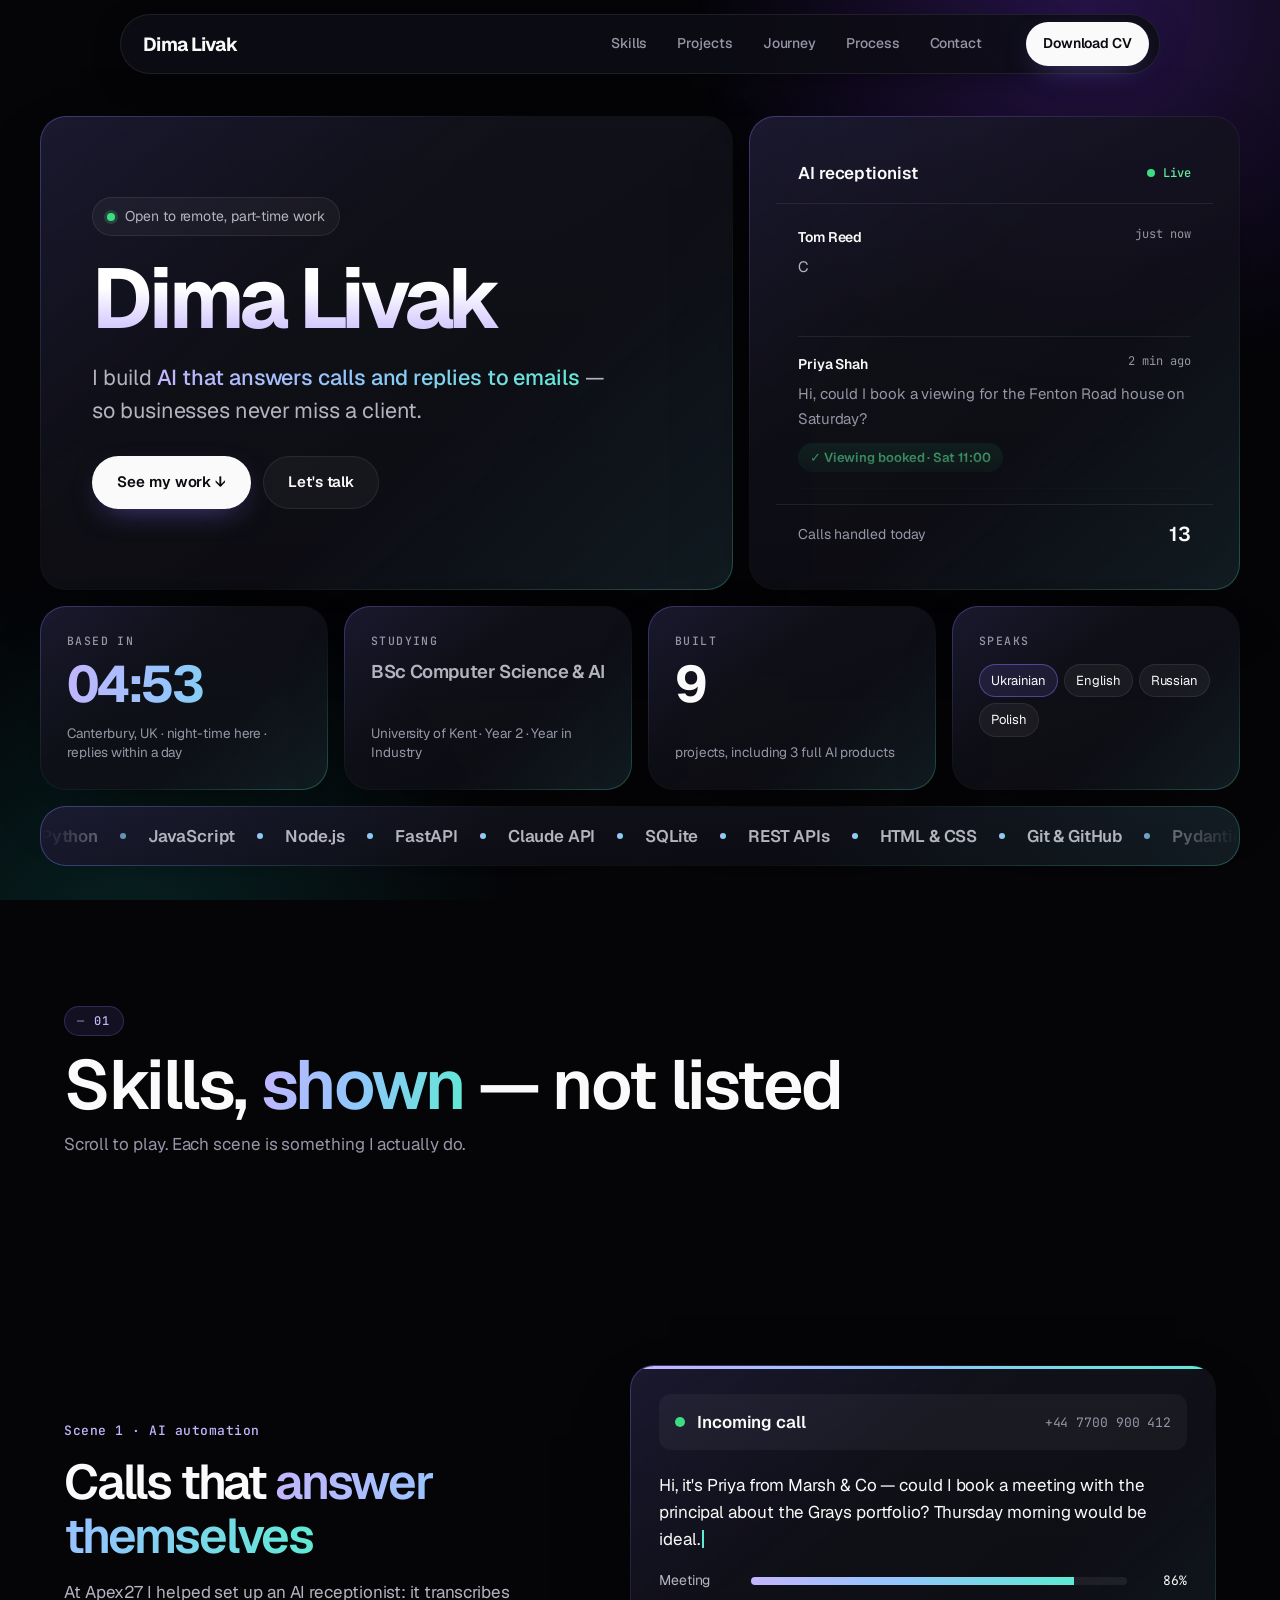
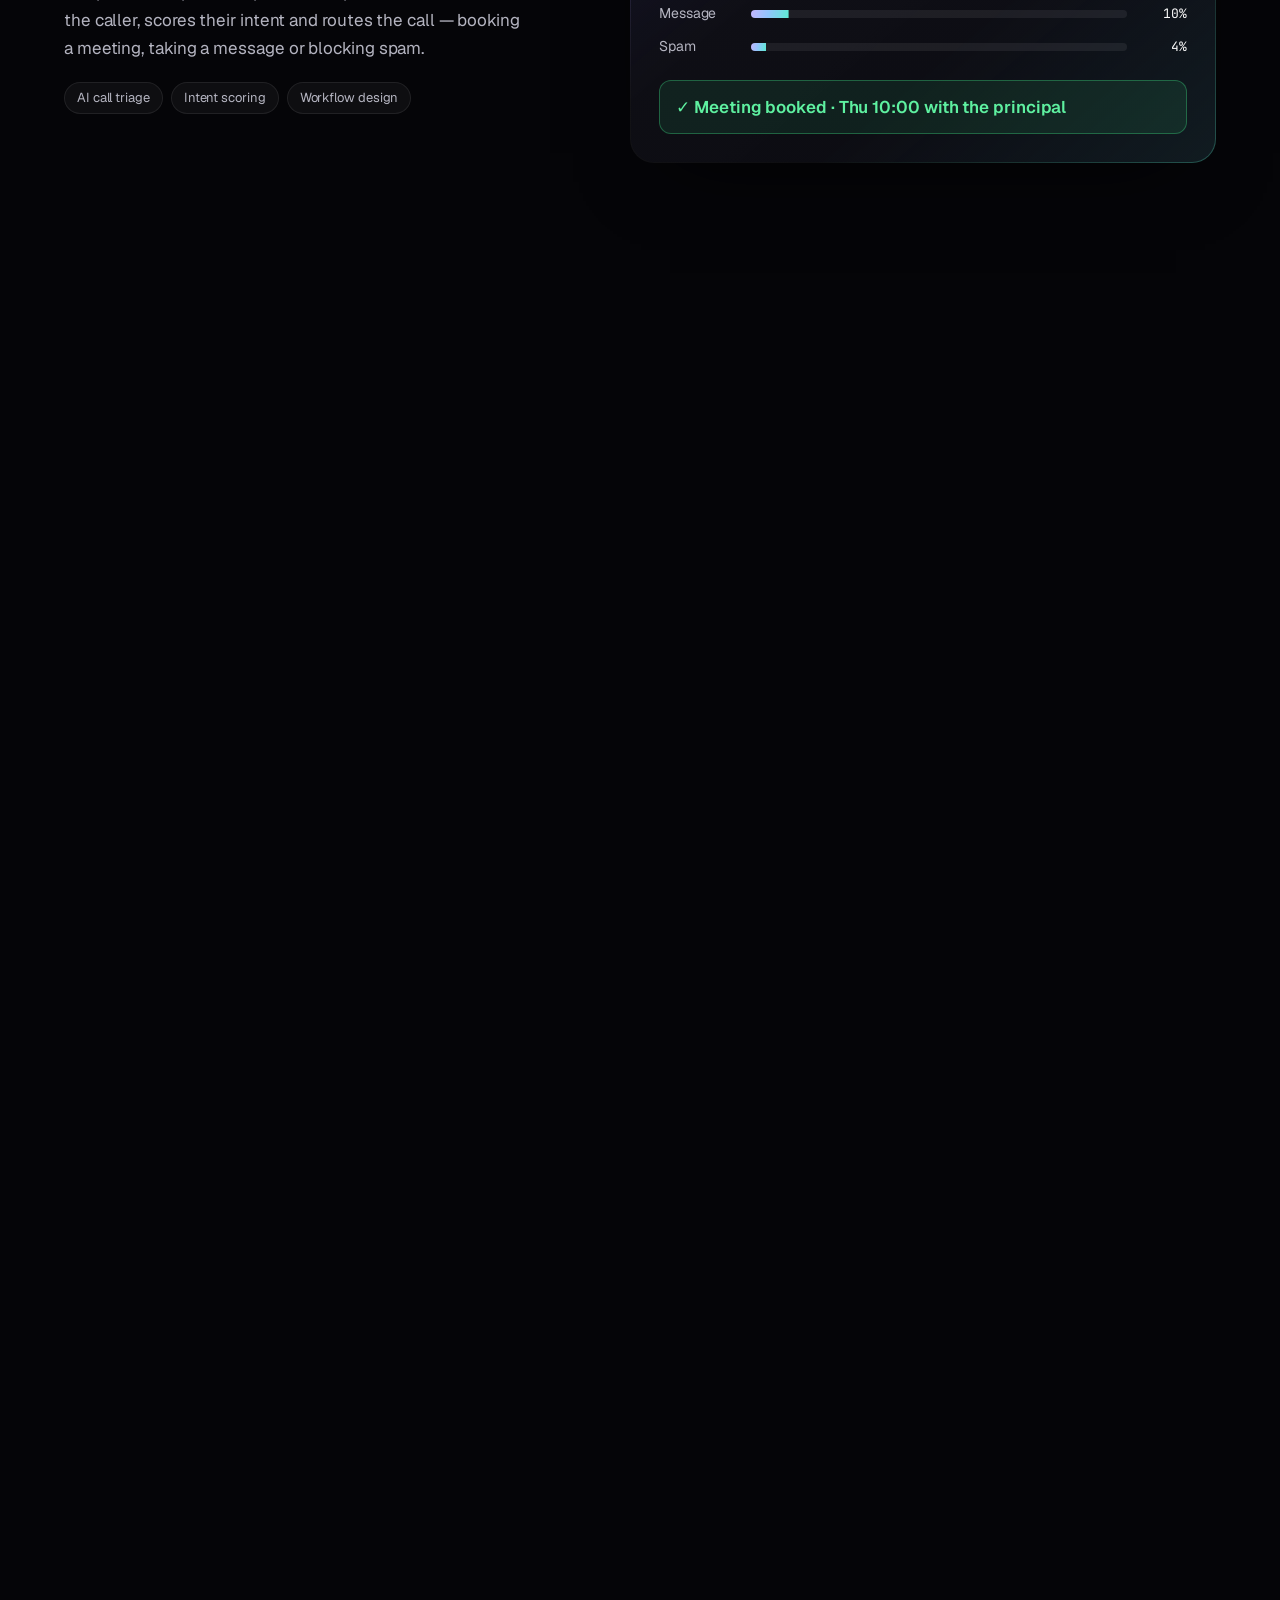
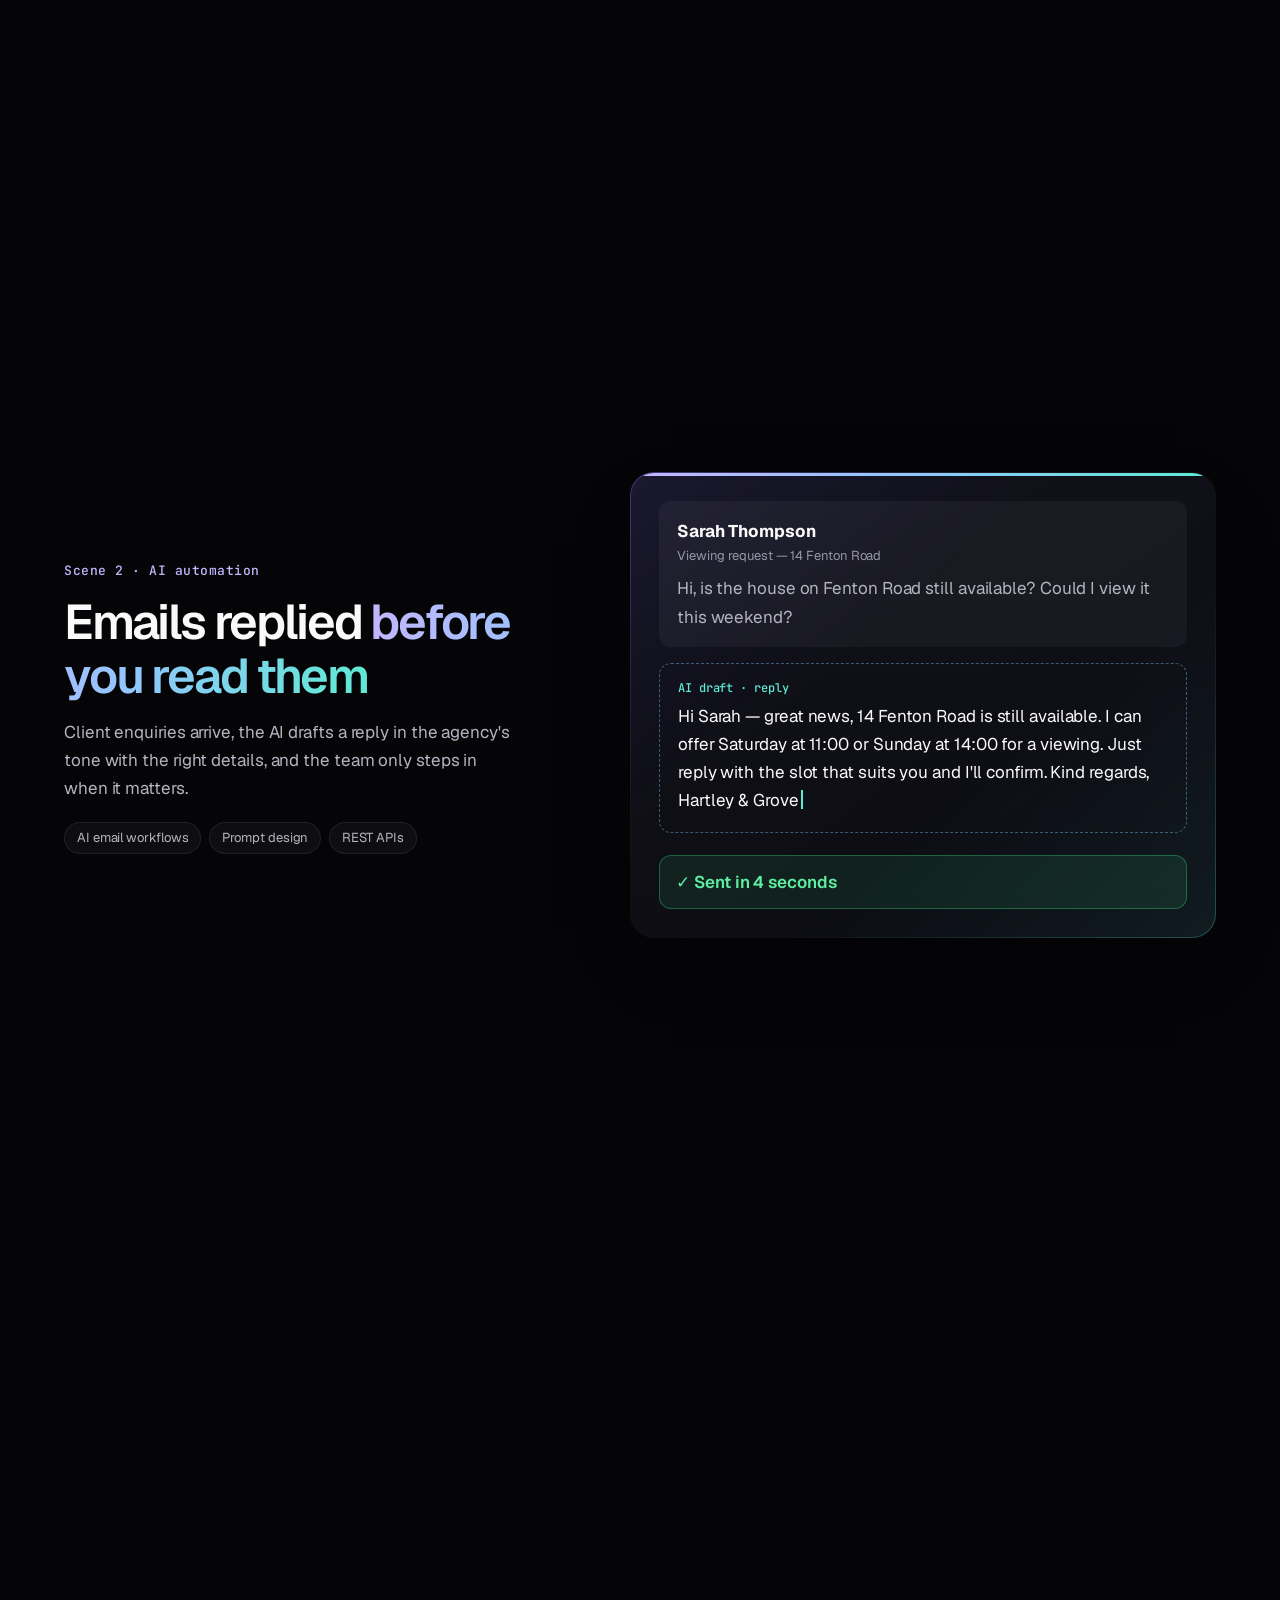
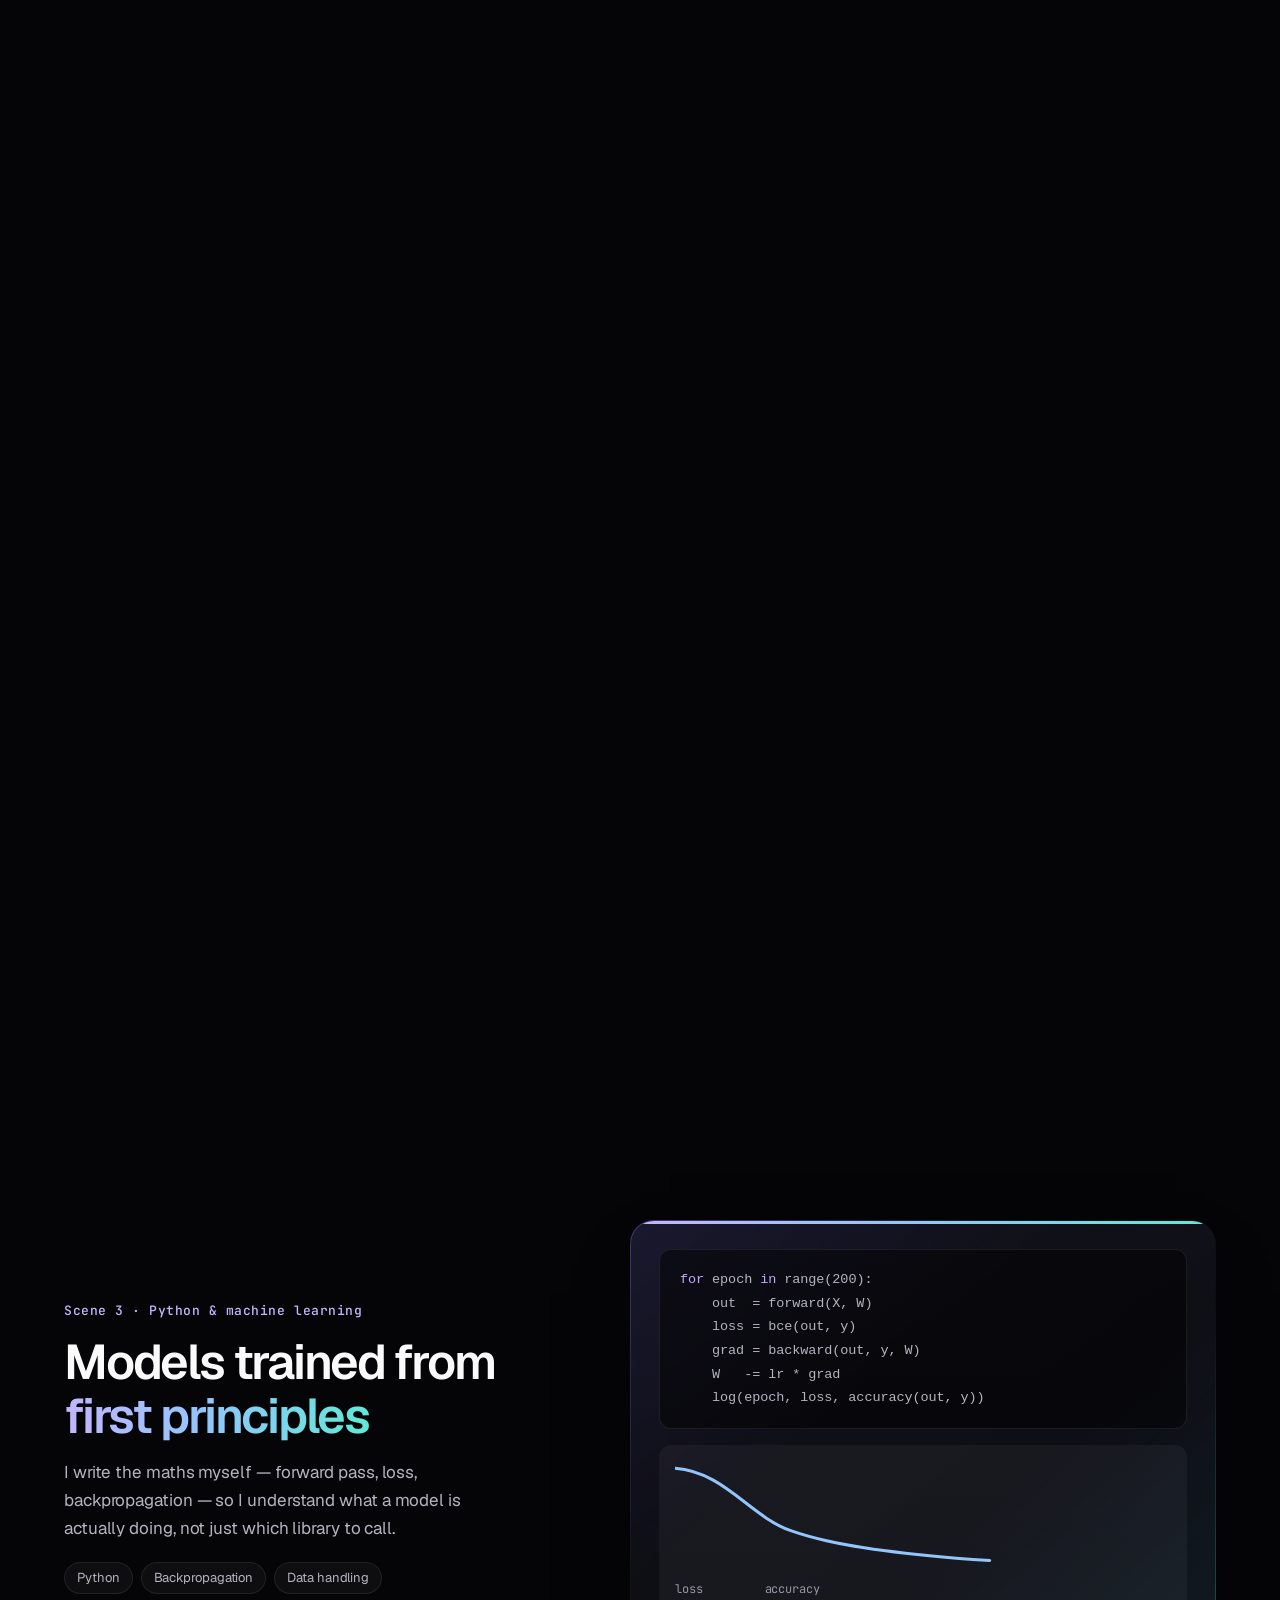
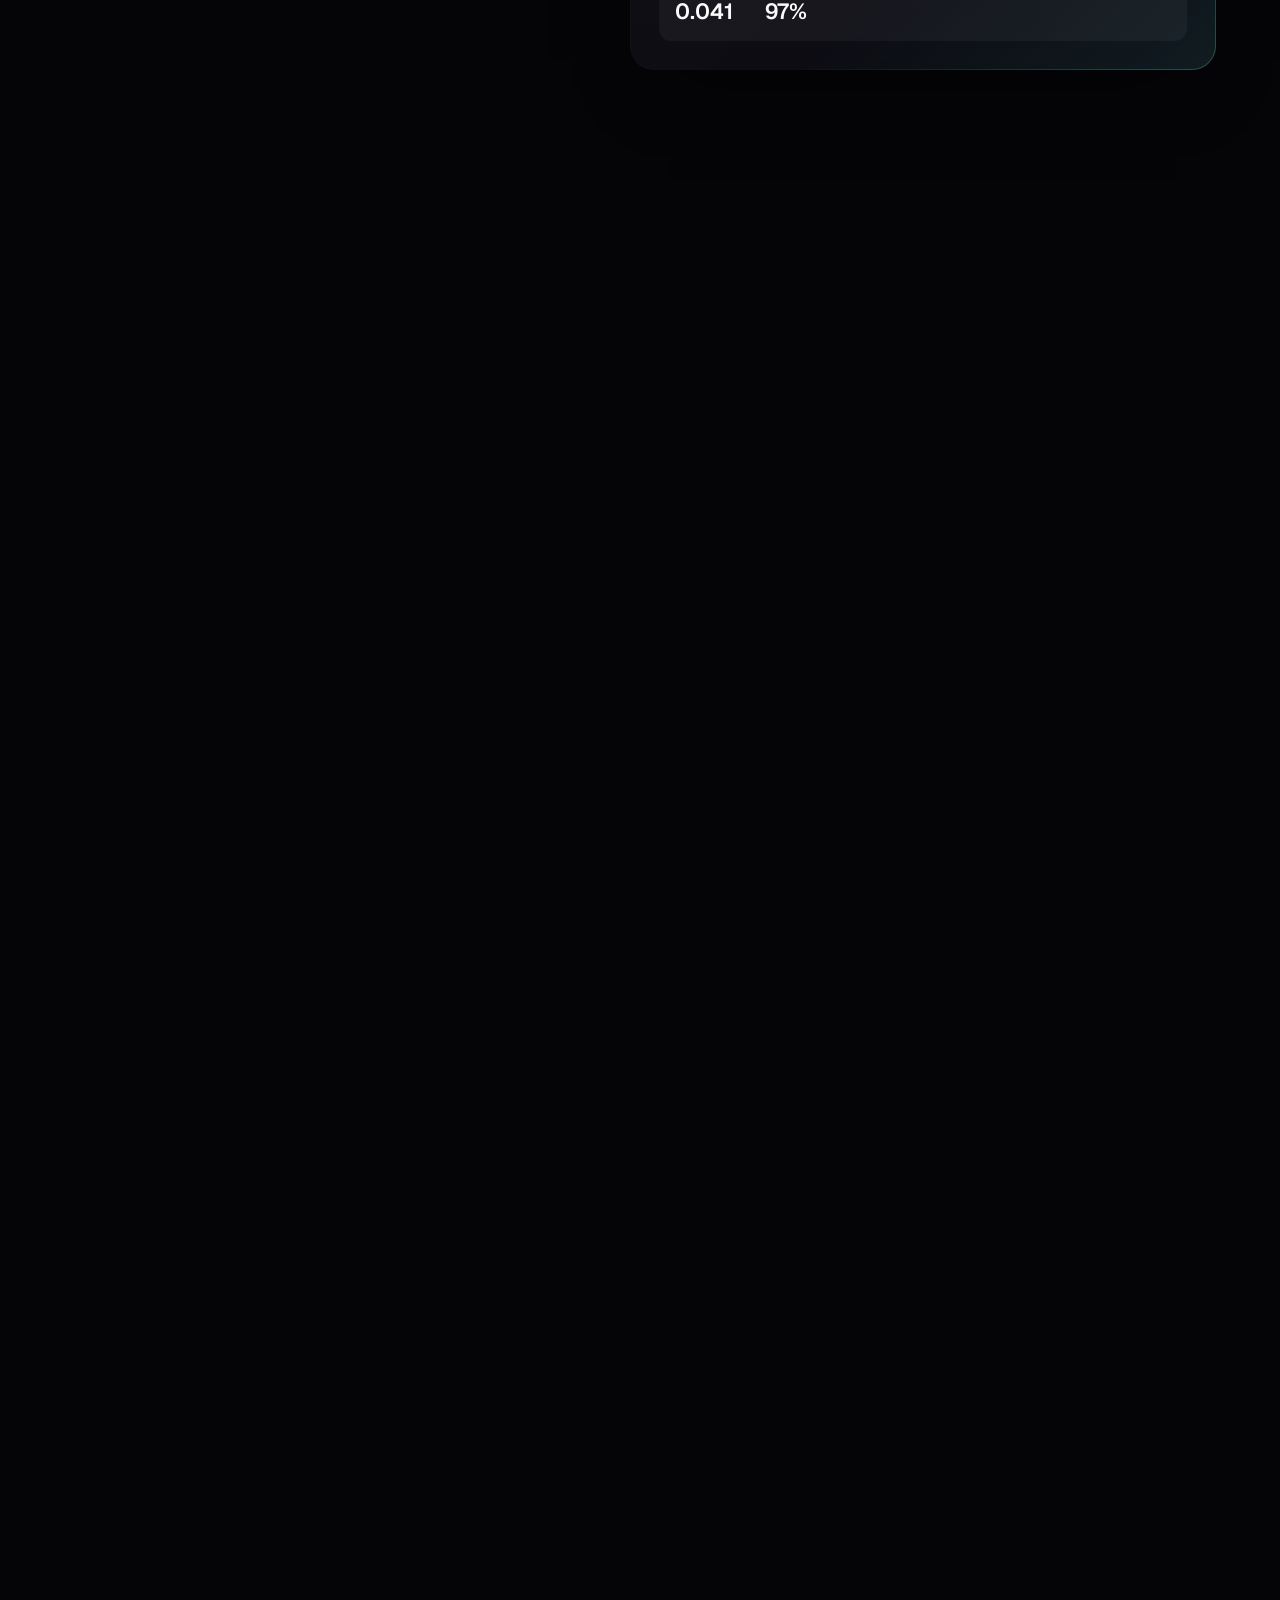
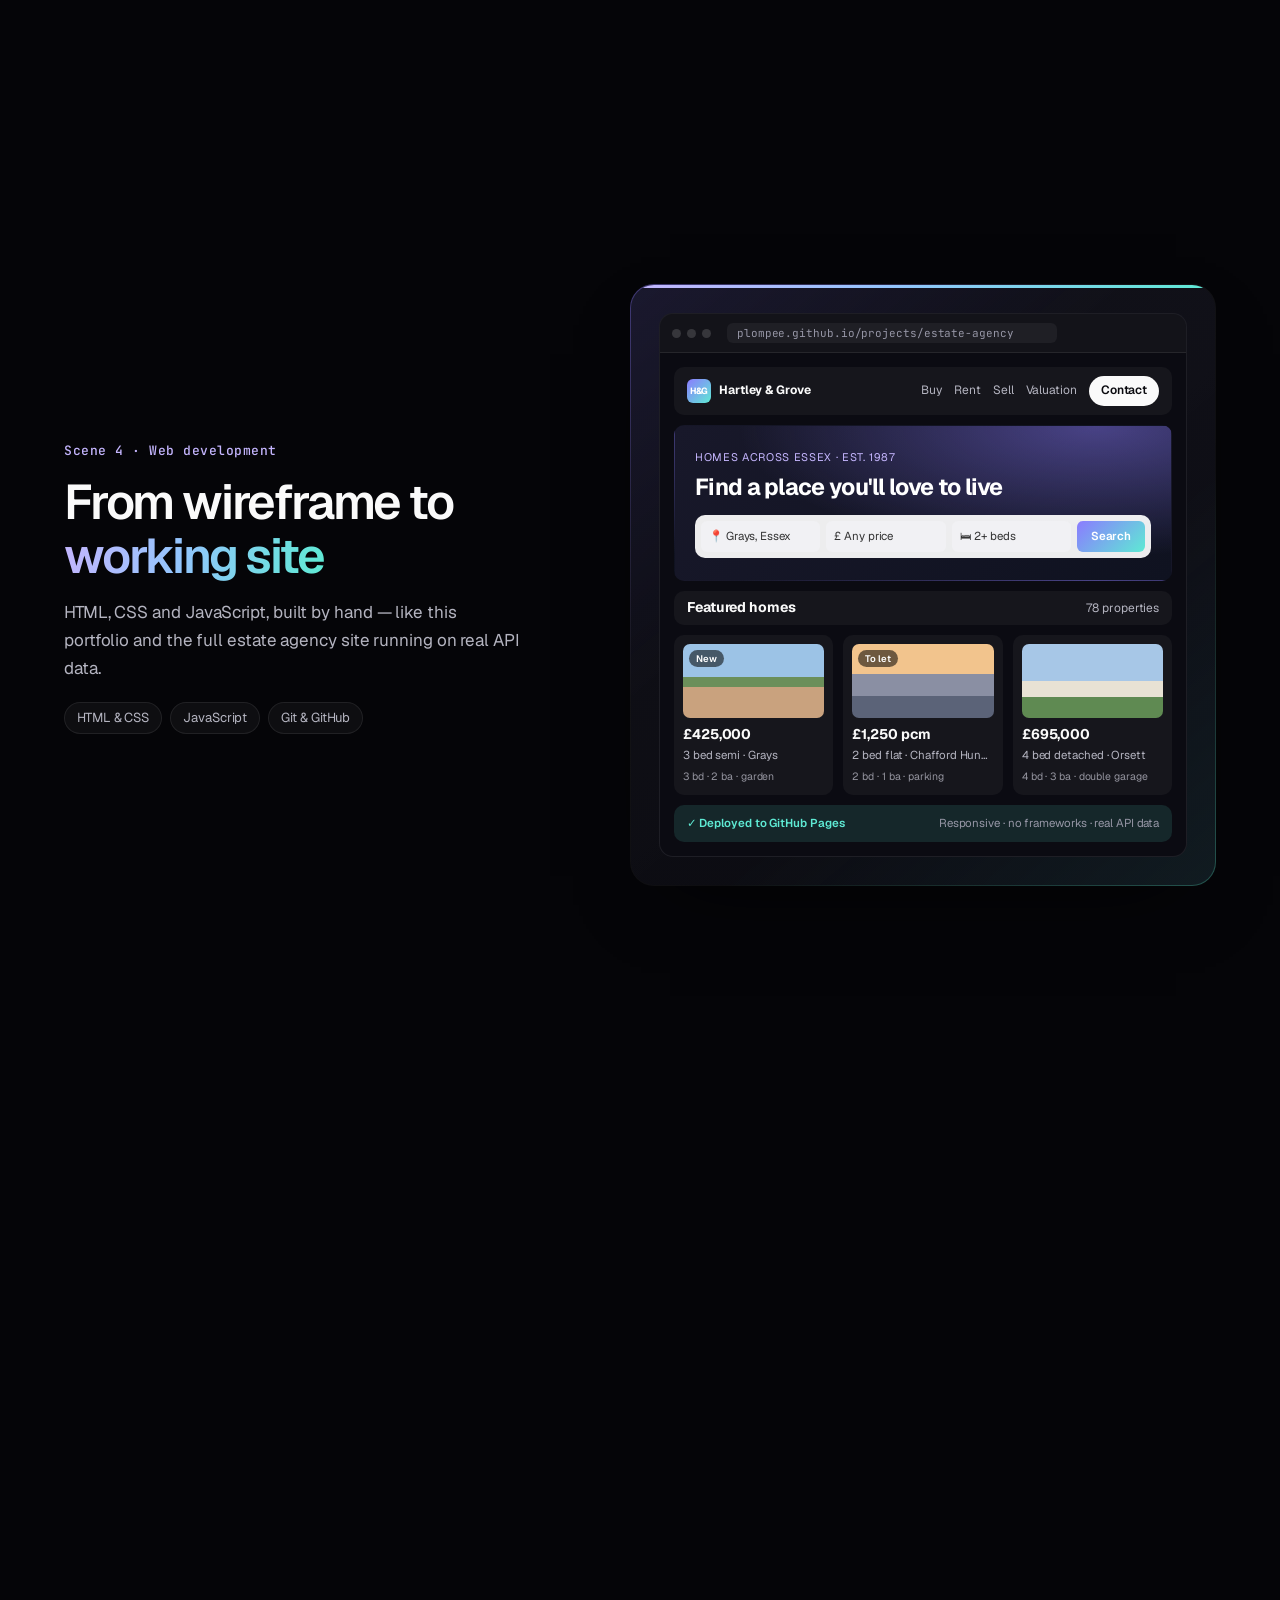
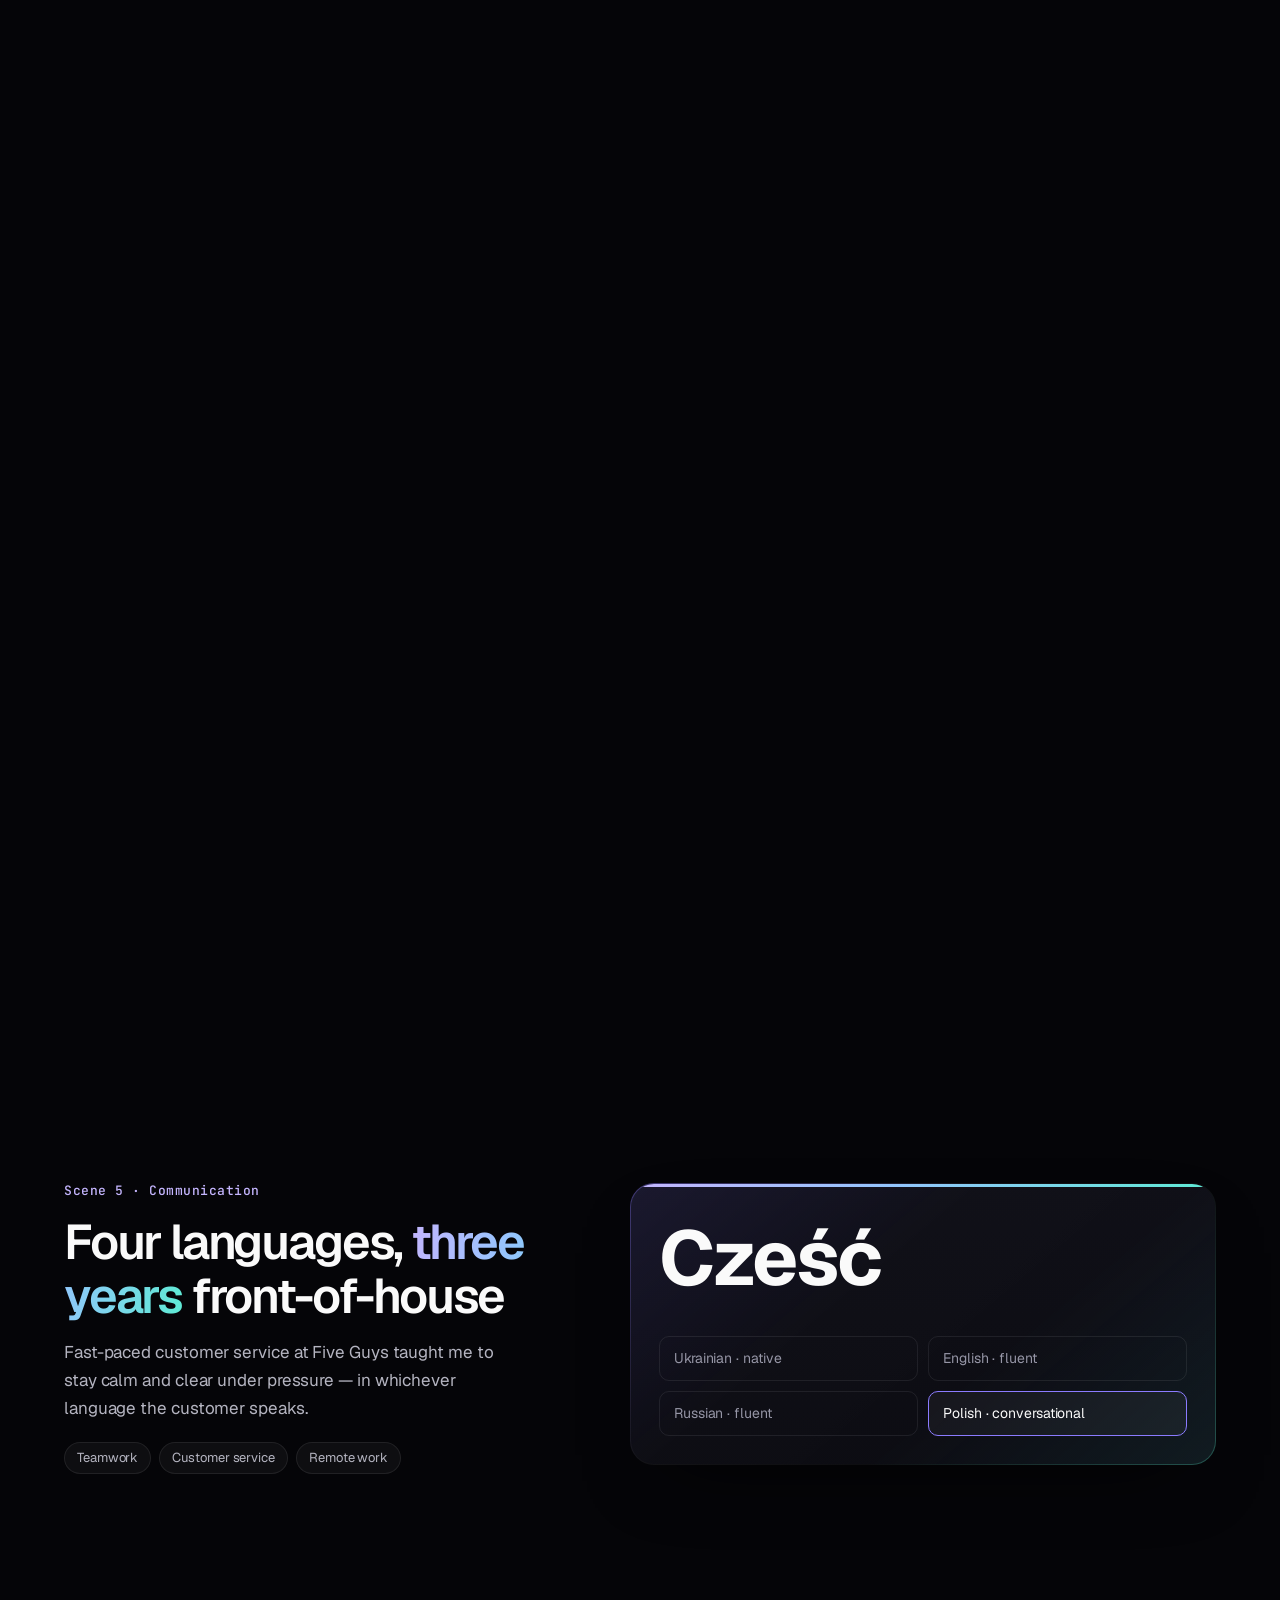
==== index.html @ 646d2dd5 "Performance and accessibility: Lighthouse fixes - Self-host Geist and JetBrains Mono (woff2, unicode" ====
<!DOCTYPE html>
<html lang="en">
<head>
<meta charset="UTF-8">
<meta name="viewport" content="width=device-width, initial-scale=1.0">
<title>Dima Livak — CS & AI Student | Portfolio</title>
<meta name="description" content="Dima Livak — Computer Science & AI student at the University of Kent. Hands-on AI automation experience, open to remote part-time work.">
<meta name="theme-color" content="#060a14">
<link rel="icon" type="image/svg+xml" href="favicon.svg">
<script>
  // Reveal animations only run once script.js loads; otherwise the page stays fully visible.
  document.documentElement.classList.add("js");
  setTimeout(function () { if (!window.__ready) document.documentElement.classList.remove("js"); }, 3000);
</script>
<link rel="preload" href="assets/fonts/geist-latin.woff2" as="font" type="font/woff2" crossorigin>
<link rel="stylesheet" href="style.css">
</head>
<body>

<div class="aurora" aria-hidden="true"></div>
<div class="grain" aria-hidden="true"></div>
<header class="nav" id="nav">
  <div class="nav-inner">
    <a href="#top" class="logo">Dima Livak</a>
    <nav class="nav-links" id="nav-links" aria-label="Primary">
      <a href="#skills">Skills</a>
      <a href="#projects">Projects</a>
      <a href="#journey">Journey</a>
      <a href="#process">Process</a>
      <a href="#contact">Contact</a>
    </nav>
    <a href="Dima_Livak_CV.pdf" class="btn btn-sm nav-cv" target="_blank" rel="noopener">Download CV</a>
    <button class="menu-btn" id="menu-btn" type="button" aria-label="Open menu" aria-expanded="false" aria-controls="nav-links"><span></span><span></span></button>
  </div>
</header>

<main>
  <!-- HERO: bento grid -->
  <section class="hero" id="top">
    <div class="bento">
      <div class="tile t-intro">
        <p class="status"><i class="dot"></i>Open to remote, part-time work</p>
        <h1>Dima Livak</h1>
        <p class="role">I build <span>AI that answers calls and replies to emails</span> — so businesses never miss a client.</p>
        <div class="cta">
          <a class="btn" href="#projects">See my work ↓</a>
          <a class="btn ghost" href="#contact">Let's talk</a>
        </div>
      </div>

      <div class="tile t-feed feed" aria-label="Example: an AI receptionist handling calls">
        <div class="feed-head"><b>AI receptionist</b><span class="live"><i></i>Live</span></div>
        <ol class="calls" id="calls"></ol>
        <div class="feed-foot"><span>Calls handled today</span><b id="handled">12</b></div>
      </div>

      <div class="tile t-mini t-clock">
        <span class="t-label">Based in</span>
        <span class="t-big" id="clock">--:--</span>
        <small>Canterbury, UK · <span id="clock-note">usually replies within a day</span></small>
      </div>
      <div class="tile t-mini">
        <span class="t-label">Studying</span>
        <b class="t-mid">BSc Computer Science &amp; AI</b>
        <small>University of Kent · Year 2 · Year in Industry</small>
      </div>
      <div class="tile t-mini">
        <span class="t-label">Built</span>
        <span class="t-big">9</span>
        <small>projects, including 3 full AI products</small>
      </div>
      <div class="tile t-mini">
        <span class="t-label">Speaks</span>
        <ul class="langs"><li>Ukrainian</li><li>English</li><li>Russian</li><li>Polish</li></ul>
      </div>

      <div class="tile t-stack" aria-label="Tools I use">
        <div class="marquee">
          <div class="marquee-track">
            <span>Python</span><span>JavaScript</span><span>Node.js</span><span>FastAPI</span><span>Claude API</span><span>SQLite</span><span>REST APIs</span><span>HTML &amp; CSS</span><span>Git &amp; GitHub</span><span>Pydantic</span><span>Canvas &amp; WebGL</span>
            <span aria-hidden="true">Python</span><span aria-hidden="true">JavaScript</span><span aria-hidden="true">Node.js</span><span aria-hidden="true">FastAPI</span><span aria-hidden="true">Claude API</span><span aria-hidden="true">SQLite</span><span aria-hidden="true">REST APIs</span><span aria-hidden="true">HTML &amp; CSS</span><span aria-hidden="true">Git &amp; GitHub</span><span aria-hidden="true">Pydantic</span><span aria-hidden="true">Canvas &amp; WebGL</span>
          </div>
        </div>
      </div>
    </div>
  </section>

  <!-- SKILLS: a scroll-driven film. Each scene pins while you scroll through it and plays forward/backward with the scrollbar. -->
  <section class="film" id="skills" aria-label="Skills">
    <div class="film-intro">
      <div class="sec-head"><span>01</span><h2>Skills, <em>shown</em> — not listed</h2></div>
      <p>Scroll to play. Each scene is something I actually do.</p>
    </div>

    <div class="scene" data-scene="call">
      <div class="pin">
        <div class="scene-text">
          <span class="chapter">Scene 1 · AI automation</span>
          <h3>Calls that <em>answer themselves</em></h3>
          <p>At Apex27 I helped set up an AI receptionist: it transcribes the caller, scores their intent and routes the call — booking a meeting, taking a message or blocking spam.</p>
          <ul class="tags"><li>AI call triage</li><li>Intent scoring</li><li>Workflow design</li></ul>
        </div>
        <div class="stage call">
          <div class="ring"><i class="ring-dot"></i><b>Incoming call</b><span>+44 7700 900 412</span></div>
          <p class="transcript"><span class="typed" data-text="Hi, it's Priya from Marsh &amp; Co — could I book a meeting with the principal about the Grays portfolio? Thursday morning would be ideal."></span><i class="caret"></i></p>
          <div class="scores">
            <div><span>Meeting</span><i style="--to:.86"></i><em data-to="86">0%</em></div>
            <div><span>Message</span><i style="--to:.10"></i><em data-to="10">0%</em></div>
            <div><span>Spam</span><i style="--to:.04"></i><em data-to="4">0%</em></div>
          </div>
          <div class="result">✓ Meeting booked · Thu 10:00 with the principal</div>
        </div>
      </div>
    </div>

    <div class="scene" data-scene="email">
      <div class="pin">
        <div class="scene-text">
          <span class="chapter">Scene 2 · AI automation</span>
          <h3>Emails replied <em>before you read them</em></h3>
          <p>Client enquiries arrive, the AI drafts a reply in the agency's tone with the right details, and the team only steps in when it matters.</p>
          <ul class="tags"><li>AI email workflows</li><li>Prompt design</li><li>REST APIs</li></ul>
        </div>
        <div class="stage mail">
          <div class="mail-in"><b>Sarah Thompson</b><span>Viewing request — 14 Fenton Road</span><p>Hi, is the house on Fenton Road still available? Could I view it this weekend?</p></div>
          <div class="mail-out"><span class="mail-label">AI draft · reply</span><p><span class="typed" data-text="Hi Sarah — great news, 14 Fenton Road is still available. I can offer Saturday at 11:00 or Sunday at 14:00 for a viewing. Just reply with the slot that suits you and I'll confirm. Kind regards, Hartley &amp; Grove"></span><i class="caret"></i></p></div>
          <div class="result">✓ Sent in 4 seconds</div>
        </div>
      </div>
    </div>

    <div class="scene" data-scene="ml">
      <div class="pin">
        <div class="scene-text">
          <span class="chapter">Scene 3 · Python &amp; machine learning</span>
          <h3>Models trained from <em>first principles</em></h3>
          <p>I write the maths myself — forward pass, loss, backpropagation — so I understand what a model is actually doing, not just which library to call.</p>
          <ul class="tags"><li>Python</li><li>Backpropagation</li><li>Data handling</li></ul>
        </div>
        <div class="stage ml">
          <pre class="code"><code><span class="ln"><b>for</b> epoch <b>in</b> range(200):</span><span class="ln">    out  = forward(X, W)</span><span class="ln">    loss = bce(out, y)</span><span class="ln">    grad = backward(out, y, W)</span><span class="ln">    W   -= lr * grad</span><span class="ln">    log(epoch, loss, accuracy(out, y))</span></code></pre>
          <div class="chart">
            <svg viewBox="0 0 300 120" preserveAspectRatio="none" aria-hidden="true"><path class="loss" pathLength="1" d="M0 8 C 30 12, 45 60, 70 76 S 130 100, 170 106 S 250 112, 300 113"/></svg>
            <div class="metrics"><span>loss <b data-from="0.693" data-to="0.041">0.693</b></span><span>accuracy <b data-from="52" data-to="97" data-pct>52%</b></span></div>
          </div>
        </div>
      </div>
    </div>

    <div class="scene" data-scene="web">
      <div class="pin">
        <div class="scene-text">
          <span class="chapter">Scene 4 · Web development</span>
          <h3>From wireframe to <em>working site</em></h3>
          <p>HTML, CSS and JavaScript, built by hand — like this portfolio and the full estate agency site running on real API data.</p>
          <ul class="tags"><li>HTML &amp; CSS</li><li>JavaScript</li><li>Git &amp; GitHub</li></ul>
        </div>
        <div class="stage web">
          <div class="win">
            <div class="win-bar"><i></i><i></i><i></i><span class="url">plompee.github.io/projects/estate-agency</span></div>
            <div class="site">
              <div class="b b-nav"><span class="b-logo"><em>H&amp;G</em>Hartley &amp; Grove</span><span class="b-links"><i>Buy</i><i>Rent</i><i>Sell</i><i>Valuation</i></span><span class="b-btn">Contact</span></div>
              <div class="b b-hero">
                <small>Homes across Essex · est. 1987</small>
                <b>Find a place you'll love to live</b>
                <div class="b-search"><span>📍 Grays, Essex</span><span>£ Any price</span><span>🛏 2+ beds</span><em>Search</em></div>
              </div>
              <div class="b b-title"><b>Featured homes</b><span>78 properties</span></div>
              <div class="b-grid">
                <div class="b b-card"><div class="b-photo p1"><em>New</em></div><b>£425,000</b><span>3 bed semi · Grays</span><small>3 bd · 2 ba · garden</small></div>
                <div class="b b-card"><div class="b-photo p2"><em>To let</em></div><b>£1,250 pcm</b><span>2 bed flat · Chafford Hundred</span><small>2 bd · 1 ba · parking</small></div>
                <div class="b b-card"><div class="b-photo p3"></div><b>£695,000</b><span>4 bed detached · Orsett</span><small>4 bd · 3 ba · double garage</small></div>
              </div>
              <div class="b b-foot"><span>✓ Deployed to GitHub Pages</span><span>Responsive · no frameworks · real API data</span></div>
            </div>
          </div>
        </div>
      </div>
    </div>

    <div class="scene" data-scene="lang">
      <div class="pin">
        <div class="scene-text">
          <span class="chapter">Scene 5 · Communication</span>
          <h3>Four languages, <em>three years</em> front-of-house</h3>
          <p>Fast-paced customer service at Five Guys taught me to stay calm and clear under pressure — in whichever language the customer speaks.</p>
          <ul class="tags"><li>Teamwork</li><li>Customer service</li><li>Remote work</li></ul>
        </div>
        <div class="stage lang">
          <div class="words"><span>Привіт</span><span>Hello</span><span>Привет</span><span>Cześć</span></div>
          <div class="lang-list"><span>Ukrainian · native</span><span>English · fluent</span><span>Russian · fluent</span><span>Polish · conversational</span></div>
        </div>
      </div>
    </div>
  </section>

  <!-- PROJECTS: three featured products, then a filterable grid -->
  <section class="sec" id="projects">
    <div class="sec-head" data-r><span>02</span><h2>Selected <em>work</em></h2></div>

    <div class="features">
      <article class="feature" data-r>
        <a class="feature-media pvid" href="https://github.com/plompee/ai-receptionist" target="_blank" rel="noopener" aria-label="AI Receptionist Studio on GitHub"><video muted loop playsinline preload="none" data-poster="assets/video/receptionist.webp" data-src="assets/video/receptionist.mp4"></video><span class="demo-label">Demo recording · AI answers scripted for this video</span><span class="play">View on GitHub ↗</span></a>
        <div class="feature-body">
          <span class="feature-n">01</span>
          <p class="meta">Full-stack AI · Node.js · Claude API</p>
          <h3>AI Receptionist Studio</h3>
          <p>A universal AI phone receptionist. Set up any business — services, prices, hours, FAQs, languages, tone — and it answers calls by voice or text: books, moves and cancels appointments, takes messages, transfers callers and blocks spam. Booking rules are enforced in code, so callers can't talk it out of them.</p>
          <ul class="tags"><li>Node.js</li><li>Tool use</li><li>Speech recognition</li><li>13 languages</li></ul>
          <div class="links"><a class="btn btn-sm" href="https://github.com/plompee/ai-receptionist" target="_blank" rel="noopener">View on GitHub</a><a class="btn btn-sm ghost" href="https://github.com/plompee/ai-receptionist#run-it" target="_blank" rel="noopener">Run it yourself</a></div>
        </div>
      </article>
      <article class="feature" data-r>
        <a class="feature-media pvid" href="https://github.com/plompee/ai-inbox" target="_blank" rel="noopener" aria-label="AI Inbox Assistant on GitHub"><video muted loop playsinline preload="none" data-poster="assets/video/inbox.webp" data-src="assets/video/inbox.mp4"></video><span class="demo-label">Demo recording · AI answers scripted for this video</span><span class="play">View on GitHub ↗</span></a>
        <div class="feature-body">
          <span class="feature-n">02</span>
          <p class="meta">Python · FastAPI · Structured outputs</p>
          <h3>AI Inbox Assistant</h3>
          <p>The email half of an AI front desk. It sorts every email — bookings, complaints, invoices, spam — pulls out names, dates and amounts, flags what needs a person (including phishing that tries to give it orders) and drafts a reply in the sender's language for a human to approve.</p>
          <ul class="tags"><li>Python</li><li>FastAPI</li><li>SQLite</li><li>Pydantic</li></ul>
          <div class="links"><a class="btn btn-sm" href="https://github.com/plompee/ai-inbox" target="_blank" rel="noopener">View on GitHub</a><a class="btn btn-sm ghost" href="https://github.com/plompee/ai-inbox#run-it" target="_blank" rel="noopener">Run it yourself</a></div>
        </div>
      </article>
      <article class="feature" data-r>
        <a class="feature-media pvid" href="https://github.com/plompee/ask-the-handbook" target="_blank" rel="noopener" aria-label="Ask the Handbook on GitHub"><video muted loop playsinline preload="none" data-poster="assets/video/handbook.webp" data-src="assets/video/handbook.mp4"></video><span class="demo-label">Demo recording · search is real, AI answer wording scripted</span><span class="play">View on GitHub ↗</span></a>
        <div class="feature-body">
          <span class="feature-n">03</span>
          <p class="meta">RAG · Python · Citations</p>
          <h3>Ask the Handbook</h3>
          <p>Chat with your own documents. Upload handbooks, policies or manuals and ask in plain language: every claim in the answer links to the exact quoted passage, with document and page. If it isn't in your files, it says so. Retrieval is a hand-written BM25 search.</p>
          <ul class="tags"><li>Retrieval-augmented generation</li><li>BM25</li><li>PDF parsing</li></ul>
          <div class="links"><a class="btn btn-sm" href="https://github.com/plompee/ask-the-handbook" target="_blank" rel="noopener">View on GitHub</a><a class="btn btn-sm ghost" href="https://github.com/plompee/ask-the-handbook#run-it" target="_blank" rel="noopener">Run it yourself</a></div>
        </div>
      </article>
    </div>

    <div class="more-head" data-r>
      <h3>More projects <small>— try them live in your browser</small></h3>
      <div class="filters" id="filters" role="group" aria-label="Filter projects">
        <button type="button" class="on" data-f="all">All</button><button type="button" data-f="ai">AI</button><button type="button" data-f="web">Web</button><button type="button" data-f="algo">Algorithms</button><button type="button" data-f="creative">Creative</button>
      </div>
    </div>
    <div class="mini-grid" id="mini-grid">
      <article class="card mini" data-cat="algo creative">
        <a class="pvis pvid" href="projects/pathfinding.html" aria-label="Open Pathfinding race"><video muted loop playsinline preload="none" data-poster="assets/video/pathfinding.webp" data-src="assets/video/pathfinding.mp4"></video><span class="play">Live demo ↗</span></a>
        <div class="card-body"><h3>Pathfinding race</h3><p>BFS, Dijkstra, A* and greedy race on one map — the fastest search isn't always the cheapest route.</p>
          <div class="links"><a class="btn btn-sm" href="projects/pathfinding.html">Live demo</a><a class="btn btn-sm ghost" href="https://github.com/plompee/plompee.github.io/blob/main/projects/pathfinding.html" target="_blank" rel="noopener">Source</a></div></div>
      </article>
      <article class="card mini" data-cat="ai web">
        <a class="pvis pvid" href="projects/call-triage.html" aria-label="Open AI call triage"><video muted loop playsinline preload="none" data-poster="assets/video/triage.webp" data-src="assets/video/triage.mp4"></video><span class="play">Live demo ↗</span></a>
        <div class="card-body"><h3>AI call triage</h3><p>The call-routing system from Apex27, recreated: transcribe, score intent, route — in real time.</p>
          <div class="links"><a class="btn btn-sm" href="projects/call-triage.html">Live demo</a><a class="btn btn-sm ghost" href="https://github.com/plompee/plompee.github.io/blob/main/projects/call-triage.html" target="_blank" rel="noopener">Source</a></div></div>
      </article>
      <article class="card mini" data-cat="ai algo">
        <a class="pvis pvid" href="projects/neural-net.html" aria-label="Open Neural net playground"><video muted loop playsinline preload="none" data-poster="assets/video/neuralnet.webp" data-src="assets/video/neuralnet.mp4"></video><span class="play">Live demo ↗</span></a>
        <div class="card-body"><h3>Neural net playground</h3><p>Place points and watch a backprop network learn the boundary live — no ML libraries.</p>
          <div class="links"><a class="btn btn-sm" href="projects/neural-net.html">Live demo</a><a class="btn btn-sm ghost" href="https://github.com/plompee/plompee.github.io/blob/main/projects/neural-net.html" target="_blank" rel="noopener">Source</a></div></div>
      </article>
      <article class="card mini" data-cat="web">
        <a class="pvis pvid" href="projects/estate-agency/index.html" aria-label="Open Estate agency website"><video muted loop playsinline preload="none" data-poster="assets/video/estate.webp" data-src="assets/video/estate.mp4"></video><span class="play">Live demo ↗</span></a>
        <div class="card-body"><h3>Estate agency website</h3><p>Search, filters, property pages and valuations on a real Apex27 Portal API data snapshot.</p>
          <div class="links"><a class="btn btn-sm" href="projects/estate-agency/index.html">Live demo</a><a class="btn btn-sm ghost" href="https://github.com/plompee/plompee.github.io/tree/main/projects/estate-agency" target="_blank" rel="noopener">Source</a></div></div>
      </article>
      <article class="card mini" data-cat="creative algo">
        <a class="pvis pvid" href="projects/murmuration.html" aria-label="Open Murmuration"><video muted loop playsinline preload="none" data-poster="assets/video/murmuration.webp" data-src="assets/video/murmuration.mp4"></video><span class="play">Live demo ↗</span></a>
        <div class="card-body"><h3>Murmuration</h3><p>Thousands of starlings following three simple rules — swarm intelligence you can chase with your cursor.</p>
          <div class="links"><a class="btn btn-sm" href="projects/murmuration.html">Live demo</a><a class="btn btn-sm ghost" href="https://github.com/plompee/plompee.github.io/blob/main/projects/murmuration.html" target="_blank" rel="noopener">Source</a></div></div>
      </article>
      <article class="card mini" data-cat="web" style="--c1:#8b7bff;--c2:#5eead4">
        <div class="pvis">
          <svg class="route" viewBox="0 0 300 200" aria-hidden="true">
            <path id="rt" d="M20 160 C 80 160, 70 50, 140 60 S 220 160, 280 40"/>
            <circle r="7"><animateMotion dur="4s" repeatCount="indefinite"><mpath href="#rt"/></animateMotion></circle>
          </svg>
        </div>
        <div class="card-body"><h3>Bus timetable app</h3><p>University of Kent team project: I built the backend / data side, connecting live bus timetable data to the app.</p>
          <ul class="tags"><li>Team project</li><li>Backend</li></ul></div>
      </article>
    </div>
  </section>

  <!-- JOURNEY: work and education on one timeline -->
  <section class="sec" id="journey">
    <div class="sec-head" data-r><span>03</span><h2>My <em>journey</em></h2></div>
    <div class="timeline" id="timeline">
      <div class="tl-line" aria-hidden="true"><i id="tl-fill"></i></div>
      <article class="tl-item" data-r>
        <span class="tl-dot" aria-hidden="true"></span>
        <div class="tl-card"><div class="tl-top"><span class="tl-date">06/2026 – 08/2026</span><span class="tl-kind work">Work</span></div>
          <h3>AI Automation Assistant</h3><p class="tl-org">Apex27 · Real estate agency · Remote</p>
          <p>Helped implement AI that drafts and sends replies to client enquiries, and an AI call-answering system that triages calls — booking meetings or forwarding notifications. Tuned the workflows to real business needs.</p></div>
      </article>
      <article class="tl-item" data-r>
        <span class="tl-dot" aria-hidden="true"></span>
        <div class="tl-card"><div class="tl-top"><span class="tl-date">09/2025 – now</span><span class="tl-kind study">Education</span></div>
          <h3>BSc Computer Science &amp; AI</h3><p class="tl-org">University of Kent · Canterbury</p>
          <p>Year 1 complete, progressing to Year 2 in September 2026, with an integrated Year in Industry placement.</p></div>
      </article>
      <article class="tl-item" data-r>
        <span class="tl-dot" aria-hidden="true"></span>
        <div class="tl-card"><div class="tl-top"><span class="tl-date">09/2023 – 06/2026</span><span class="tl-kind work">Work</span></div>
          <h3>Crew Member</h3><p class="tl-org">Five Guys · Part-time</p>
          <p>Fast, courteous service in a high-volume restaurant: accurate orders, cash and card handling, and switching between grill, till and prep at peak times.</p></div>
      </article>
      <article class="tl-item" data-r>
        <span class="tl-dot" aria-hidden="true"></span>
        <div class="tl-card"><div class="tl-top"><span class="tl-date">2022 – 2023</span><span class="tl-kind study">Education</span></div>
          <h3>T Level — Digital Production, Design &amp; Development</h3><p class="tl-org">South Essex College</p>
          <p>Achieved a Merit.</p></div>
      </article>
      <article class="tl-item" data-r>
        <span class="tl-dot" aria-hidden="true"></span>
        <div class="tl-card"><div class="tl-top"><span class="tl-date">02/2022 – 06/2022</span><span class="tl-kind work">Volunteer</span></div>
          <h3>Medical Supply Logistics</h3><p class="tl-org">Ukrainian Armed Forces</p>
          <p>Organised and dispensed essential medications for frontline supply, keeping accurate stock records.</p></div>
      </article>
      <article class="tl-item" data-r>
        <span class="tl-dot" aria-hidden="true"></span>
        <div class="tl-card"><div class="tl-top"><span class="tl-date">2016 – 2023</span><span class="tl-kind study">Education</span></div>
          <h3>General Secondary Education</h3><p class="tl-org">Kytskiy Lyceum, Ukraine</p>
          <p>Grades 10–11 out of 12 across subjects (Mathematics: 11) — the top band on Ukraine's national scale.</p></div>
      </article>
    </div>
  </section>

  <!-- PROCESS -->
  <section class="sec" id="process">
    <div class="sec-head" data-r><span>04</span><h2>How I <em>work</em></h2></div>
    <div class="steps">
      <div class="card step" data-r><span class="step-n">01</span><span class="step-icon" aria-hidden="true">🎧</span><h3>Listen</h3><p>Start from the real problem — the calls that go unanswered, the emails that pile up — and agree what "done" looks like.</p></div>
      <div class="card step" data-r><span class="step-n">02</span><span class="step-icon" aria-hidden="true">⚡</span><h3>Prototype fast</h3><p>A working version with real data in days, so the team can try it instead of imagining it.</p></div>
      <div class="card step" data-r><span class="step-n">03</span><span class="step-icon" aria-hidden="true">🛡️</span><h3>Make it safe</h3><p>Business rules in code, tests, and a person in the loop wherever a mistake would cost money or trust.</p></div>
      <div class="card step" data-r><span class="step-n">04</span><span class="step-icon" aria-hidden="true">📈</span><h3>Ship &amp; improve</h3><p>Put it in front of real users, watch what actually happens, and tune it until it earns its place.</p></div>
    </div>
  </section>

  <!-- CONTACT -->
  <section class="sec contact" id="contact">
    <div class="contact-card contact-big" data-r>
      <span class="sec-label">05 · Contact</span>
      <h2>Have a role, a project or an idea?<br><em>Let's build it.</em></h2>
      <p>Open to remote, part-time roles — ideally IT or AI — alongside my studies. I usually reply within a day.</p>
      <div class="contact-actions">
        <button class="btn copy" id="copy-email" type="button" data-email="dimalivakd@gmail.com"><span>dimalivakd@gmail.com</span><span class="copy-tag" id="copy-tag">Copy</span></button>
        <a class="btn ghost" href="https://mail.google.com/mail/?view=cm&amp;fs=1&amp;to=dimalivakd@gmail.com" target="_blank" rel="noopener">Write an email ↗</a>
        <a class="btn ghost" href="tel:07493798613">07493 798613</a>
      </div>
      <div class="contact-links">
        <a href="https://www.linkedin.com/in/dmytro-livak-307b40287" target="_blank" rel="noopener">LinkedIn ↗</a>
        <a href="https://github.com/plompee" target="_blank" rel="noopener">GitHub ↗</a>
        <a href="Dima_Livak_CV.pdf" target="_blank" rel="noopener">CV (PDF) ↗</a>
      </div>
    </div>
  </section>
</main>

<footer class="footer">
  <p class="wordmark" aria-hidden="true">Dima Livak</p>
  <div class="footer-row"><span>© 2026 Dima Livak · Canterbury, UK</span><a href="#top">Back to top ↑</a></div>
</footer>

<script type="module" src="script.js"></script>
</body>
</html>
---- style.css ----
/* Dima Livak — portfolio */
/* Self-hosted fonts (no third-party request blocking the first paint) */
@font-face { font-family: "Geist"; font-style: normal; font-weight: 400 800; font-display: swap; src: url(assets/fonts/geist-cyrillic.woff2) format("woff2"); unicode-range: U+0301, U+0400-045F, U+0490-0491, U+04B0-04B1, U+2116; }
@font-face { font-family: "Geist"; font-style: normal; font-weight: 400 800; font-display: swap; src: url(assets/fonts/geist-latin-ext.woff2) format("woff2"); unicode-range: U+0100-02BA, U+02BD-02C5, U+02C7-02CC, U+02CE-02D7, U+02DD-02FF, U+0304, U+0308, U+0329, U+1D00-1DBF, U+1E00-1E9F, U+1EF2-1EFF, U+2020, U+20A0-20AB, U+20AD-20C4, U+2113, U+2C60-2C7F, U+A720-A7FF; }
@font-face { font-family: "Geist"; font-style: normal; font-weight: 400 800; font-display: swap; src: url(assets/fonts/geist-latin.woff2) format("woff2"); unicode-range: U+0000-00FF, U+0131, U+0152-0153, U+02BB-02BC, U+02C6, U+02DA, U+02DC, U+0304, U+0308, U+0329, U+2000-206F, U+20AC, U+2122, U+2191, U+2193, U+2212, U+2215, U+FEFF, U+FFFD; }
@font-face { font-family: "JetBrains Mono"; font-style: normal; font-weight: 400 500; font-display: swap; src: url(assets/fonts/jetbrains-mono-latin.woff2) format("woff2"); unicode-range: U+0000-00FF, U+0131, U+0152-0153, U+02BB-02BC, U+02C6, U+02DA, U+02DC, U+0304, U+0308, U+0329, U+2000-206F, U+20AC, U+2122, U+2191, U+2193, U+2212, U+2215, U+FEFF, U+FFFD; }
:root {
  --bg: #060a14;
  --bg2: #0c1322;
  --bg3: #111a2e;
  --fg: #eef3ff;
  --text: #c3cde3;
  --mute: #8391ad;
  --line: rgba(120, 160, 255, .14);
  --a1: #4f8cff;
  --a2: #7dd3fc;
  --display: "Inter Tight", "Inter", system-ui, sans-serif;
  --mono: "JetBrains Mono", ui-monospace, monospace;
  --ease: cubic-bezier(.16, 1, .3, 1);
  --nav-h: 68px;
  color-scheme: dark;
}
* { box-sizing: border-box; margin: 0; padding: 0; }
html { scroll-behavior: smooth; scroll-padding-top: var(--nav-h); }
body { background: var(--bg); color: var(--text); font: 400 17px/1.65 "Inter", system-ui, sans-serif; -webkit-font-smoothing: antialiased; }
a { color: inherit; text-decoration: none; }
ul, ol { list-style: none; }
strong { color: var(--fg); font-weight: 600; }
::selection { background: var(--a1); color: #fff; }
:focus-visible { outline: 2px solid var(--a2); outline-offset: 3px; border-radius: 6px; }
h1, h2, h3 { color: var(--fg); font-family: var(--display); letter-spacing: -.02em; }

/* buttons */
.btn {
  display: inline-flex; align-items: center; justify-content: center; gap: 8px; padding: 13px 24px; border-radius: 10px;
  font-weight: 600; font-size: 15px; background: var(--fg); color: var(--bg); border: 1px solid var(--fg);
  transition: background .2s, color .2s, border-color .2s, transform .2s;
}
.btn:hover { background: var(--a1); border-color: var(--a1); color: #fff; transform: translateY(-1px); }
.btn.ghost { background: transparent; color: var(--fg); border-color: var(--line); }
.btn.ghost:hover { border-color: var(--a2); color: var(--a2); background: transparent; }
.btn-sm { padding: 9px 16px; font-size: 14px; }

/* nav */
.nav { position: fixed; inset: 0 0 auto; z-index: 50; height: var(--nav-h); background: var(--bg); border-bottom: 1px solid transparent; box-shadow: 0 0 0 transparent; transition: border-color .3s; }
.nav.scrolled { border-bottom-color: var(--line); box-shadow: 0 8px 24px rgba(0, 0, 0, .35); }
.nav-inner { max-width: 1200px; height: 100%; margin: 0 auto; padding: 0 24px; display: flex; align-items: center; gap: 32px; }
.logo { font: 700 19px var(--display); color: var(--fg); letter-spacing: -.01em; margin-right: auto; }
.nav-links { display: flex; gap: 6px; }
.nav-links a { font-size: 14px; font-weight: 500; color: var(--mute); padding: 8px 12px; border-radius: 8px; transition: color .2s, background .2s; }
.nav-links a:hover { color: var(--fg); }
.nav-links a.active { color: var(--fg); background: var(--bg3); }
.menu-btn { display: none; width: 42px; height: 42px; border-radius: 10px; border: 1px solid var(--line); background: transparent; cursor: pointer; position: relative; }
.menu-btn span { position: absolute; left: 11px; right: 11px; height: 2px; background: var(--fg); border-radius: 2px; transition: transform .3s var(--ease); }
.menu-btn span:first-child { top: 15px; } .menu-btn span:last-child { top: 24px; }
.menu-btn[aria-expanded="true"] span:first-child { transform: translateY(4.5px) rotate(45deg); }
.menu-btn[aria-expanded="true"] span:last-child { transform: translateY(-4.5px) rotate(-45deg); }

/* hero */
.hero { position: relative; min-height: 100svh; display: flex; align-items: center; padding: calc(var(--nav-h) + 40px) 24px 60px; overflow: hidden;
  background: radial-gradient(ellipse 60% 55% at 78% 45%, rgba(79, 140, 255, .18), transparent 70%), radial-gradient(ellipse 50% 40% at 10% 90%, rgba(125, 211, 252, .07), transparent 70%); }
.hero::after { content: ""; position: absolute; inset: auto 0 0; height: 120px; background: linear-gradient(transparent, var(--bg)); pointer-events: none; }

.feed { animation: up .9s var(--ease) both; }

.feed { animation-delay: .3s; }
@keyframes up { from { opacity: 0; transform: translateY(20px); } }
.status { display: inline-flex; align-items: center; gap: 10px; font-size: 14px; color: var(--text); padding: 7px 14px; border: 1px solid var(--line); border-radius: 99px; background: rgba(12, 19, 34, .7); }
.dot { width: 8px; height: 8px; border-radius: 50%; background: #3ddc84; box-shadow: 0 0 0 3px rgba(61, 220, 132, .2); }
.hero h1 { font-size: clamp(3.2rem, 7vw, 5.8rem); font-weight: 700; line-height: 1; letter-spacing: -.035em; margin: 26px 0 22px; }
.role { max-width: 560px; font-size: clamp(1.15rem, 1.8vw, 1.4rem); line-height: 1.5; color: var(--fg); }
.role span { color: var(--a2); }

.cta { display: flex; gap: 12px; flex-wrap: wrap; margin-top: 34px; }

/* hero: live AI receptionist feed */
.feed { border-radius: 20px; border: 1px solid var(--line); background: radial-gradient(ellipse at 100% 0%, rgba(79, 140, 255, .2), transparent 60%), var(--bg2); box-shadow: 0 40px 100px -40px rgba(79, 140, 255, .5); overflow: hidden; }
.feed-head, .feed-foot { display: flex; justify-content: space-between; align-items: center; padding: 16px 22px; }
.feed-head { border-bottom: 1px solid var(--line); }
.feed-head b { color: var(--fg); font-weight: 600; }
.live { display: inline-flex; align-items: center; gap: 8px; font: 500 12px var(--mono); color: #5ef0a0; }
.live i { width: 8px; height: 8px; border-radius: 50%; background: #3ddc84; animation: ring 1.4s infinite; }
.calls { height: 330px; padding: 6px 22px; overflow: hidden; -webkit-mask-image: linear-gradient(#000 72%, transparent); mask-image: linear-gradient(#000 72%, transparent); }
.calls li { padding: 16px 0; border-bottom: 1px solid var(--line); animation: callIn .5s var(--ease) both; }
.calls li:nth-child(n+4) { display: none; }
@keyframes callIn { from { opacity: 0; transform: translateY(-14px); } }
.who { display: flex; justify-content: space-between; font-size: 14px; }
.who b { color: var(--fg); font-weight: 600; }
.who span { font: 12px var(--mono); color: var(--mute); }
.said { margin: 6px 0 10px; min-height: 1.6em; color: var(--text); font-size: 15px; }
.calls li:not(:first-child) .said { color: var(--mute); }
.tag { display: inline-block; font-size: 13px; font-weight: 600; padding: 4px 12px; border-radius: 99px; opacity: 0; transform: scale(.9); transition: opacity .3s, transform .3s var(--ease); }
.tag.on { opacity: 1; transform: none; }
.tag.ok { color: #5ef0a0; background: rgba(61, 220, 132, .12); }
.tag.info { color: var(--a2); background: rgba(125, 211, 252, .12); }
.tag.bad { color: #ff8a8a; background: rgba(255, 99, 99, .12); }
.feed-foot { border-top: 1px solid var(--line); font-size: 14px; color: var(--mute); }
.feed-foot b { font: 600 20px var(--display); color: var(--fg); }

/* sections */
.sec { max-width: 1200px; margin: 0 auto; padding: 110px 24px; }
.sec-head { display: flex; align-items: baseline; gap: 16px; margin-bottom: 48px; }
.sec-head span { font: 500 14px var(--mono); color: var(--a1); }
.sec-head h2 { font-size: clamp(2rem, 4vw, 2.8rem); font-weight: 600; }
.js [data-r] { opacity: 0; transform: translateY(24px); transition: opacity .8s var(--ease), transform .8s var(--ease); }
.js [data-r].on { opacity: 1; transform: none; }

/* project cards */
.grid { display: grid; grid-template-columns: repeat(2, 1fr); gap: 24px; }
.card { display: flex; flex-direction: column; border-radius: 18px; background: var(--bg2); border: 1px solid var(--line); overflow: hidden; transition: border-color .3s, transform .3s var(--ease), opacity .8s var(--ease); }
.card:hover { border-color: color-mix(in srgb, var(--c1) 55%, transparent); }
.js .card[data-r].on:hover { transform: translateY(-4px); }
.card-body { display: flex; flex-direction: column; gap: 14px; padding: 26px 28px 28px; flex: 1; }
.card h3 { font-size: 1.5rem; font-weight: 600; }
.card .meta { font-size: 14px; color: var(--a2); margin-top: -8px; }
.links { display: flex; gap: 10px; margin-top: auto; padding-top: 6px; }

.tags { display: flex; flex-wrap: wrap; gap: 8px; }
.tags li { font-size: 13px; padding: 4px 12px; border-radius: 99px; background: var(--bg3); border: 1px solid var(--line); color: var(--text); }
.pvis {
  position: relative; height: 230px; overflow: hidden; display: grid; place-items: center; border-bottom: 1px solid var(--line);
  background: radial-gradient(circle at 25% 20%, color-mix(in srgb, var(--c1) 30%, transparent), transparent 60%),
              radial-gradient(circle at 80% 90%, color-mix(in srgb, var(--c2) 26%, transparent), transparent 60%), #081020;
}
.route path { fill: none; stroke: var(--c1); stroke-width: 3; stroke-dasharray: 2 12; stroke-linecap: round; }
.route circle { fill: var(--c2); }

/* video previews */
.pvid { position: relative; display: block; }
.pvid video { position: absolute; inset: 0; width: 100%; height: 100%; object-fit: cover; object-position: top; background: #081020; }

.demo-label { position: absolute; left: 12px; top: 12px; z-index: 1; font-size: 12px; font-weight: 600; padding: 5px 11px; border-radius: 99px; background: rgba(6, 10, 20, .85); color: var(--fg); border: 1px solid var(--line); }
.play {
  position: absolute; right: 14px; bottom: 14px; font-size: 13px; font-weight: 600; padding: 7px 14px; border-radius: 99px;
  background: rgba(6, 10, 20, .8); color: var(--fg); border: 1px solid var(--line); opacity: 0; transform: translateY(6px); transition: opacity .25s, transform .25s;
}
.pvid:hover .play, .pvid:focus-visible .play { opacity: 1; transform: none; }

/* skills film: scenes pin while scrolled; --p (0→1) and per-scene vars are set from scroll position */
.film { max-width: 1200px; margin: 0 auto; padding: 40px 24px 0; }
.film-intro { padding-top: 60px; }
.film-intro .sec-head { margin-bottom: 10px; }
.film-intro p { color: var(--mute); }
.scene { height: 260vh; }
.pin { position: sticky; top: var(--nav-h); height: calc(100svh - var(--nav-h)); display: grid; grid-template-columns: 1fr 1.15fr; gap: 56px; align-items: center; }
.chapter { font: 500 13px var(--mono); color: var(--a2); }
.scene-text h3 { font-size: clamp(1.8rem, 3.4vw, 2.8rem); font-weight: 700; line-height: 1.1; letter-spacing: -.03em; margin: 12px 0 16px; }
.scene-text p { max-width: 460px; margin-bottom: 20px; }
.stage { position: relative; padding: 28px; border-radius: 18px; background: var(--bg2); border: 1px solid var(--line); overflow: hidden; box-shadow: 0 30px 80px -40px rgba(79, 140, 255, .45); }
.stage::before { content: ""; position: absolute; left: 0; top: 0; right: 0; height: 3px; transform-origin: left; transform: scaleX(var(--p, 0)); background: linear-gradient(90deg, var(--a1), var(--a2)); }
.caret { display: inline-block; width: 2px; height: 1.1em; margin-left: 2px; vertical-align: -3px; background: var(--a2); animation: blink 1s steps(1) infinite; }
@keyframes blink { 50% { opacity: 0; } }
.result {
  margin-top: 22px; padding: 12px 16px; border-radius: 12px; font-weight: 600; color: #5ef0a0; background: rgba(61, 220, 132, .1); border: 1px solid rgba(61, 220, 132, .35);
  opacity: var(--r, 0); transform: translateY(calc((1 - var(--r, 0)) * 14px));
}

/* scene 1: call */
.ring { display: flex; align-items: center; gap: 12px; padding: 14px 16px; border-radius: 12px; background: var(--bg3); }
.ring b { color: var(--fg); font-weight: 600; }
.ring span { margin-left: auto; font: 400 13px var(--mono); color: var(--mute); }
.ring-dot { width: 10px; height: 10px; border-radius: 50%; background: #3ddc84; animation: ring 1.4s infinite; }
@keyframes ring { 0% { box-shadow: 0 0 0 0 rgba(61, 220, 132, .6); } 100% { box-shadow: 0 0 0 12px transparent; } }
.transcript { min-height: 5em; margin: 22px 0 12px; font-size: 17px; line-height: 1.6; color: var(--fg); }
.scores div { display: grid; grid-template-columns: 80px 1fr 48px; align-items: center; gap: 12px; margin: 10px 0; font-size: 14px; }
.scores i { height: 8px; border-radius: 8px; background: linear-gradient(90deg, var(--a1), var(--a2)) 0 0 / calc(var(--to) * var(--s, 0) * 100%) 100% no-repeat, rgba(255, 255, 255, .07); }
.scores em { font: normal 13px var(--mono); text-align: right; color: var(--fg); }

/* scene 2: email */
.mail-in { padding: 16px 18px; border-radius: 12px; background: var(--bg3); opacity: var(--m, 0); transform: translateX(calc((1 - var(--m, 0)) * 40px)); }
.mail-in b { color: var(--fg); }
.mail-in span { display: block; font-size: 13px; color: var(--mute); }
.mail-in p { margin-top: 8px; }
.mail-out { min-height: 10em; margin-top: 16px; padding: 16px 18px; border-radius: 12px; border: 1px dashed rgba(125, 211, 252, .4); color: var(--fg); }
.mail-label { display: block; margin-bottom: 6px; font: 500 12px var(--mono); color: var(--a2); }

/* scene 3: ml */
.code { margin: 0; padding: 18px 20px; border-radius: 12px; background: #050811; font: 13.5px/1.75 var(--mono); color: var(--text); overflow-x: auto; }
.ln { display: block; opacity: .12; transition: opacity .25s; white-space: pre; }
.ln.on { opacity: 1; }
.code b { color: #c4a7ff; font-weight: 500; }
.chart { margin-top: 16px; padding: 16px; border-radius: 12px; background: var(--bg3); }
.chart svg { display: block; width: 100%; height: 110px; }
.loss { fill: none; stroke: var(--a2); stroke-width: 3; stroke-linecap: round; vector-effect: non-scaling-stroke; stroke-dasharray: 1; stroke-dashoffset: var(--l, 1); }
.metrics { display: flex; gap: 32px; margin-top: 10px; font: 12px var(--mono); color: var(--mute); }
.metrics b { display: block; font: 600 22px var(--display); color: var(--fg); }

/* scene 4: web */
/* web scene (mock site) styles are further down, under "Skills film, scene 4" */

/* scene 5: languages */
.words { position: relative; height: 1.25em; font: 700 clamp(3rem, 6vw, 5rem)/1.2 var(--display); color: var(--fg); letter-spacing: -.03em; }
.words span { position: absolute; inset: 0; opacity: 0; transform: translateY(24px); transition: opacity .4s, transform .5s var(--ease); }
.words span.on { opacity: 1; transform: none; }
.lang-list { display: grid; grid-template-columns: 1fr 1fr; gap: 10px; margin-top: 28px; }
.lang-list span { padding: 10px 14px; border-radius: 10px; border: 1px solid var(--line); color: var(--mute); font-size: 14px; transition: color .3s, border-color .3s, background .3s; }
.lang-list span.on { color: var(--fg); border-color: var(--a1); background: var(--bg3); }

/* contact */
.contact-card { padding: clamp(32px, 5vw, 64px); border-radius: 24px; border: 1px solid var(--line); background: radial-gradient(ellipse at 100% 0%, rgba(79, 140, 255, .22), transparent 60%), var(--bg2); }
.contact-card h3 { font-size: clamp(2rem, 4.5vw, 3.4rem); font-weight: 700; letter-spacing: -.03em; }
.contact-card > p { margin-top: 12px; max-width: 520px; }
.contact-links { display: flex; gap: 28px; flex-wrap: wrap; margin-top: 30px; font-size: 15px; color: var(--mute); }
.contact-links a:hover { color: var(--fg); }
.footer { max-width: 1200px; margin: 0 auto; display: flex; justify-content: space-between; gap: 20px; padding: 28px 24px 40px; border-top: 1px solid var(--line); font-size: 14px; color: var(--mute); }
.footer a:hover { color: var(--fg); }

/* responsive */
@media (max-width: 960px) {
  .nav-cv { display: none; }
  .menu-btn { display: block; }
  .nav-links {
    position: absolute; top: var(--nav-h); left: 0; right: 0; flex-direction: column; gap: 2px; padding: 12px 16px 20px;
    background: var(--bg); border-bottom: 1px solid var(--line); visibility: hidden; opacity: 0; transform: translateY(-8px);
    transition: opacity .25s, transform .25s, visibility .25s;
  }
  .nav-links.open { visibility: visible; opacity: 1; transform: none; }
  .nav-links a { padding: 12px 14px; font-size: 16px; }
  .grid { grid-template-columns: 1fr; }
  
  
  
  
  .scene { height: 230vh; }
  .pin { grid-template-columns: 1fr; gap: 16px; align-content: center; }
  .scene-text p, .scene-text .tags { display: none; }
  .scene-text h3 { margin: 6px 0 0; font-size: 1.6rem; }
  .stage { padding: 20px; }
  .transcript { font-size: 15px; min-height: 6.5em; }

  .sec { padding: 80px 20px; }
  
  
  .calls { height: 300px; }
}
@media (prefers-reduced-motion: reduce) {
  html { scroll-behavior: auto; }
}

/* Aurora colours: two accent colours (as RGB) plus their light tints and background glows */
:root { --acc: 139, 123, 255; --acc2: 94, 234, 212; --glow1: 124, 58, 237; --glow2: 20, 184, 166; --soft: #c4b5fd; --mid: #93c5fd; --soft2: #5eead4; }
/* =====================================================================
   2026 theme layer — glass, aurora, gradient accents. Overrides the base
   styles above without changing layout. Cheap effects only: gradients,
   opacity and transform (no blur filters or blend modes on scroll).
   ===================================================================== */
:root {
  --bg: #050508;
  --bg2: rgba(255, 255, 255, .035);
  --bg3: rgba(255, 255, 255, .06);
  --fg: #fafafa;
  --text: #b4b4c0;
  --mute: #9696a6;
  --line: rgba(255, 255, 255, .08);
  --a1: rgb(var(--acc));
  --a2: var(--soft2);
  --a3: var(--mid);
  --sheen: linear-gradient(100deg, var(--soft) 0%, var(--mid) 45%, var(--soft2) 100%);
  --edge: linear-gradient(140deg, rgba(var(--acc), .45), rgba(255, 255, 255, .06) 38%, rgba(255, 255, 255, .04) 62%, rgba(var(--acc2), .35));
  --display: "Geist", "Inter", system-ui, sans-serif;
  --nav-h: 88px;
}
html { background: var(--bg); }
body { background: transparent; font-family: "Geist", "Inter", system-ui, sans-serif; letter-spacing: -.005em; }
h1, h2, h3 { font-family: var(--display); letter-spacing: -.035em; }
h1 em, h2 em, h3 em {
  font: inherit; font-style: normal; letter-spacing: inherit;
  background: var(--sheen); -webkit-background-clip: text; background-clip: text; color: transparent;
}
::selection { background: rgba(var(--acc), .6); }

/* background: slow aurora + fine grain (fixed, behind everything) */
.aurora { position: fixed; inset: 0; z-index: -2; overflow: hidden; pointer-events: none; }
.aurora::before, .aurora::after { content: ""; position: absolute; width: 70vmax; height: 70vmax; border-radius: 50%; will-change: transform; }
.aurora::before { top: -35vmax; right: -20vmax; background: radial-gradient(circle, rgba(var(--glow1), .28), transparent 62%); animation: drift-a 26s ease-in-out infinite alternate; }
.aurora::after { bottom: -40vmax; left: -25vmax; background: radial-gradient(circle, rgba(var(--glow2), .16), transparent 62%); animation: drift-b 32s ease-in-out infinite alternate; }
@keyframes drift-a { to { transform: translate(-14vmax, 18vmax) scale(1.15); } }
@keyframes drift-b { to { transform: translate(16vmax, -12vmax) scale(1.1); } }

/* floating glass pill nav */
.nav { height: auto; background: transparent; border: 0 !important; box-shadow: none !important; padding: 14px 16px 0; }
.nav-inner {
  position: relative; max-width: 1040px; height: 60px; padding: 0 10px 0 22px; border-radius: 99px;
  background: rgba(13, 13, 21, .88); border: 1px solid var(--line); box-shadow: 0 10px 40px -18px rgba(0, 0, 0, .8);
  transition: background .3s, box-shadow .3s;
}
.nav.scrolled .nav-inner { background: rgba(10, 10, 16, .82); box-shadow: 0 16px 50px -20px rgba(0, 0, 0, .9), inset 0 0 0 1px rgba(var(--acc), .12); }
.logo { font-family: var(--display); font-weight: 700; letter-spacing: -.03em; }
.nav-links a { border-radius: 99px; }
.nav-links a.active { background: rgba(255, 255, 255, .08); box-shadow: inset 0 0 0 1px var(--line); }

/* buttons: pills with a light sweep */
.btn { position: relative; overflow: hidden; border-radius: 99px; border-color: transparent; background: var(--fg); color: #0a0a0f; box-shadow: 0 10px 30px -12px rgba(var(--acc), .55); }
.btn::after { content: ""; position: absolute; inset: 0; background: linear-gradient(110deg, transparent 30%, rgba(255, 255, 255, .55) 50%, transparent 70%); transform: translateX(-120%); transition: transform .7s cubic-bezier(.16, 1, .3, 1); }
.btn:hover { background: var(--fg); color: #0a0a0f; border-color: transparent; transform: translateY(-2px); box-shadow: 0 16px 40px -14px rgba(var(--acc), .8); }
.btn:hover::after { transform: translateX(120%); }
.btn.ghost { background: rgba(255, 255, 255, .04); color: var(--fg); border: 1px solid var(--line); box-shadow: none; }
.btn.ghost::after { background: linear-gradient(110deg, transparent 30%, rgba(255, 255, 255, .12) 50%, transparent 70%); }
.btn.ghost:hover { background: rgba(255, 255, 255, .08); color: var(--fg); border-color: rgba(255, 255, 255, .18); }

/* glass panels with a gradient edge and a mouse-following spotlight */
.card, .feed, .stage, .contact-card, .tile {
  position: relative; border: 1px solid transparent !important;
  background: linear-gradient(rgba(16, 16, 26, .78), rgba(12, 12, 20, .78)) padding-box, var(--edge) border-box !important;
  box-shadow: 0 30px 80px -40px rgba(0, 0, 0, .9);
}
.spot::before {
  content: ""; position: absolute; inset: 0; border-radius: inherit; pointer-events: none; opacity: 0; transition: opacity .4s; z-index: 0;
  background: radial-gradient(420px circle at var(--mx, 50%) var(--my, 50%), rgba(var(--acc), .13), transparent 60%);
}
.spot:hover::before { opacity: 1; }
.card > *, .contact-card > * { position: relative; z-index: 1; }
.card:hover { border-color: transparent !important; }

/* hero */
.hero { background: none; }
.hero::after { display: none; }
.hero h1 {
  font-size: clamp(3.6rem, 9vw, 7.4rem); font-weight: 700; letter-spacing: -.055em; line-height: .95; padding-bottom: .06em;
  background: linear-gradient(180deg, #ffffff 35%, var(--soft) 100%); -webkit-background-clip: text; background-clip: text; color: transparent;
}
.role { color: var(--text); }
.role span { font-weight: 500; background: var(--sheen); -webkit-background-clip: text; background-clip: text; color: transparent; }
.status { background: rgba(255, 255, 255, .04); border-color: var(--line); }
.feed { border-radius: 24px; }
.feed-head, .feed-foot { border-color: var(--line); }

/* section headings */
.sec-head { flex-direction: column; align-items: flex-start; gap: 14px; margin-bottom: 52px; }
.sec-head span {
  font: 500 12px var(--mono); letter-spacing: .12em; color: var(--soft); padding: 6px 12px; border-radius: 99px;
  background: rgba(var(--acc), .1); border: 1px solid rgba(var(--acc), .25);
}
.sec-head span::before { content: "— "; opacity: .6; }
.sec-head h2 { font-size: clamp(2.4rem, 5.4vw, 4.4rem); font-weight: 600; line-height: 1.02; }
.film-intro p { font-size: 17px; }

/* skills film */
.chapter { color: var(--soft); letter-spacing: .04em; }
.scene-text h3 { font-size: clamp(2rem, 3.8vw, 3.2rem); font-weight: 600; letter-spacing: -.045em; }
.stage { border-radius: 24px; }
.stage::before { background: var(--sheen); }
.ring, .mail-in, .chart, .lang-list span.on { background: rgba(255, 255, 255, .045) !important; }
.code { background: rgba(0, 0, 0, .45); border: 1px solid var(--line); }
.scores i { background: var(--sheen) 0 0 / calc(var(--to) * var(--s, 0) * 100%) 100% no-repeat, rgba(255, 255, 255, .07); }
.loss { stroke: var(--mid); }

/* projects */
.card { border-radius: 22px; }
.card h3 { font-size: 1.6rem; font-weight: 600; letter-spacing: -.035em; }
.card .meta { color: var(--soft); }
.pvis { border-color: var(--line); }
.tags li { background: rgba(255, 255, 255, .04); border-color: var(--line); border-radius: 99px; }
.demo-label { background: rgba(8, 8, 14, .82); }

/* contact */
.contact-card { border-radius: 28px; padding: clamp(36px, 6vw, 80px); overflow: hidden; }
.contact-card::after { content: ""; position: absolute; width: 520px; height: 520px; right: -160px; top: -220px; border-radius: 50%; background: radial-gradient(circle, rgba(var(--acc), .35), transparent 65%); pointer-events: none; }
.contact-card h3 { font-size: clamp(2.6rem, 6vw, 5rem); font-weight: 600; letter-spacing: -.05em; line-height: 1; }

/* footer wordmark */
.footer { display: block; border-top: 1px solid var(--line); padding-top: 40px; overflow: hidden; }
.wordmark {
  font: 600 clamp(4rem, 15vw, 13rem)/.85 var(--display); letter-spacing: -.06em; text-align: center; white-space: nowrap;
  background: linear-gradient(180deg, rgba(255, 255, 255, .14), rgba(255, 255, 255, 0) 85%); -webkit-background-clip: text; background-clip: text; color: transparent;
  margin-bottom: 18px; user-select: none;
}
.footer-row { display: flex; justify-content: space-between; gap: 20px; flex-wrap: wrap; }

@media (max-width: 960px) {
  .nav { padding: 10px 10px 0; }
  .nav-inner { height: 56px; padding: 0 8px 0 18px; }
  .nav-links { top: calc(100% + 8px); left: 0; right: 0; border-radius: 22px; border: 1px solid var(--line); background: #0c0c14 !important; box-shadow: 0 24px 60px -20px #000; }
}

/* Sections added in the 2026 redesign: bento hero, featured projects, filterable grid,
   journey timeline, process steps and the big contact panel. Loaded after style.css. */

/* ---------- Bento hero ---------- */
.hero { min-height: auto; display: block; padding: calc(var(--nav-h) + 28px) 24px 40px; }
.bento { max-width: 1200px; margin: 0 auto; display: grid; grid-template-columns: repeat(12, minmax(0, 1fr)); gap: 16px; }
.tile { border-radius: 26px; padding: 26px; min-width: 0; overflow: hidden; animation: up .9s cubic-bezier(.16, 1, .3, 1) both; }
.t-intro { grid-column: span 7; grid-row: span 3; padding: clamp(28px, 4vw, 52px); display: flex; flex-direction: column; justify-content: center; }
.t-feed { grid-column: span 5; grid-row: span 3; animation-delay: .1s; }
.t-mini { grid-column: span 3; display: flex; flex-direction: column; gap: 4px; animation-delay: .2s; }
.t-stack { grid-column: span 12; padding: 18px 0; animation-delay: .3s; }
.t-intro .status { align-self: flex-start; }
.t-intro h1 { font-size: clamp(3.2rem, 6.6vw, 6.2rem); margin: 22px 0 18px; }
.t-intro .role { font-size: clamp(1.1rem, 1.7vw, 1.35rem); max-width: 540px; }
.t-intro .cta { margin-top: 30px; }
.t-label { font: 500 11.5px var(--mono); letter-spacing: .12em; text-transform: uppercase; color: var(--mute); }
.t-big { font: 700 clamp(2.4rem, 4vw, 3.2rem)/1.05 var(--display); letter-spacing: -.05em; color: var(--fg); margin-top: 6px; font-variant-numeric: tabular-nums; }
.t-mid { font: 600 1.15rem/1.3 var(--display); letter-spacing: -.02em; margin-top: 8px; }
.t-mini small { color: var(--mute); font-size: 13.5px; line-height: 1.45; margin-top: auto; padding-top: 8px; }
.t-clock .t-big { background: var(--sheen); -webkit-background-clip: text; background-clip: text; color: transparent; }
.langs { display: flex; flex-wrap: wrap; gap: 6px; margin-top: 12px; }
.langs li { font-size: 13px; padding: 5px 11px; border-radius: 99px; background: rgba(255, 255, 255, .05); border: 1px solid var(--line); color: var(--fg); }
.langs li:first-child { border-color: rgba(var(--acc), .45); background: rgba(var(--acc), .12); }
.t-feed .calls { height: 300px; }

.marquee { overflow: hidden; -webkit-mask-image: linear-gradient(90deg, transparent, #000 10%, #000 90%, transparent); mask-image: linear-gradient(90deg, transparent, #000 10%, #000 90%, transparent); }
.marquee-track { display: flex; width: max-content; animation: marquee 38s linear infinite; }
.marquee-track span { display: inline-flex; align-items: center; gap: 22px; padding-right: 22px; font: 600 1.05rem var(--display); color: var(--text); white-space: nowrap; letter-spacing: -.01em; }
.marquee-track span::after { content: ""; width: 6px; height: 6px; border-radius: 50%; background: var(--sheen); }
.t-stack:hover .marquee-track { animation-play-state: paused; }
@keyframes marquee { to { transform: translateX(-50%); } }

/* ---------- Featured projects ---------- */
.features { display: grid; gap: 28px; }
.feature { display: grid; grid-template-columns: minmax(0, 1.25fr) minmax(0, 1fr); gap: clamp(28px, 5vw, 64px); align-items: center; padding: 28px 0; }
.feature:nth-child(even) .feature-media { order: 2; }
.feature-media {
  position: relative; display: block; aspect-ratio: 16 / 10; border-radius: 24px; overflow: hidden;
  border: 1px solid transparent; background: linear-gradient(#0c0c14, #0c0c14) padding-box, var(--edge) border-box;
  box-shadow: 0 40px 100px -40px rgba(var(--acc), .45); transition: transform .6s cubic-bezier(.16, 1, .3, 1), box-shadow .6s;
}
.feature-media:hover { transform: translateY(-6px) scale(1.01); box-shadow: 0 50px 120px -40px rgba(var(--acc), .7); }
.feature-media video { object-fit: cover; object-position: top left; }
.feature-n { display: block; font: 700 clamp(3.5rem, 6vw, 5.5rem)/1 var(--display); letter-spacing: -.06em; color: transparent; -webkit-text-stroke: 1px rgba(196, 181, 253, .45); margin-bottom: 10px; }
.feature-body .meta { color: var(--soft); font-size: 14px; font-weight: 500; }
.feature-body h3 { font-size: clamp(2rem, 3.4vw, 2.8rem); font-weight: 700; letter-spacing: -.045em; margin: 6px 0 14px; }
.feature-body > p:not(.meta) { font-size: 16.5px; line-height: 1.7; }
.feature-body .tags { margin: 18px 0 22px; }
.feature-body .links { display: flex; gap: 10px; flex-wrap: wrap; }

/* ---------- More projects: filters + grid ---------- */
.more-head { display: flex; justify-content: space-between; align-items: center; gap: 16px; flex-wrap: wrap; margin: 80px 0 24px; }
.more-head h3 { font-size: 1.6rem; font-weight: 700; letter-spacing: -.035em; }
.more-head small { font-size: 15px; font-weight: 400; color: var(--mute); letter-spacing: 0; }
.filters { display: inline-flex; gap: 4px; padding: 4px; border-radius: 99px; background: rgba(255, 255, 255, .04); border: 1px solid var(--line); }
.filters button { padding: 8px 16px; border: 0; border-radius: 99px; background: none; color: var(--mute); font: 600 14px var(--display); cursor: pointer; transition: color .2s, background .2s; }
.filters button:hover { color: var(--fg); }
.filters button.on { background: var(--fg); color: #0a0a0f; }
.mini-grid { display: grid; grid-template-columns: repeat(3, minmax(0, 1fr)); gap: 18px; }
.mini { border-radius: 22px; overflow: hidden; display: flex; flex-direction: column; transition: transform .5s cubic-bezier(.16, 1, .3, 1); }
.mini:hover { transform: translateY(-4px); }
.mini .pvis { height: 200px; }
.mini .card-body { padding: 20px 22px 22px; gap: 10px; }
.mini h3 { font-size: 1.2rem !important; }
.mini p { font-size: 14.5px; line-height: 1.55; }
.mini.hide { display: none; }

/* ---------- Journey timeline ---------- */
.timeline { position: relative; max-width: 1060px; margin: 0 auto; }
.tl-line { position: absolute; left: 50%; top: 8px; bottom: 8px; width: 2px; transform: translateX(-50%); background: var(--line); border-radius: 2px; }
.tl-line i { display: block; width: 100%; height: calc(var(--fill, 0) * 100%); border-radius: 2px; background: linear-gradient(180deg, var(--soft), var(--mid) 50%, var(--soft2)); box-shadow: 0 0 14px rgba(var(--acc), .7); }
.tl-item { position: relative; width: 50%; padding: 0 48px 34px 0; }
.tl-item:nth-of-type(even) { margin-left: 50%; padding: 0 0 34px 48px; }
.tl-dot { position: absolute; top: 26px; right: -8px; width: 16px; height: 16px; border-radius: 50%; background: #0c0c14; border: 2px solid rgba(255, 255, 255, .25); transition: border-color .5s, box-shadow .5s; z-index: 1; }
.tl-item:nth-of-type(even) .tl-dot { right: auto; left: -8px; }
.tl-item.on .tl-dot { border-color: var(--soft); box-shadow: 0 0 0 5px rgba(var(--acc), .18), 0 0 18px rgba(var(--acc), .8); }
.tl-card {
  padding: 24px 26px; border-radius: 20px; border: 1px solid transparent;
  background: linear-gradient(rgba(16, 16, 26, .8), rgba(12, 12, 20, .8)) padding-box, var(--edge) border-box;
  transition: transform .5s cubic-bezier(.16, 1, .3, 1);
}
.tl-card:hover { transform: translateY(-3px); }
.tl-top { display: flex; justify-content: space-between; align-items: center; gap: 10px; margin-bottom: 10px; }
.tl-date { font: 500 12.5px var(--mono); color: var(--mute); }
.tl-kind { font-size: 11.5px; font-weight: 600; padding: 3px 10px; border-radius: 99px; }
.tl-kind.work { color: var(--soft); background: rgba(var(--acc), .14); }
.tl-kind.study { color: var(--soft2); background: rgba(var(--acc2), .12); }
.tl-card h3 { font-size: 1.3rem; font-weight: 700; letter-spacing: -.03em; }
.tl-org { color: var(--mid); font-size: 14px; margin: 4px 0 10px; }
.tl-card p:last-child { font-size: 15px; }

/* ---------- Process ---------- */
.steps { display: grid; grid-template-columns: repeat(4, minmax(0, 1fr)); gap: 16px; }
.step { padding: 28px 24px; border-radius: 22px; }
.step-n { font: 500 12px var(--mono); color: var(--mute); }
.step-icon { display: grid; place-items: center; width: 52px; height: 52px; margin: 18px 0 18px; border-radius: 16px; font-size: 24px; background: linear-gradient(135deg, rgba(var(--acc), .25), rgba(var(--acc2), .12)); border: 1px solid rgba(var(--acc), .3); }
.step h3 { font-size: 1.25rem; font-weight: 700; letter-spacing: -.03em; margin-bottom: 8px; }
.step p { font-size: 15px; line-height: 1.6; }

/* ---------- Contact ---------- */
.contact-big { text-align: center; padding: clamp(48px, 8vw, 110px) clamp(24px, 6vw, 80px) !important; }
.contact-big::after { left: 50%; right: auto; top: -300px; transform: translateX(-50%); width: 760px; height: 600px; }
.sec-label { display: inline-block; font: 500 12px var(--mono); letter-spacing: .12em; text-transform: uppercase; color: var(--soft); padding: 6px 12px; border-radius: 99px; background: rgba(var(--acc), .1); border: 1px solid rgba(var(--acc), .25); }
.contact-big h2 { font-size: clamp(2.2rem, 5.6vw, 4.6rem); font-weight: 700; letter-spacing: -.05em; line-height: 1.04; margin: 24px auto 18px; max-width: 900px; }
.contact-big > p { max-width: 560px; margin: 0 auto; font-size: 17px; }
.contact-actions { display: flex; justify-content: center; flex-wrap: wrap; gap: 12px; margin-top: 34px; }
.btn.copy { gap: 12px; padding-right: 8px; }
.copy-tag { padding: 5px 12px; border-radius: 99px; background: #0a0a0f; color: var(--fg); font-size: 12.5px; transition: background .3s; }
.btn.copy.copied .copy-tag { background: #16a34a; color: #fff; }
.contact-big .contact-links { justify-content: center; margin-top: 28px; }

/* ---------- Responsive ---------- */
@media (max-width: 1100px) {
  .t-intro, .t-feed { grid-column: span 12; grid-row: auto; }
  .t-mini { grid-column: span 6; }
  .steps { grid-template-columns: repeat(2, minmax(0, 1fr)); }
  .mini-grid { grid-template-columns: repeat(2, minmax(0, 1fr)); }
}
@media (max-width: 760px) {
  .hero { padding: calc(var(--nav-h) + 12px) 14px 24px; }
  .bento { gap: 12px; }
  .t-mini { grid-column: span 6; padding: 18px; }
  .t-big { font-size: 2rem; }
  .feature { grid-template-columns: 1fr; gap: 22px; padding: 10px 0 30px; }
  .feature:nth-child(even) .feature-media { order: 0; }
  .mini-grid, .steps { grid-template-columns: 1fr; }
  .filters { overflow-x: auto; max-width: 100%; }
  .tl-line { left: 15px; }
  .tl-item, .tl-item:nth-of-type(even) { width: 100%; margin-left: 0; padding: 0 0 26px 44px; }
  .tl-dot, .tl-item:nth-of-type(even) .tl-dot { left: 7px; right: auto; }
}

/* ---------- Skills film, scene 4: a mock estate agency site that builds itself ---------- */
.win { border-radius: 14px; overflow: hidden; border: 1px solid var(--line); background: #0b0b12; }
.win-bar { display: flex; align-items: center; gap: 6px; padding: 9px 12px; border-bottom: 1px solid var(--line); background: rgba(255, 255, 255, .03); }
.win-bar i { width: 9px; height: 9px; border-radius: 50%; background: rgba(255, 255, 255, .15); }
.url { margin-left: 10px; flex: 1; max-width: 330px; padding: 3px 10px; border-radius: 6px; background: rgba(255, 255, 255, .05); font: 400 11px var(--mono); color: var(--mute); white-space: nowrap; overflow: hidden; text-overflow: ellipsis; }
.site { display: grid; gap: 10px; padding: 14px; }
.b { border: 1.5px dashed rgba(var(--acc), .4); border-radius: 10px; opacity: 0; transform: translateY(14px) scale(.98); color: var(--mute);
  transition: opacity .35s, transform .45s cubic-bezier(.16, 1, .3, 1), background .6s, border-color .6s, color .6s; }
.b.on { opacity: 1; transform: none; }
.b-nav { display: flex; align-items: center; gap: 12px; padding: 8px 12px; font-size: 12px; }
.b-logo { display: flex; align-items: center; gap: 8px; font-weight: 700; }
.b-logo em { display: grid; place-items: center; width: 24px; height: 24px; border-radius: 6px; border: 1px dashed currentColor; font: 700 9px var(--display); font-style: normal; }
.b-links { display: flex; gap: 12px; margin-left: auto; }
.b-links i { font-style: normal; }
.b-btn { padding: 5px 12px; border-radius: 99px; border: 1px dashed currentColor; }
.b-hero { padding: 22px 20px; display: grid; gap: 8px; }
.b-hero small { font-size: 11px; letter-spacing: .06em; text-transform: uppercase; }
.b-hero b { font: 700 1.45rem/1.15 var(--display); letter-spacing: -.03em; color: inherit; max-width: 320px; }
.b-search { display: flex; gap: 6px; margin-top: 6px; padding: 6px; border-radius: 10px; border: 1px dashed currentColor; font-size: 11.5px; }
.b-search span { flex: 1; padding: 6px 8px; border-radius: 6px; white-space: nowrap; overflow: hidden; text-overflow: ellipsis; }
.b-search em { font-style: normal; font-weight: 600; padding: 6px 14px; border-radius: 6px; border: 1px dashed currentColor; }
.b-title { display: flex; justify-content: space-between; align-items: baseline; padding: 6px 12px; font-size: 12px; }
.b-title b { font: 700 14px var(--display); color: inherit; }
.b-grid { display: grid; grid-template-columns: repeat(3, minmax(0, 1fr)); gap: 10px; }
.b-card { padding: 8px; display: grid; gap: 3px; font-size: 11.5px; }
.b-card b { font: 700 14px var(--display); color: inherit; margin-top: 4px; }
.b-card span { white-space: nowrap; overflow: hidden; text-overflow: ellipsis; }
.b-card small { font-size: 10.5px; opacity: .8; }
.b-photo { position: relative; height: 74px; border-radius: 7px; border: 1px dashed currentColor; }
.b-photo em { position: absolute; left: 6px; top: 6px; font: 600 9.5px var(--display); font-style: normal; padding: 2px 7px; border-radius: 99px; border: 1px dashed currentColor; }
.b-foot { display: flex; justify-content: space-between; gap: 10px; padding: 8px 12px; font-size: 11.5px; }

/* finished state: the wireframe turns into the real design */
.site.styled .b { border-color: transparent; background: rgba(255, 255, 255, .045); color: var(--text); }
.site.styled .b-logo, .site.styled .b-title b, .site.styled .b-card b { color: var(--fg); }
.site.styled .b-logo em { border: 0; background: linear-gradient(135deg, rgb(var(--acc)), rgb(var(--acc2))); color: #fff; }
.site.styled .b-btn { border: 0; background: var(--fg); color: #0a0a0f; font-weight: 600; }
.site.styled .b-hero { background: radial-gradient(ellipse at 85% 0%, rgba(var(--acc), .45), transparent 60%), linear-gradient(135deg, #18182a, #0f1220); }
.site.styled .b-hero b { color: #fff; }
.site.styled .b-hero small { color: var(--soft); }
.site.styled .b-search { border: 0; background: rgba(255, 255, 255, .92); color: #333; }
.site.styled .b-search span { background: #f1f1f4; }
.site.styled .b-search em { border: 0; background: linear-gradient(135deg, rgb(var(--acc)), rgb(var(--acc2))); color: #fff; }
.site.styled .b-photo { border: 0; }
.site.styled .b-photo.p1 { background: linear-gradient(180deg, #9cc3e6 0 45%, #6b8f5a 45% 58%, #c9a27e 58%); }
.site.styled .b-photo.p2 { background: linear-gradient(180deg, #f2c48d 0 40%, #8a8fa3 40% 70%, #5b6378 70%); }
.site.styled .b-photo.p3 { background: linear-gradient(180deg, #a7c7e7 0 50%, #e8e2d4 50% 72%, #5f8a52 72%); }
.site.styled .b-photo em { border: 0; background: rgba(0, 0, 0, .55); color: #fff; }
.site.styled .b-foot { background: rgba(var(--acc2), .12); color: var(--soft2); font-weight: 600; }
.site.styled .b-foot span + span { color: var(--mute); font-weight: 400; }
@media (max-width: 760px) {
  .b-links, .b-search span:nth-child(n+2), .b-card small, .b-foot span + span { display: none; }
  .b-hero { padding: 14px; } .b-hero b { font-size: 1.1rem; }
  .b-photo { height: 46px; } .b-card { font-size: 10px; }
}

/* Performance: keep animated areas from re-laying-out the whole page, and skip rendering
   below-the-fold sections until they are near the screen. */
.feed, .stage, .calls { contain: layout paint; }
.sec { content-visibility: auto; contain-intrinsic-size: auto 1200px; }
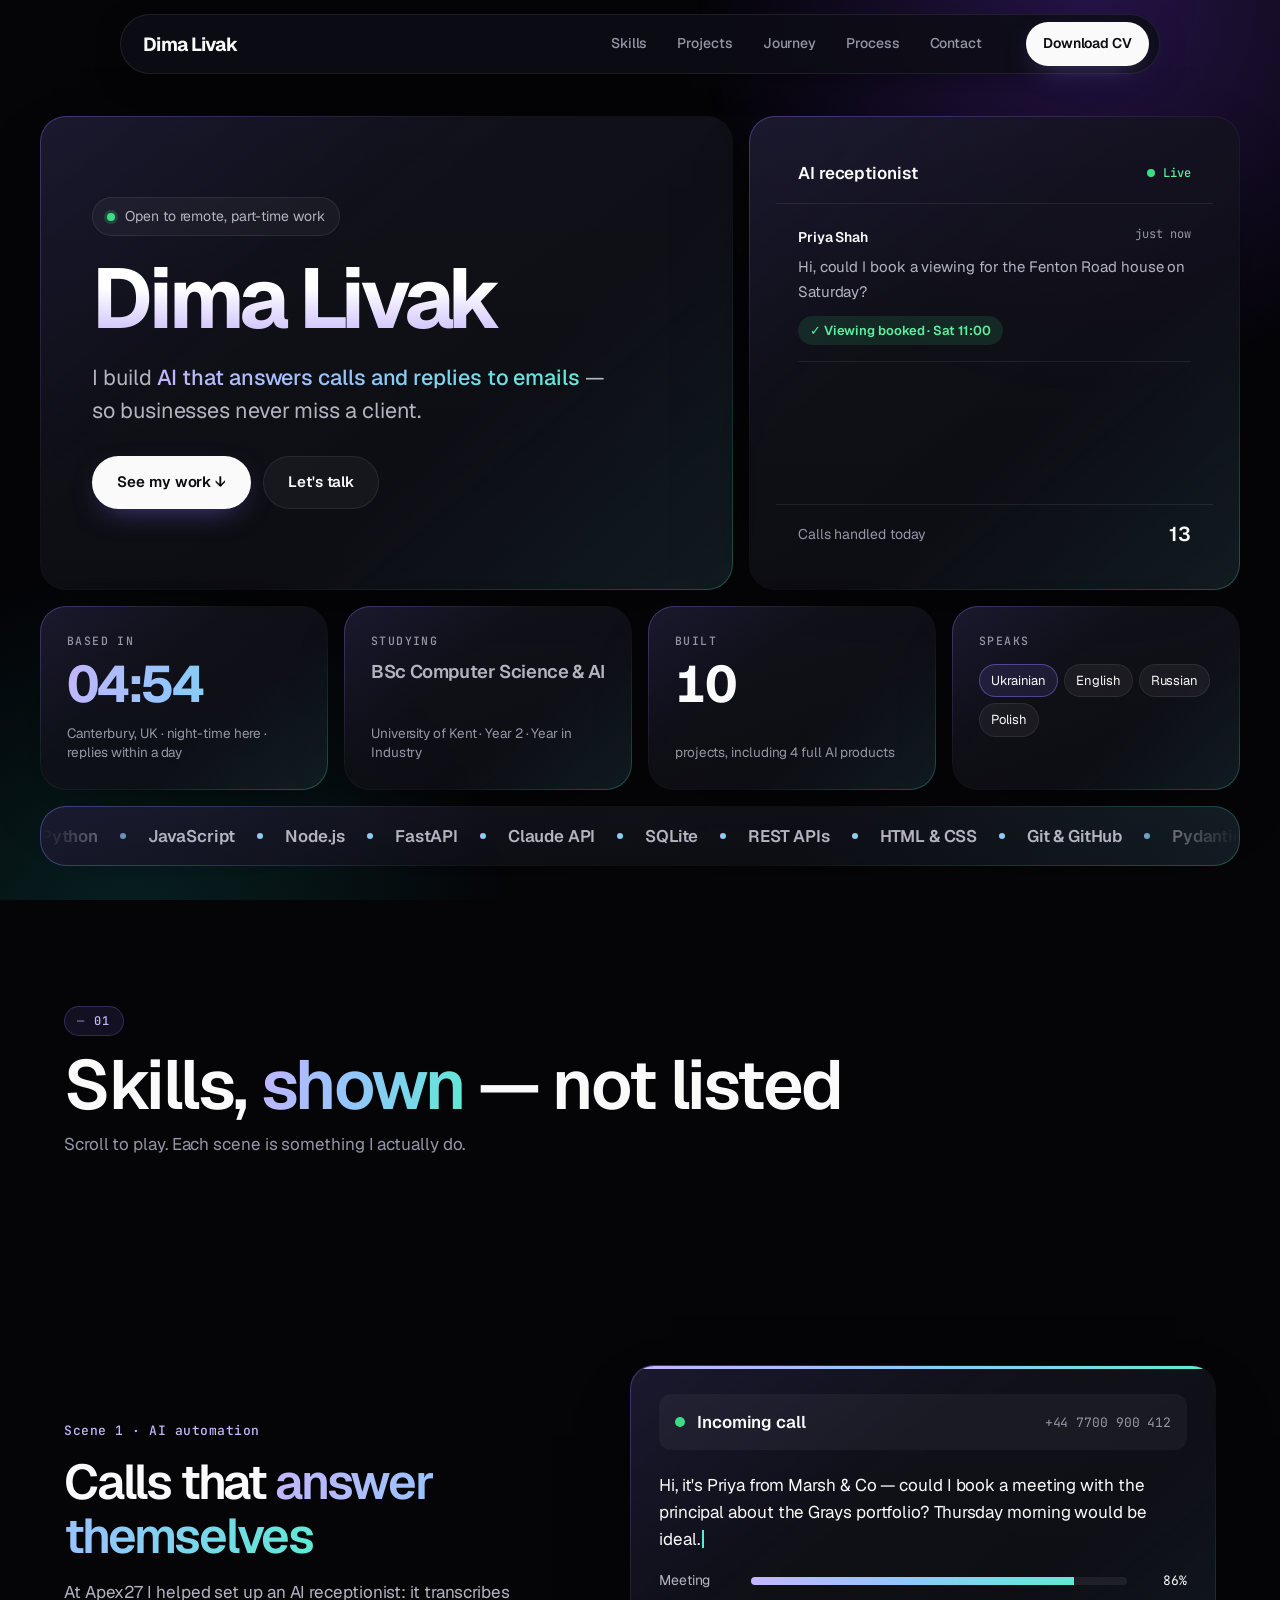
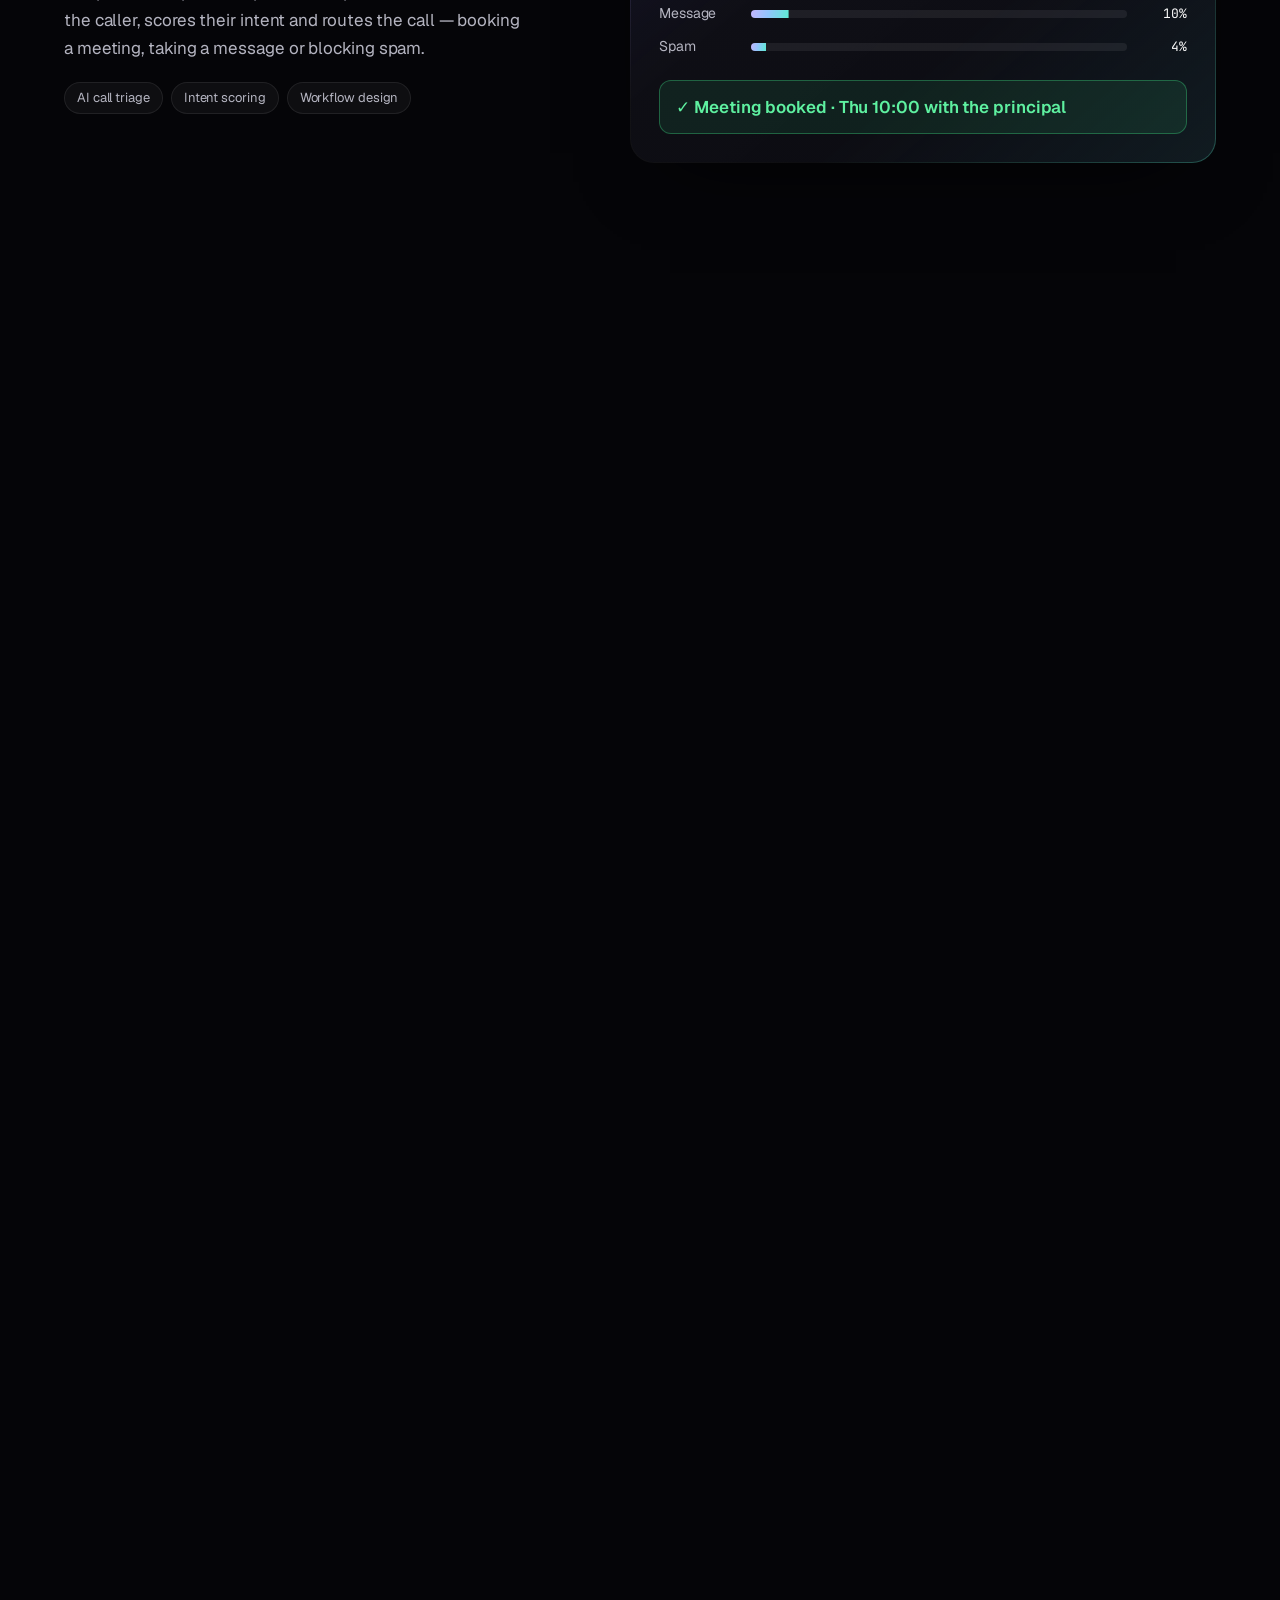
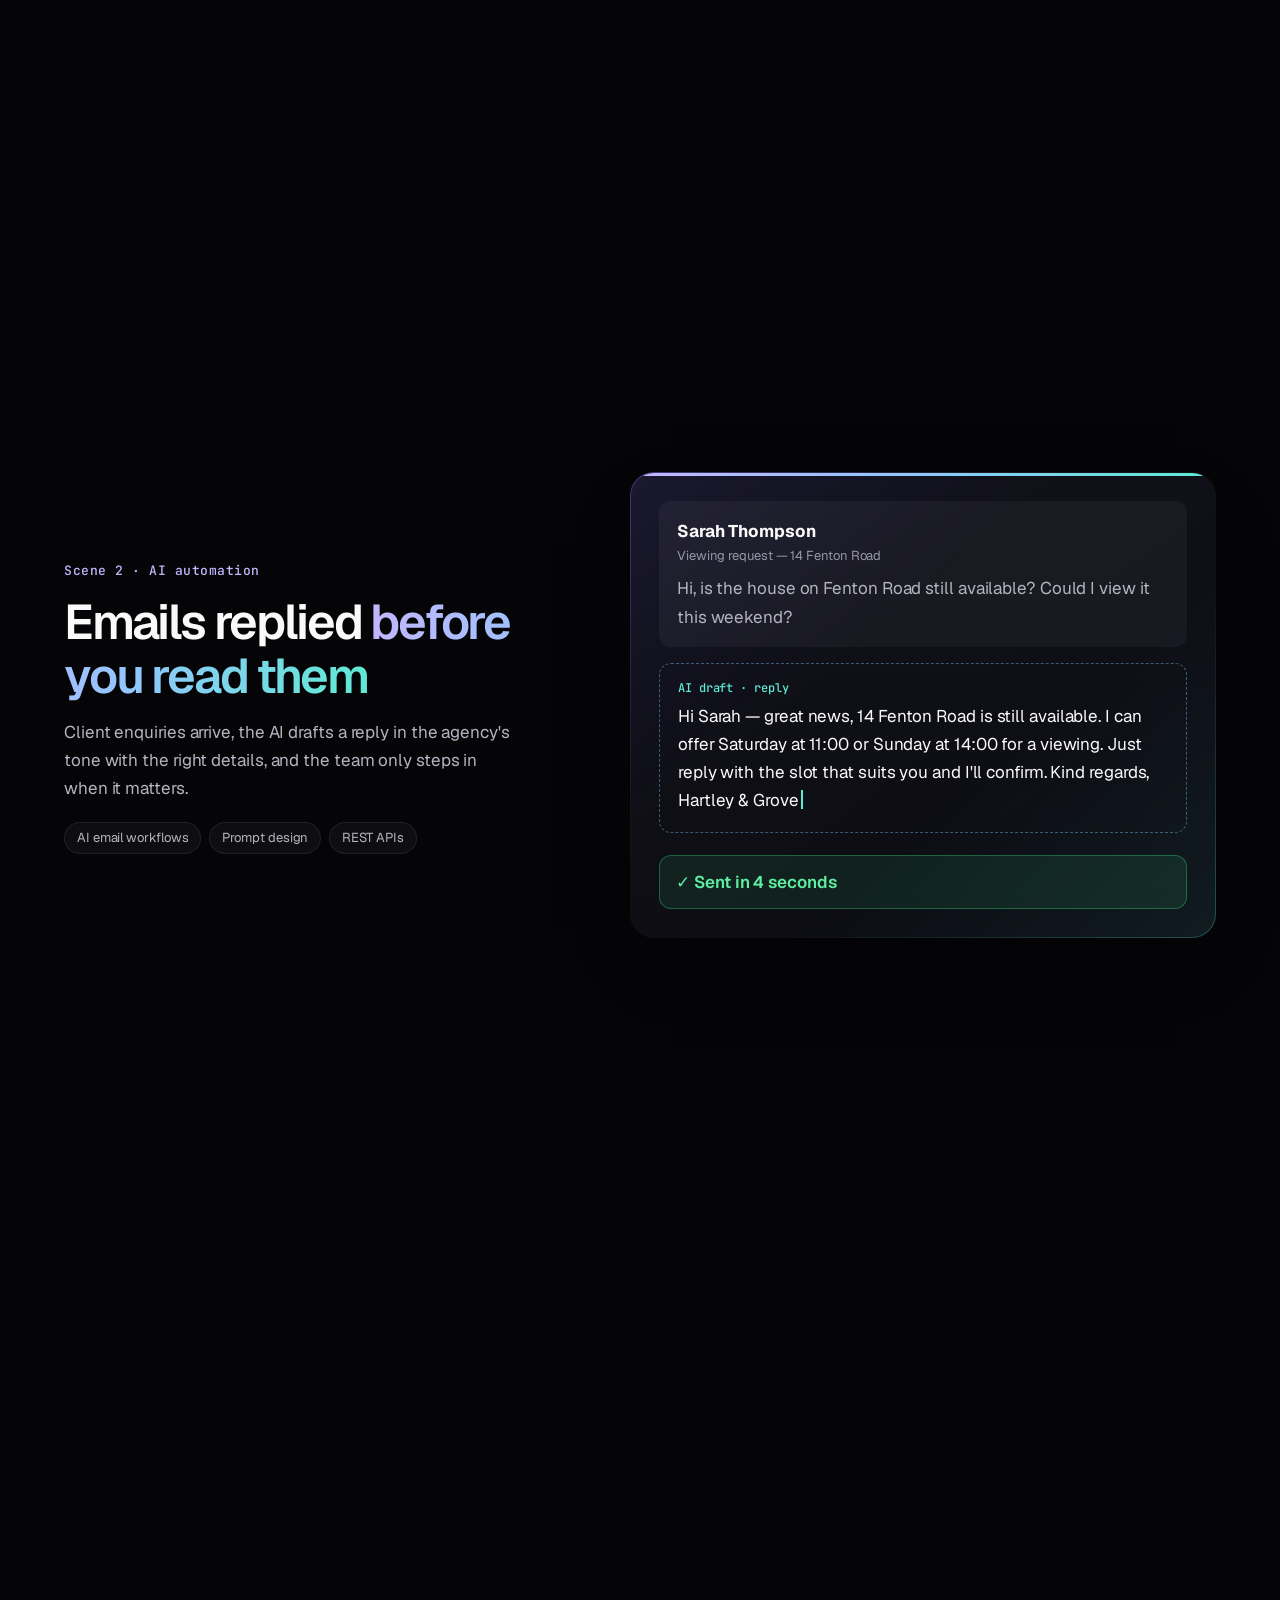
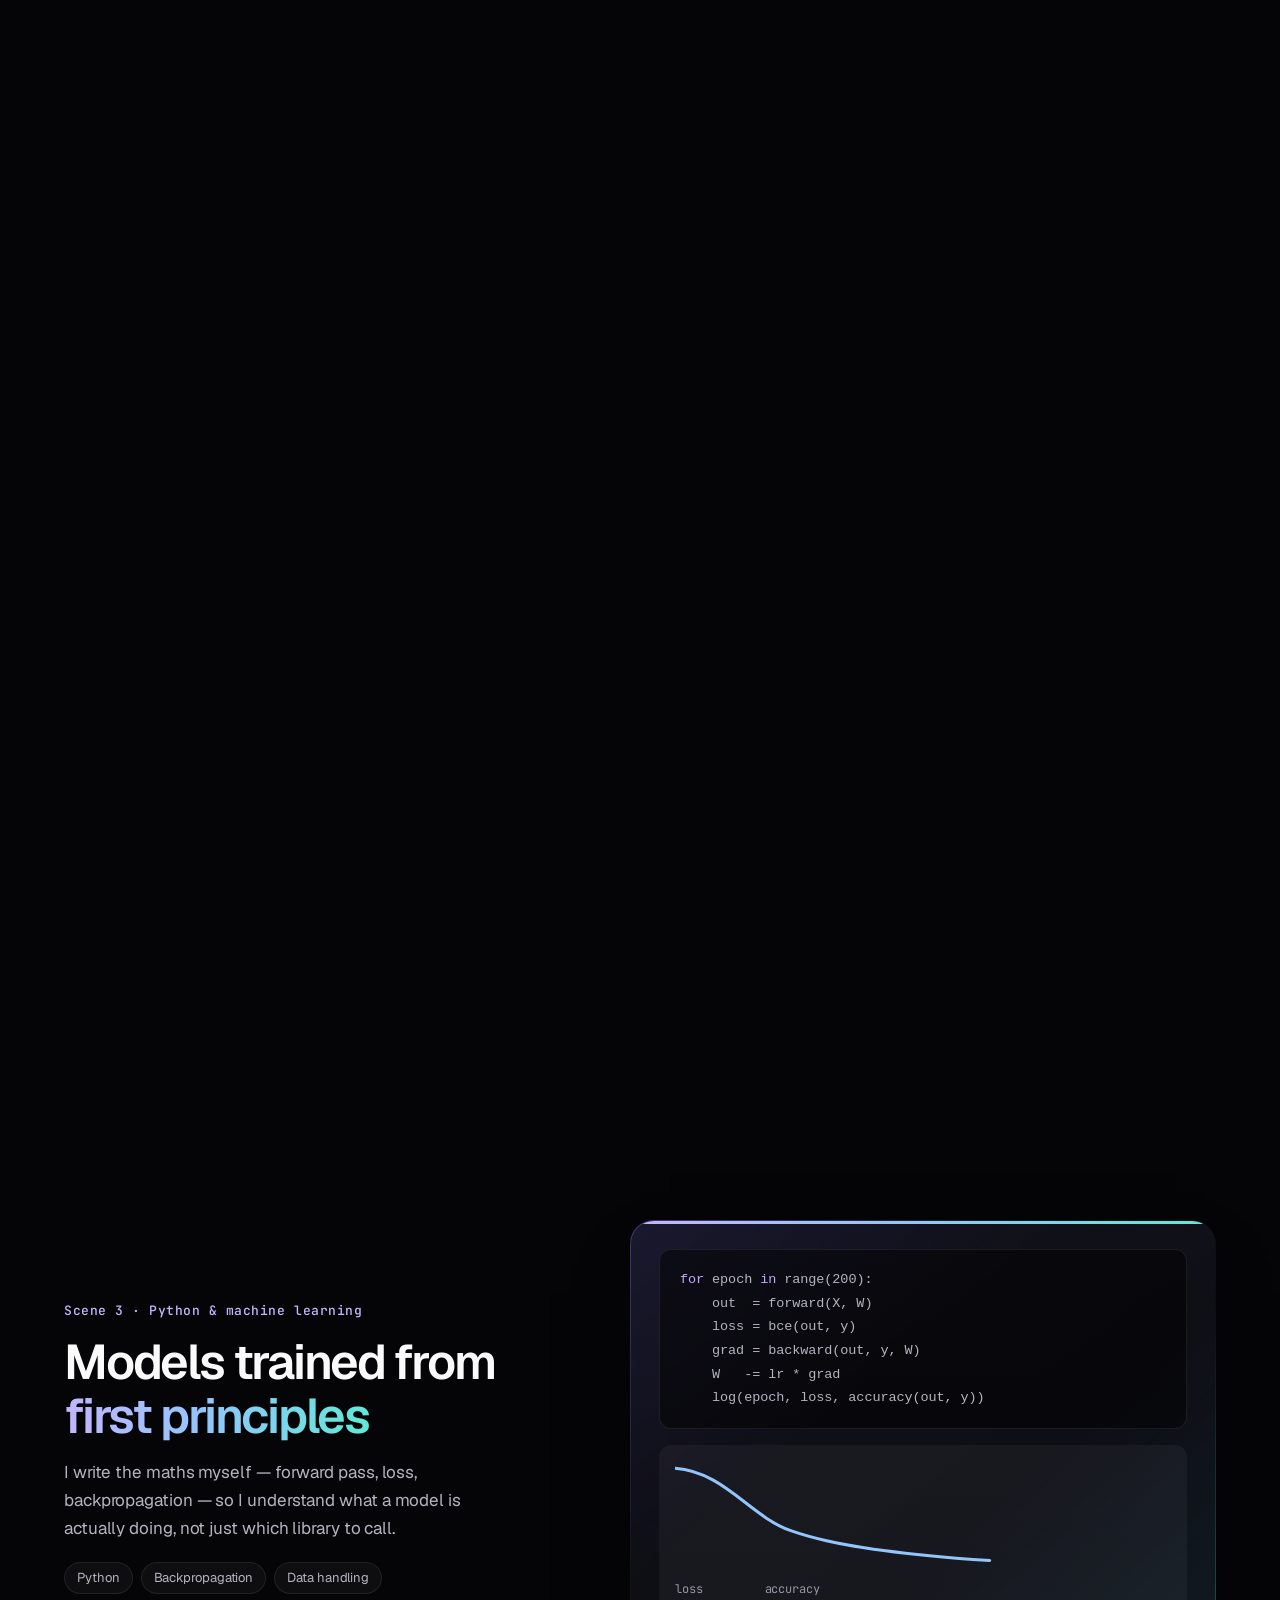
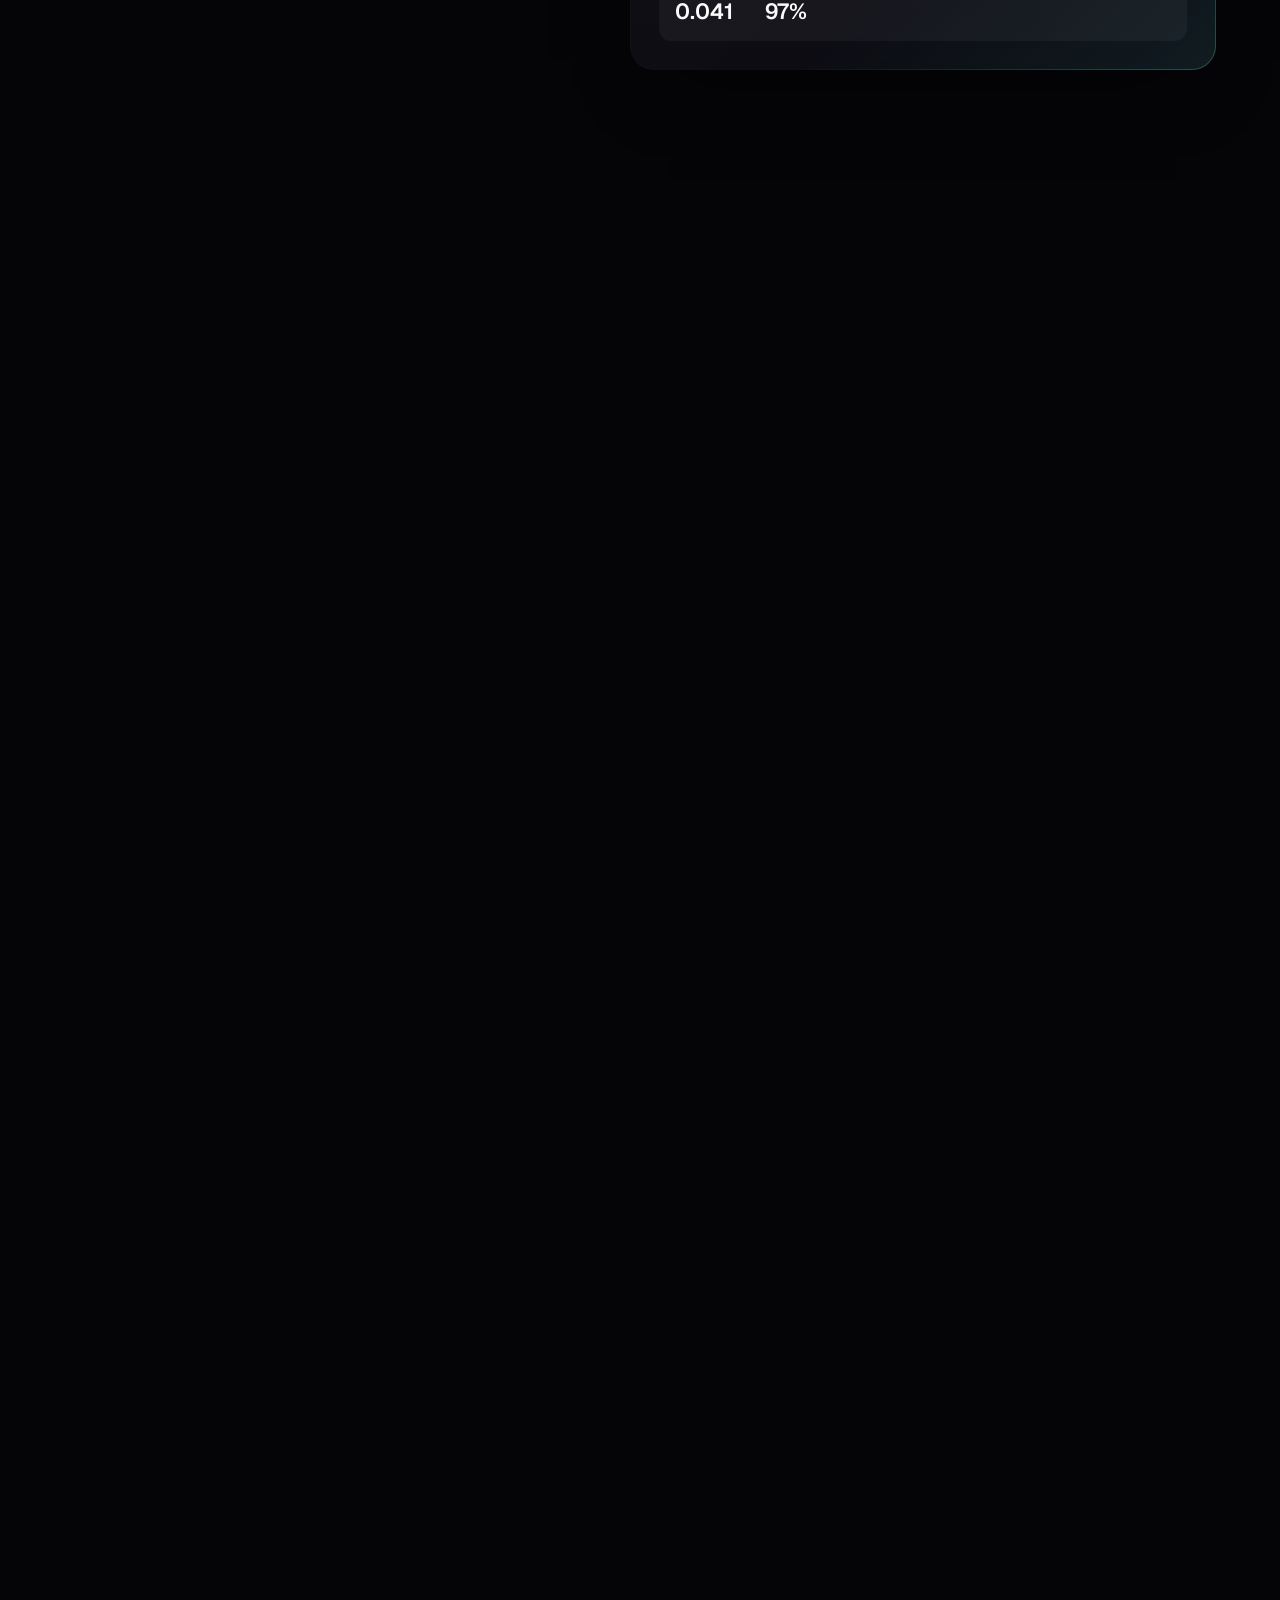
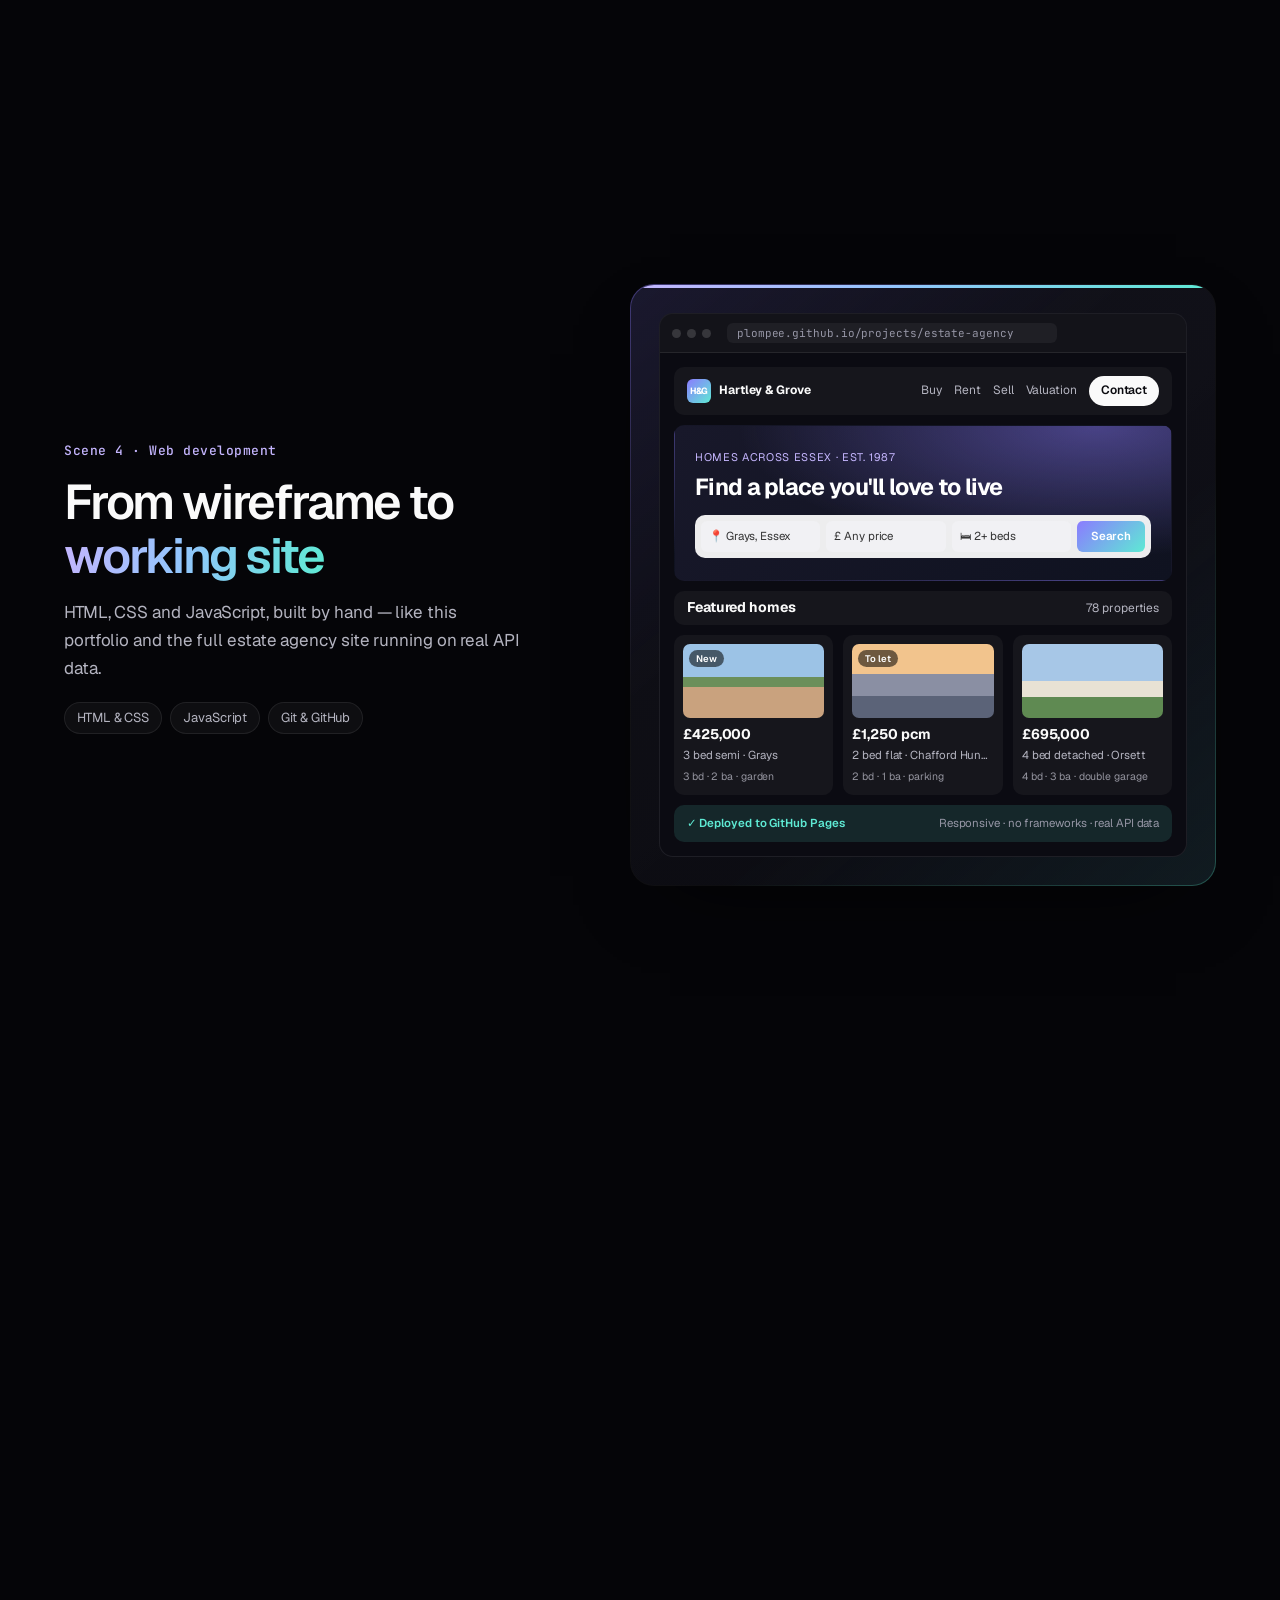
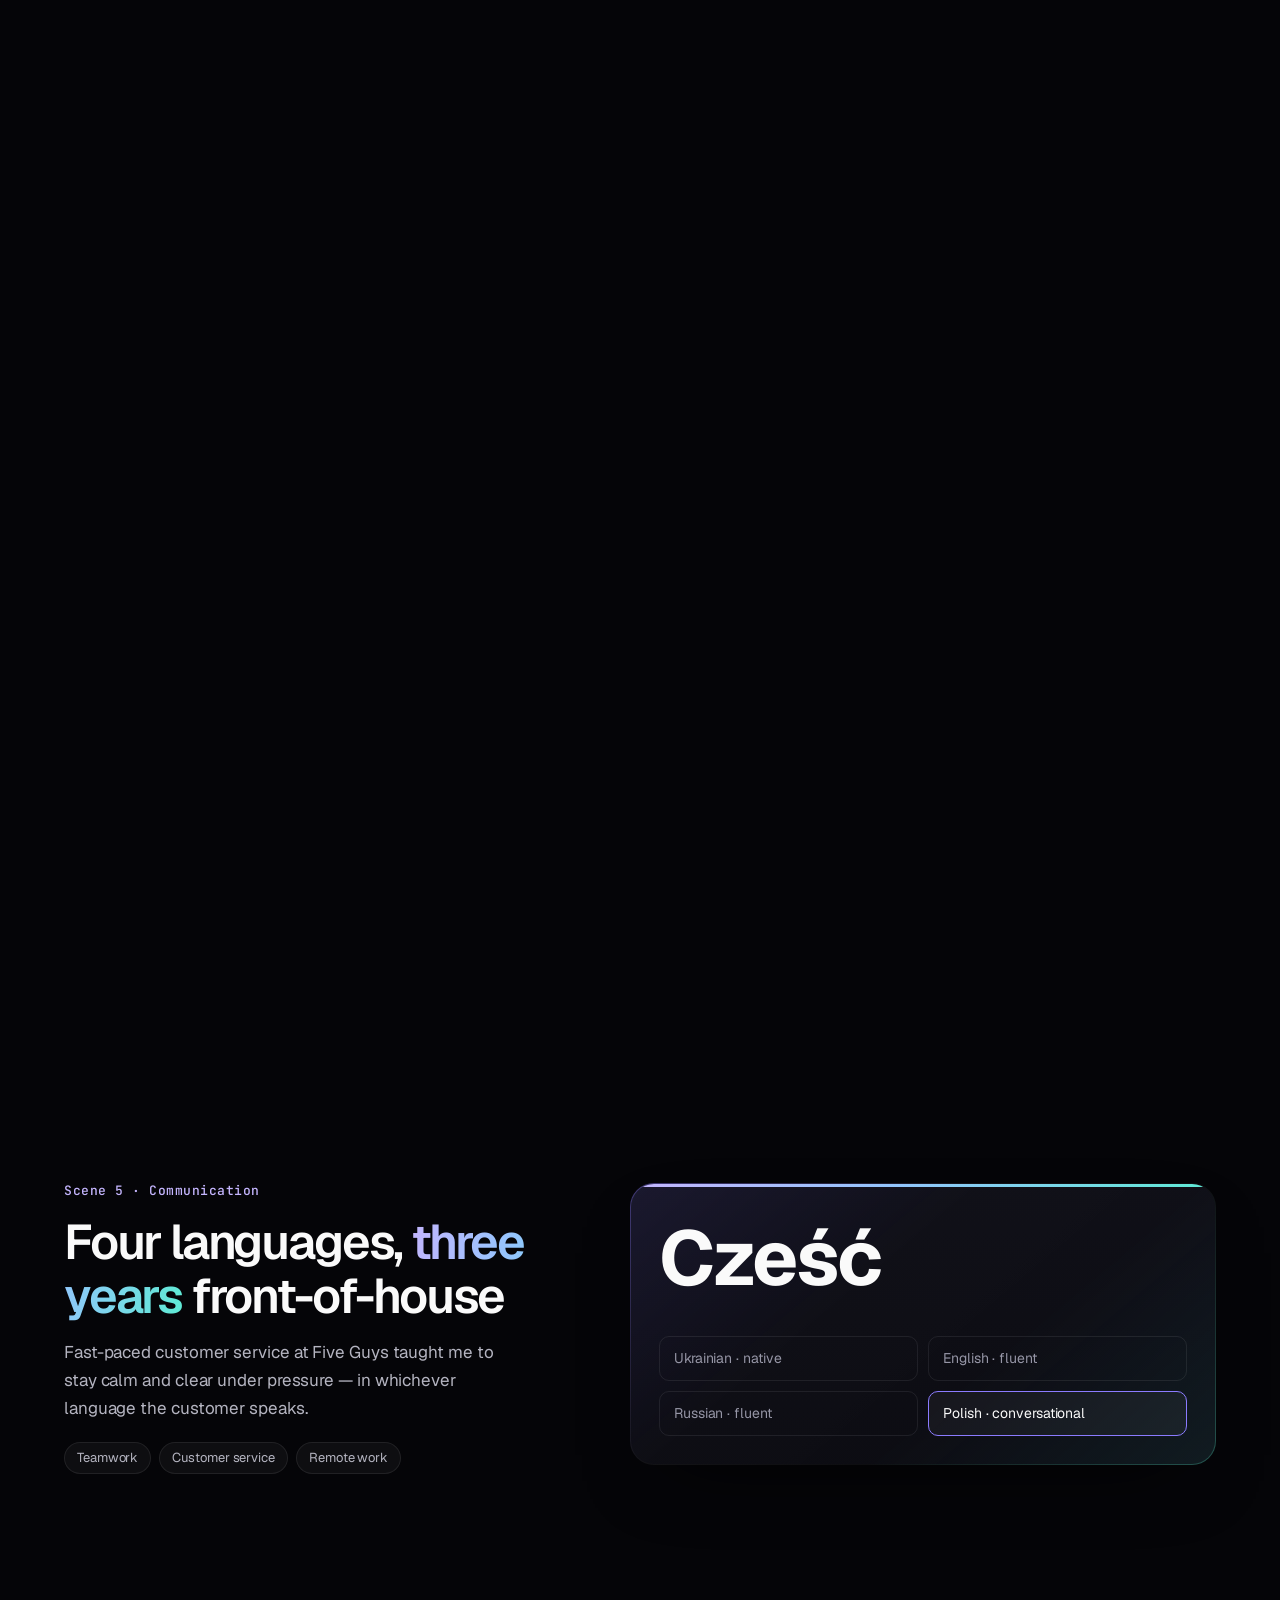
==== commit 6b7e543c: "Add JobScout AI as featured project 04 (real app recording); 10 projects, 4 AI products" ====
--- a/index.html
+++ b/index.html
@@ -66,8 +66,8 @@
       </div>
       <div class="tile t-mini">
         <span class="t-label">Built</span>
-        <span class="t-big">9</span>
-        <small>projects, including 3 full AI products</small>
+        <span class="t-big">10</span>
+        <small>projects, including 4 full AI products</small>
       </div>
       <div class="tile t-mini">
         <span class="t-label">Speaks</span>
@@ -232,6 +232,17 @@
           <div class="links"><a class="btn btn-sm" href="https://github.com/plompee/ask-the-handbook" target="_blank" rel="noopener">View on GitHub</a><a class="btn btn-sm ghost" href="https://github.com/plompee/ask-the-handbook#run-it" target="_blank" rel="noopener">Run it yourself</a></div>
         </div>
       </article>
+      <article class="feature" data-r>
+        <a class="feature-media pvid" href="#contact" aria-label="Ask for a JobScout AI demo"><video muted loop playsinline preload="none" data-poster="assets/video/jobscout.webp" data-src="assets/video/jobscout.mp4"></video><span class="demo-label">Real recording · live AI answers</span><span class="play">Ask for a demo →</span></a>
+        <div class="feature-body">
+          <span class="feature-n">04</span>
+          <p class="meta">AI agent · Python · FastAPI · Free LLMs</p>
+          <h3>JobScout AI</h3>
+          <p>An AI agent that runs a whole job search. It scans six job boards, scores every role against a CV and personal taste, filters out scams and expired ads, writes a tailored letter for each company, prepares likely interview questions and the skills to learn — then sends applications through Gmail on autopilot, inside strict limits (daily cap, never the same company twice). The same engine can find leads and write personalised outreach for a business.</p>
+          <ul class="tags"><li>Python</li><li>FastAPI</li><li>Free LLMs with fallback</li><li>Gmail API</li><li>Automation</li></ul>
+          <div class="links"><a class="btn btn-sm" href="#contact">Ask me for a demo</a></div>
+        </div>
+      </article>
     </div>
 
     <div class="more-head" data-r>
--- a/style.css
+++ b/style.css
@@ -61,7 +61,7 @@
   background: radial-gradient(ellipse 60% 55% at 78% 45%, rgba(79, 140, 255, .18), transparent 70%), radial-gradient(ellipse 50% 40% at 10% 90%, rgba(125, 211, 252, .07), transparent 70%); }
 .hero::after { content: ""; position: absolute; inset: auto 0 0; height: 120px; background: linear-gradient(transparent, var(--bg)); pointer-events: none; }
 
-.feed { animation: up .9s var(--ease) both; }
+.feed { animation: none; }
 
 .feed { animation-delay: .3s; }
 @keyframes up { from { opacity: 0; transform: translateY(20px); } }
@@ -272,8 +272,8 @@
 /* background: slow aurora + fine grain (fixed, behind everything) */
 .aurora { position: fixed; inset: 0; z-index: -2; overflow: hidden; pointer-events: none; }
 .aurora::before, .aurora::after { content: ""; position: absolute; width: 70vmax; height: 70vmax; border-radius: 50%; will-change: transform; }
-.aurora::before { top: -35vmax; right: -20vmax; background: radial-gradient(circle, rgba(var(--glow1), .28), transparent 62%); animation: drift-a 26s ease-in-out infinite alternate; }
-.aurora::after { bottom: -40vmax; left: -25vmax; background: radial-gradient(circle, rgba(var(--glow2), .16), transparent 62%); animation: drift-b 32s ease-in-out infinite alternate; }
+.aurora::before { top: -35vmax; right: -20vmax; background: radial-gradient(circle, rgba(var(--glow1), .28), transparent 62%); animation: drift-a 26s ease-in-out 3s infinite alternate; }
+.aurora::after { bottom: -40vmax; left: -25vmax; background: radial-gradient(circle, rgba(var(--glow2), .16), transparent 62%); animation: drift-b 32s ease-in-out 3s infinite alternate; }
 @keyframes drift-a { to { transform: translate(-14vmax, 18vmax) scale(1.15); } }
 @keyframes drift-b { to { transform: translate(16vmax, -12vmax) scale(1.1); } }
 
@@ -379,11 +379,11 @@
 /* ---------- Bento hero ---------- */
 .hero { min-height: auto; display: block; padding: calc(var(--nav-h) + 28px) 24px 40px; }
 .bento { max-width: 1200px; margin: 0 auto; display: grid; grid-template-columns: repeat(12, minmax(0, 1fr)); gap: 16px; }
-.tile { border-radius: 26px; padding: 26px; min-width: 0; overflow: hidden; animation: up .9s cubic-bezier(.16, 1, .3, 1) both; }
+.tile { border-radius: 26px; padding: 26px; min-width: 0; overflow: hidden; }
 .t-intro { grid-column: span 7; grid-row: span 3; padding: clamp(28px, 4vw, 52px); display: flex; flex-direction: column; justify-content: center; }
-.t-feed { grid-column: span 5; grid-row: span 3; animation-delay: .1s; }
-.t-mini { grid-column: span 3; display: flex; flex-direction: column; gap: 4px; animation-delay: .2s; }
-.t-stack { grid-column: span 12; padding: 18px 0; animation-delay: .3s; }
+.t-feed { grid-column: span 5; grid-row: span 3; }
+.t-mini { grid-column: span 3; display: flex; flex-direction: column; gap: 4px; }
+.t-stack { grid-column: span 12; padding: 18px 0; }
 .t-intro .status { align-self: flex-start; }
 .t-intro h1 { font-size: clamp(3.2rem, 6.6vw, 6.2rem); margin: 22px 0 18px; }
 .t-intro .role { font-size: clamp(1.1rem, 1.7vw, 1.35rem); max-width: 540px; }
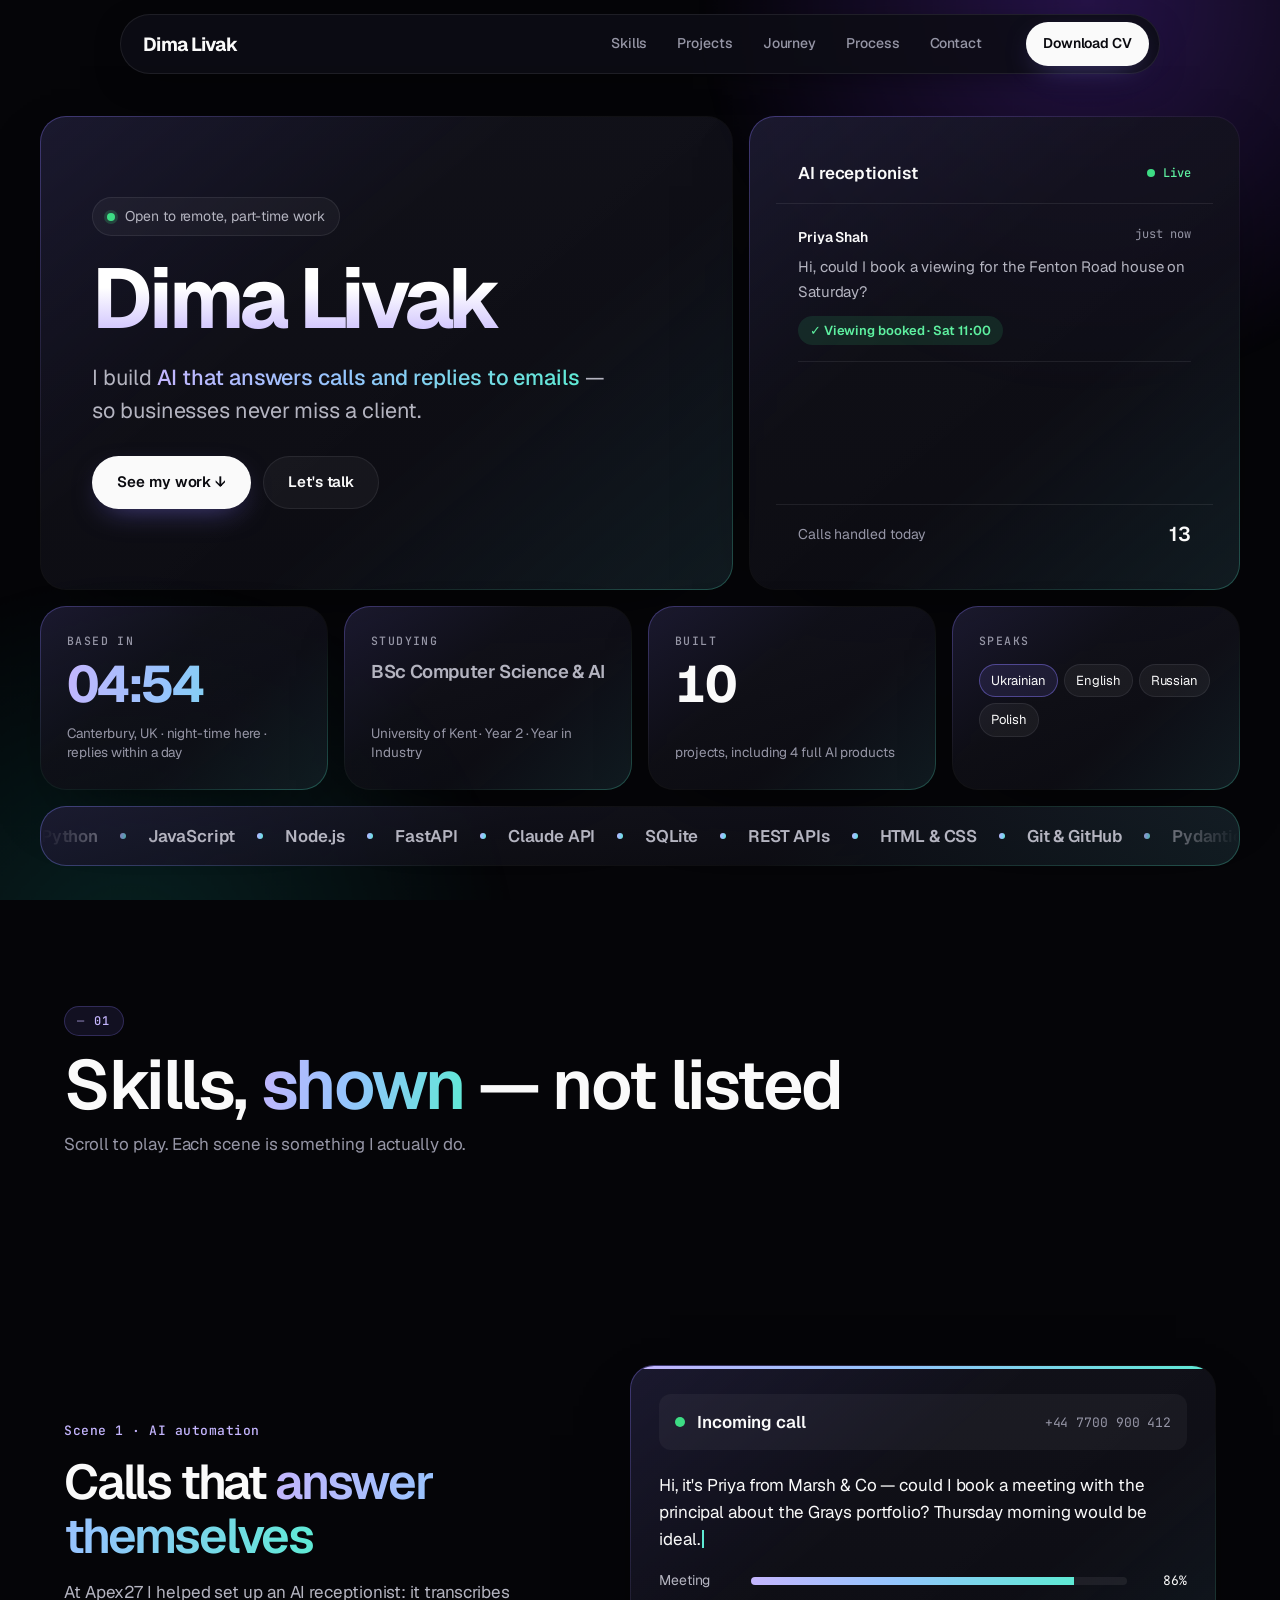
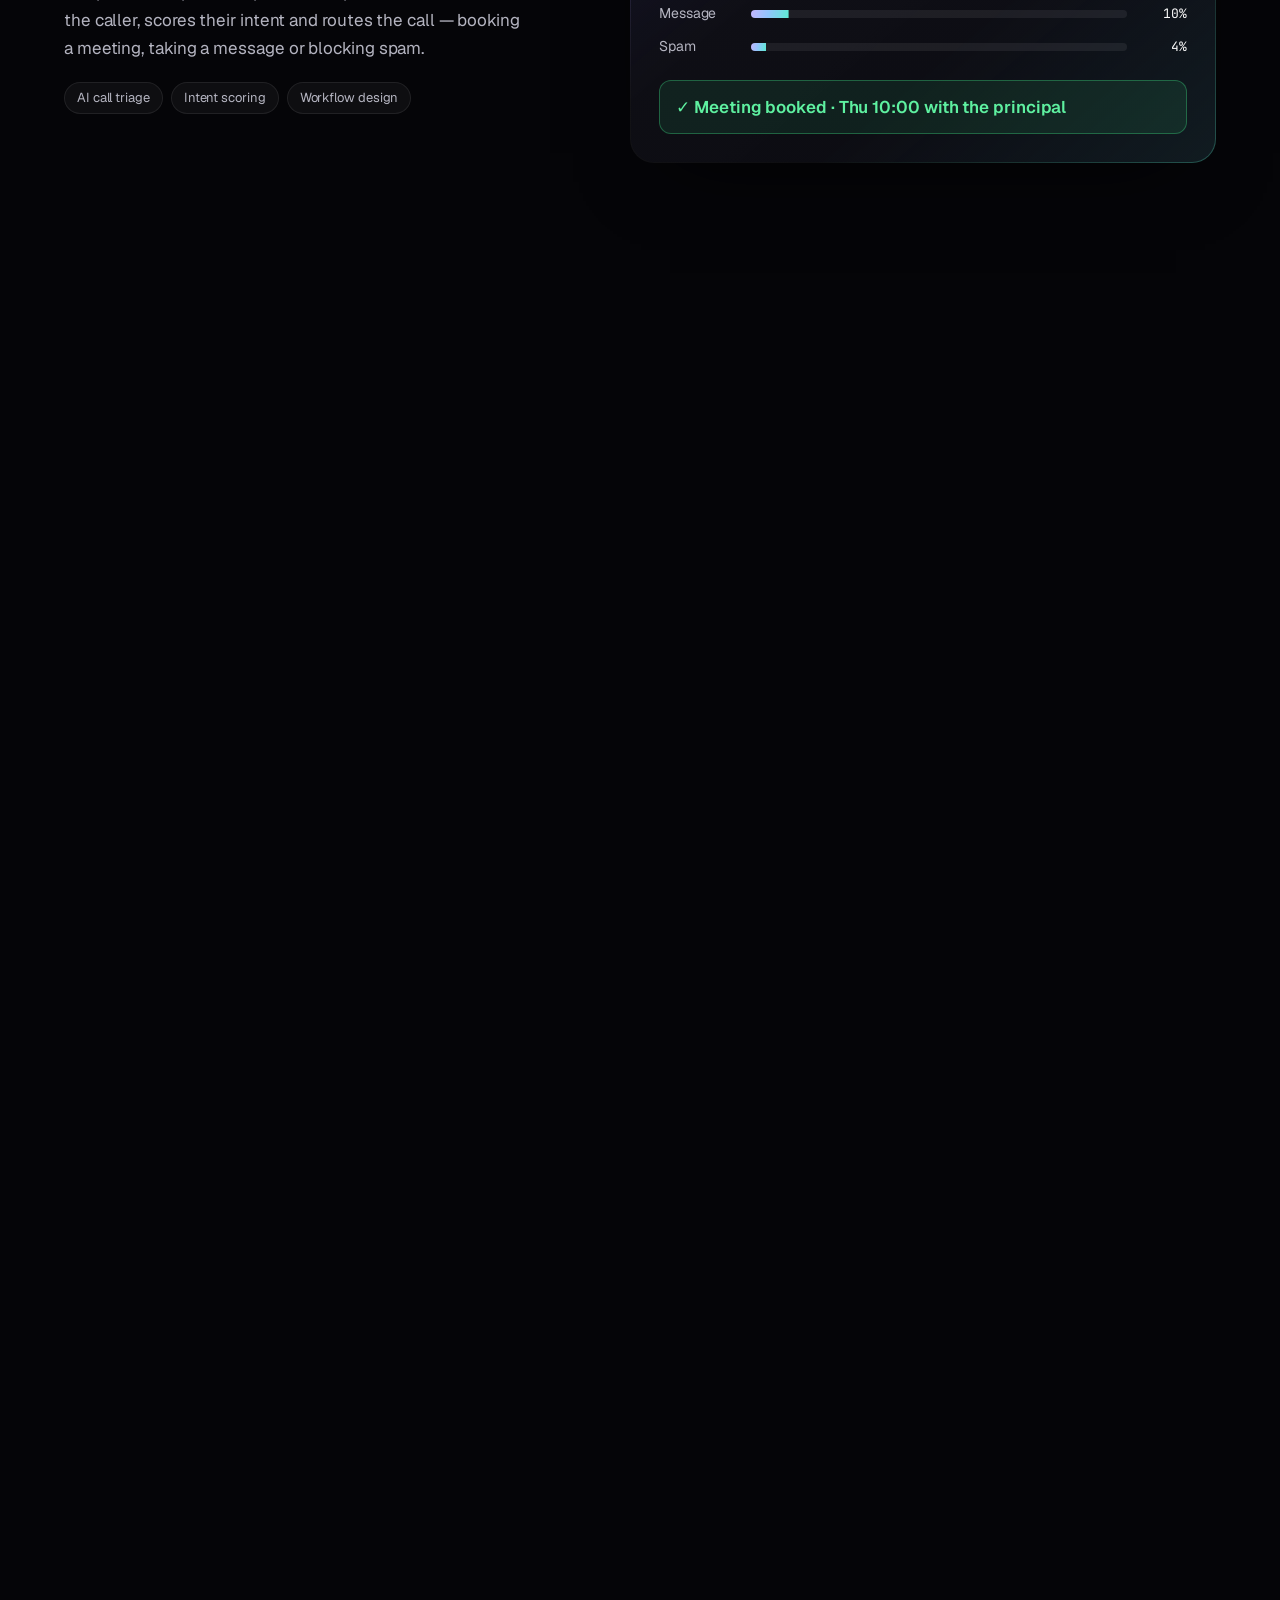
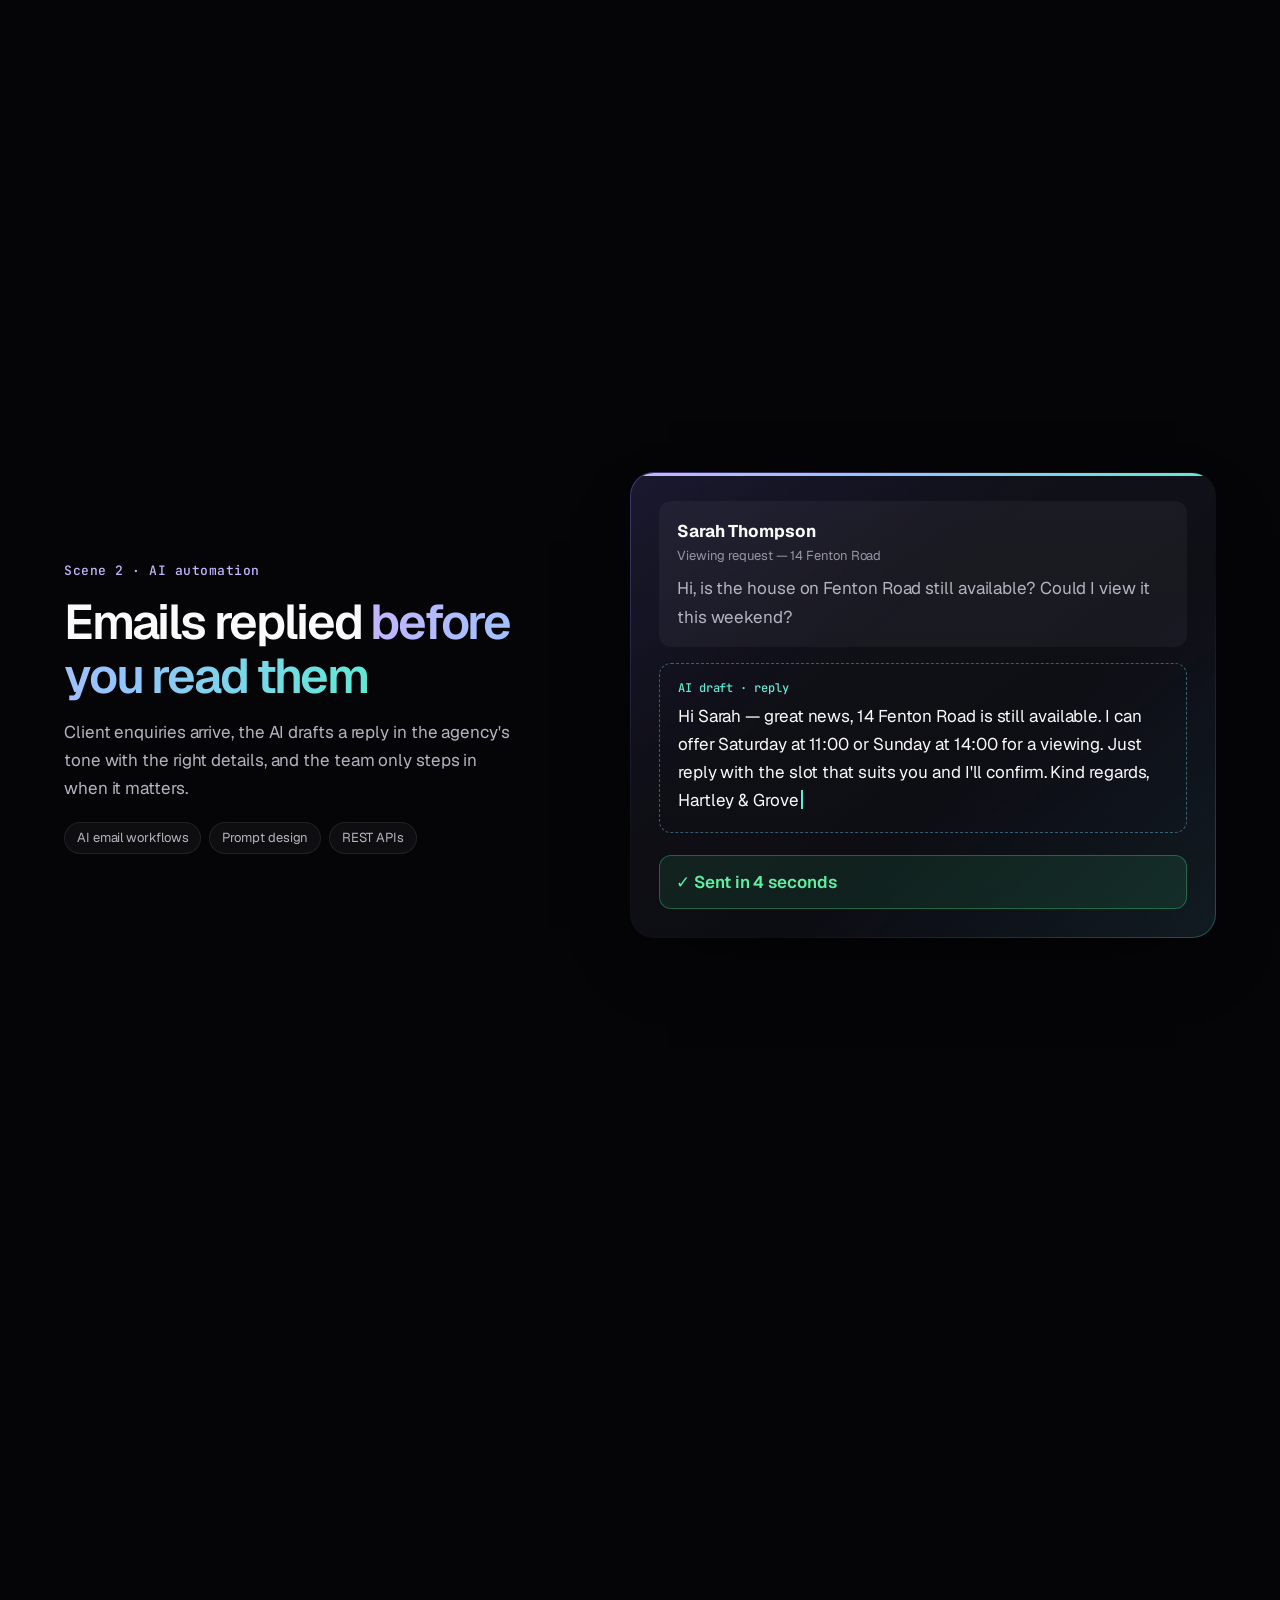
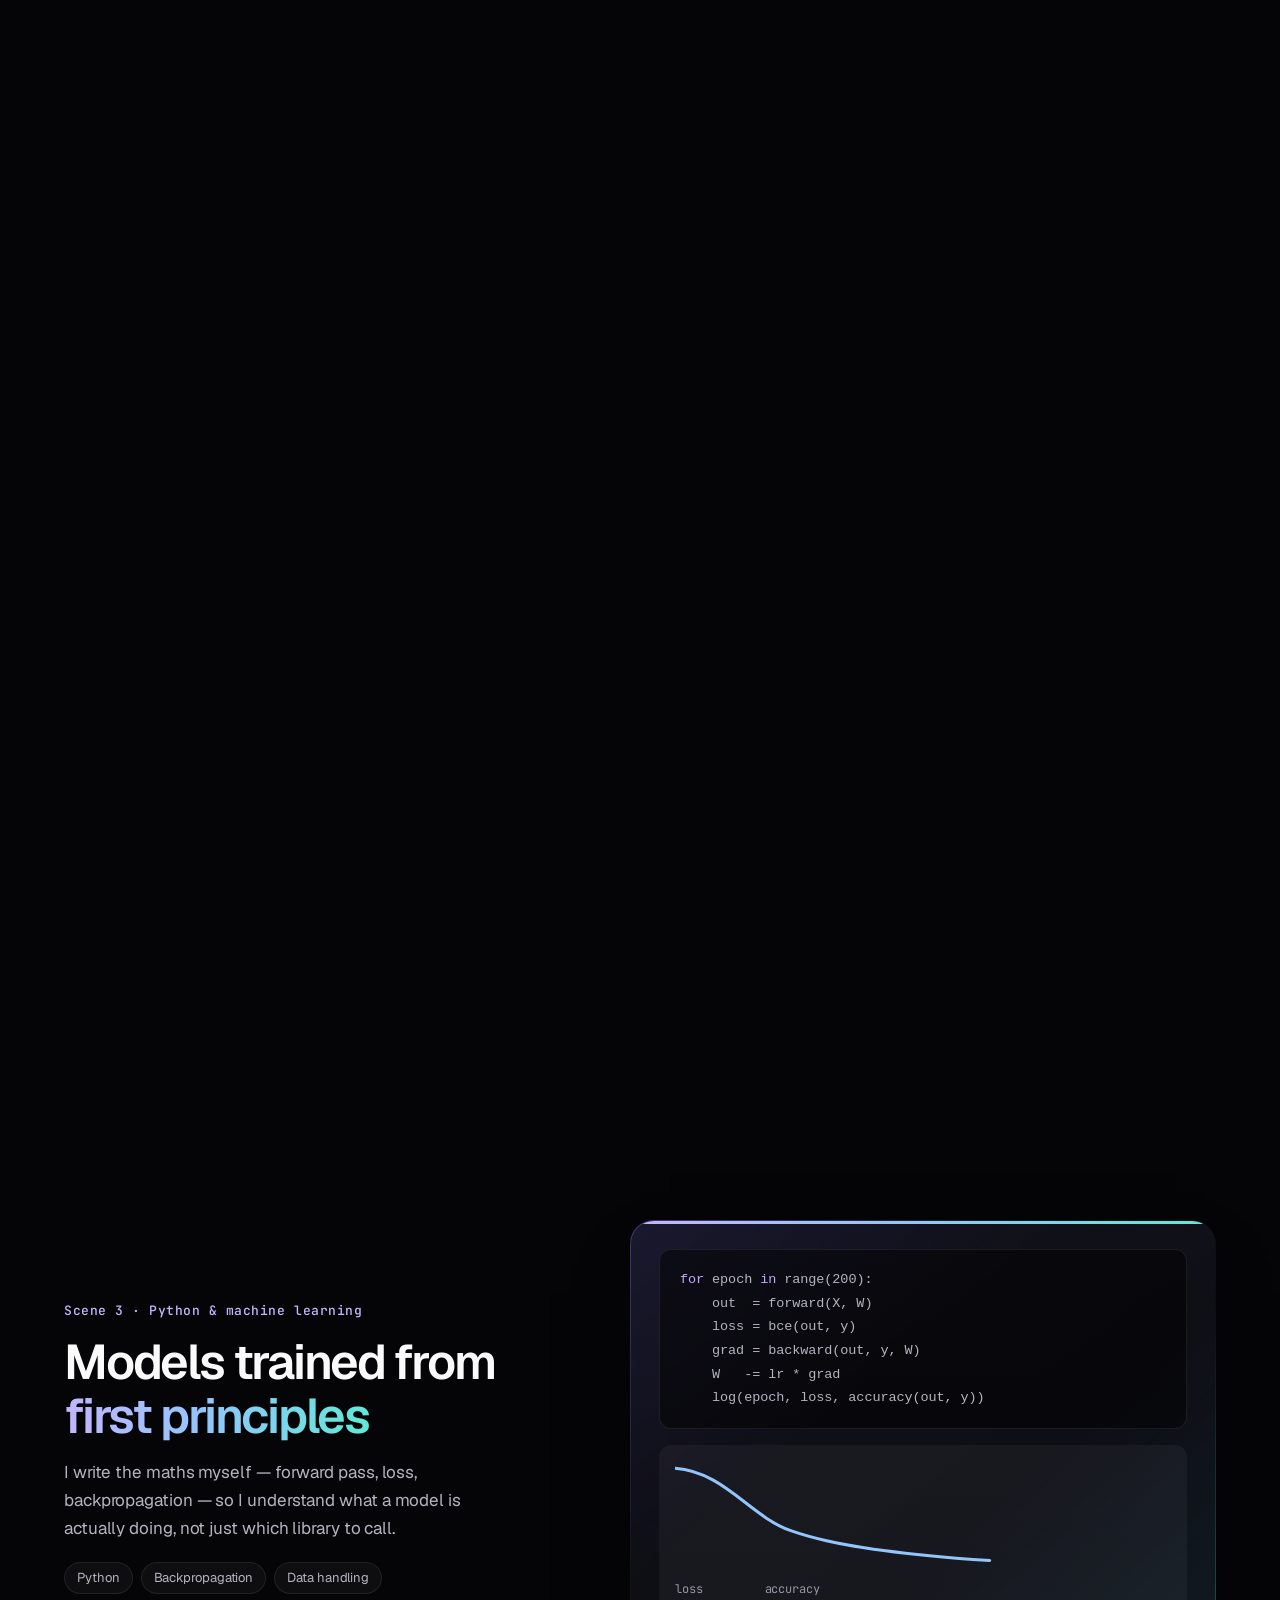
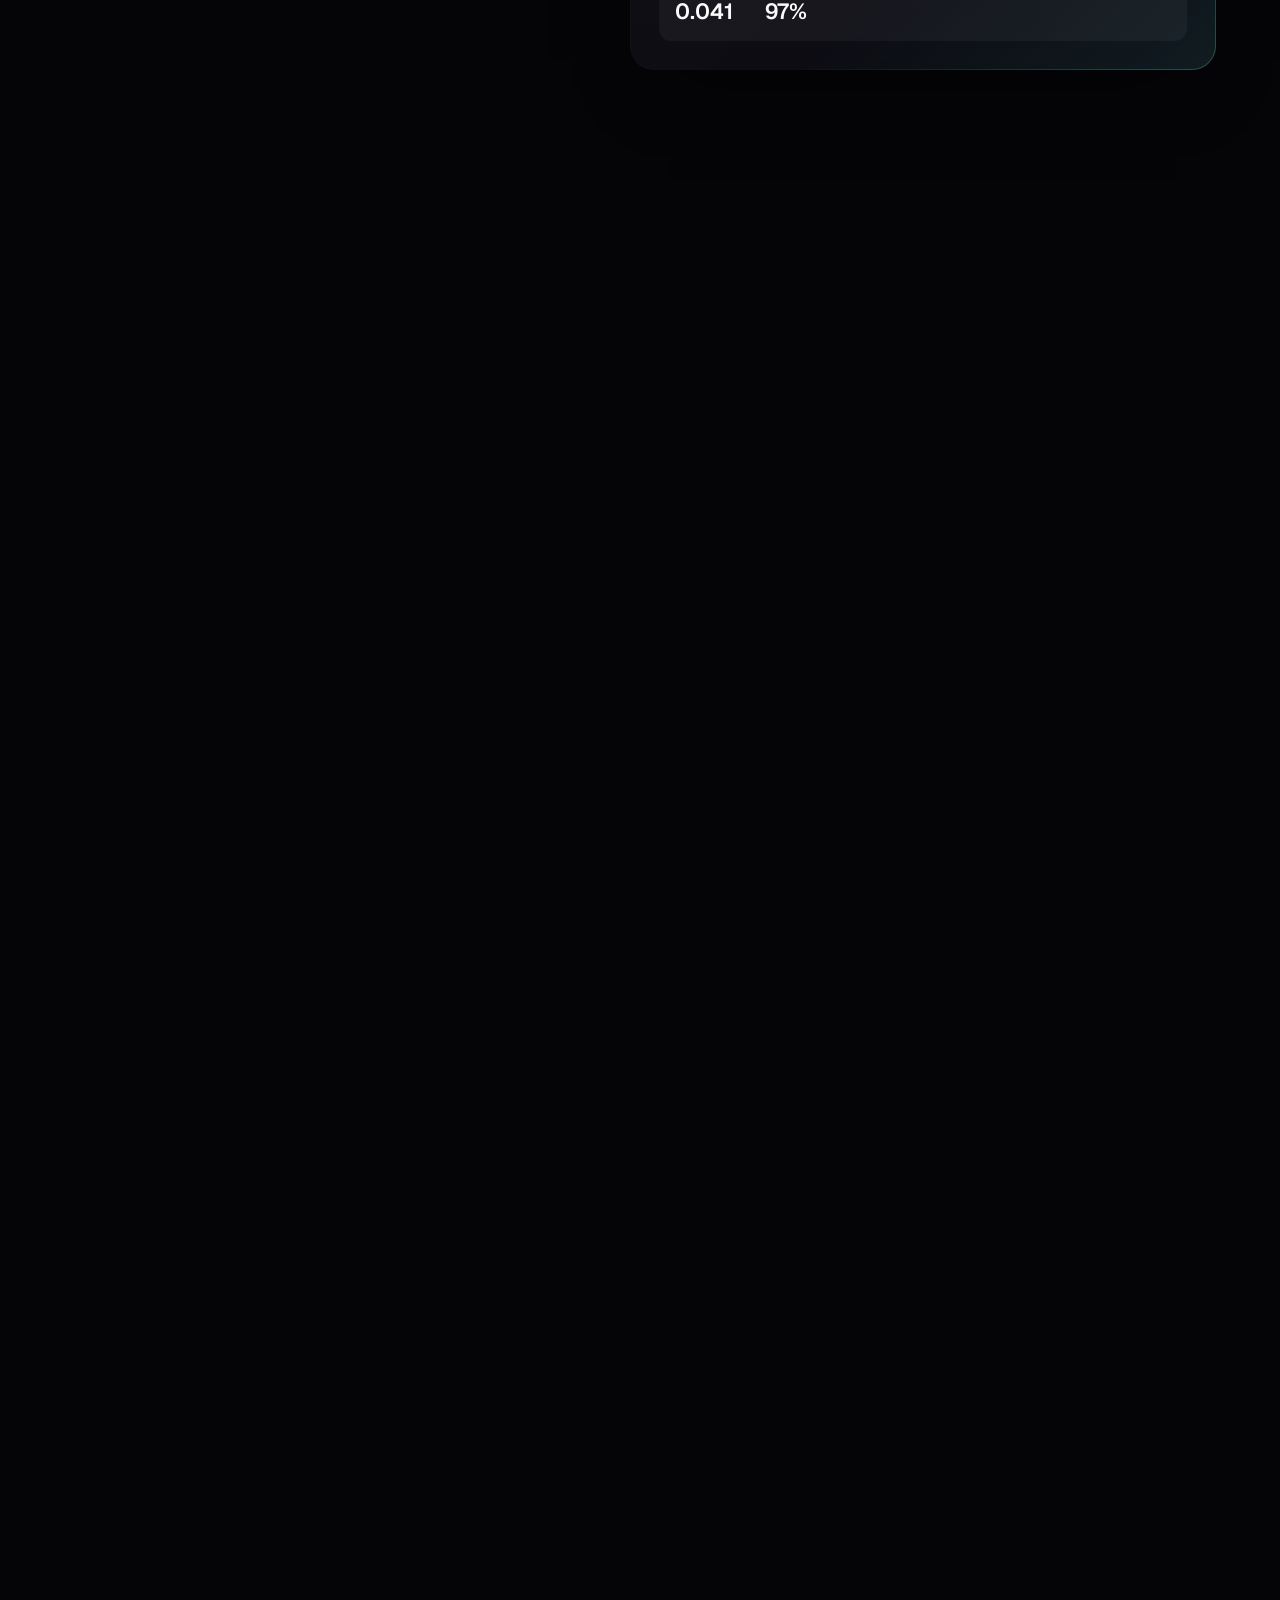
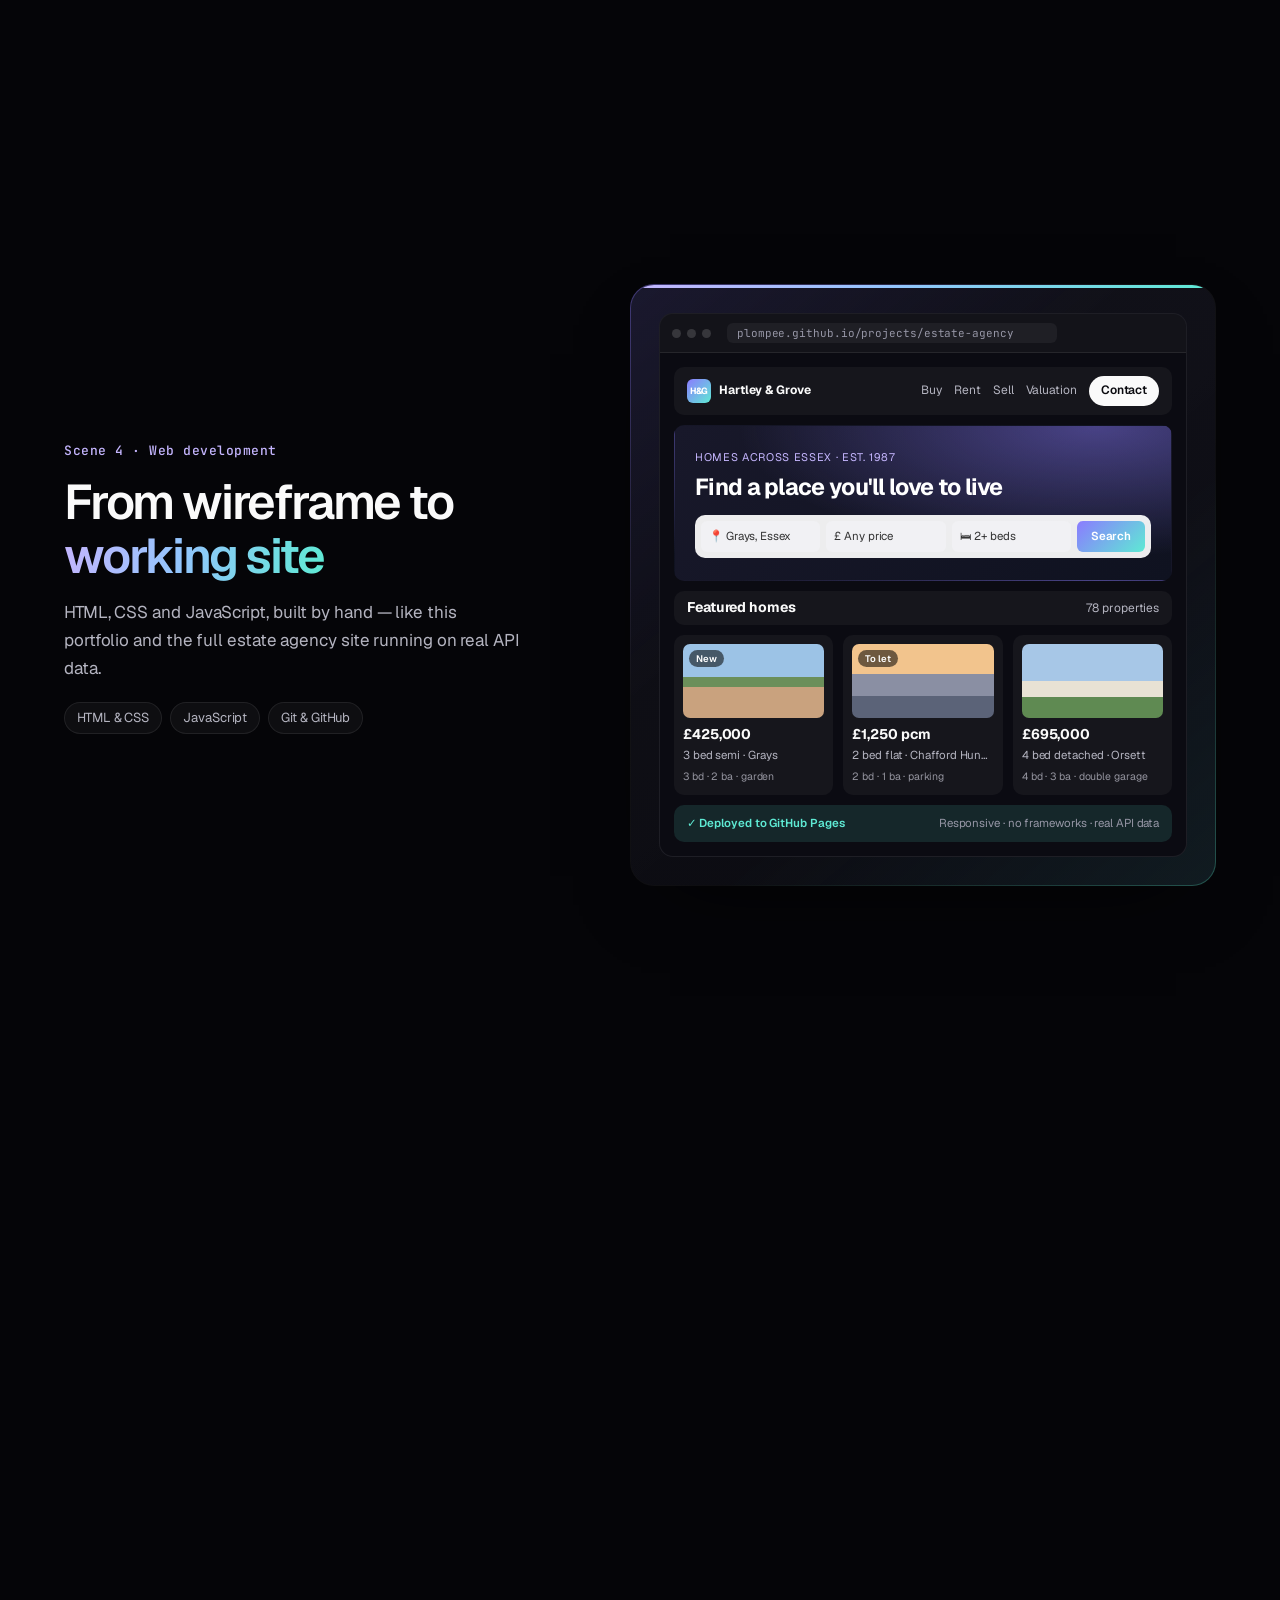
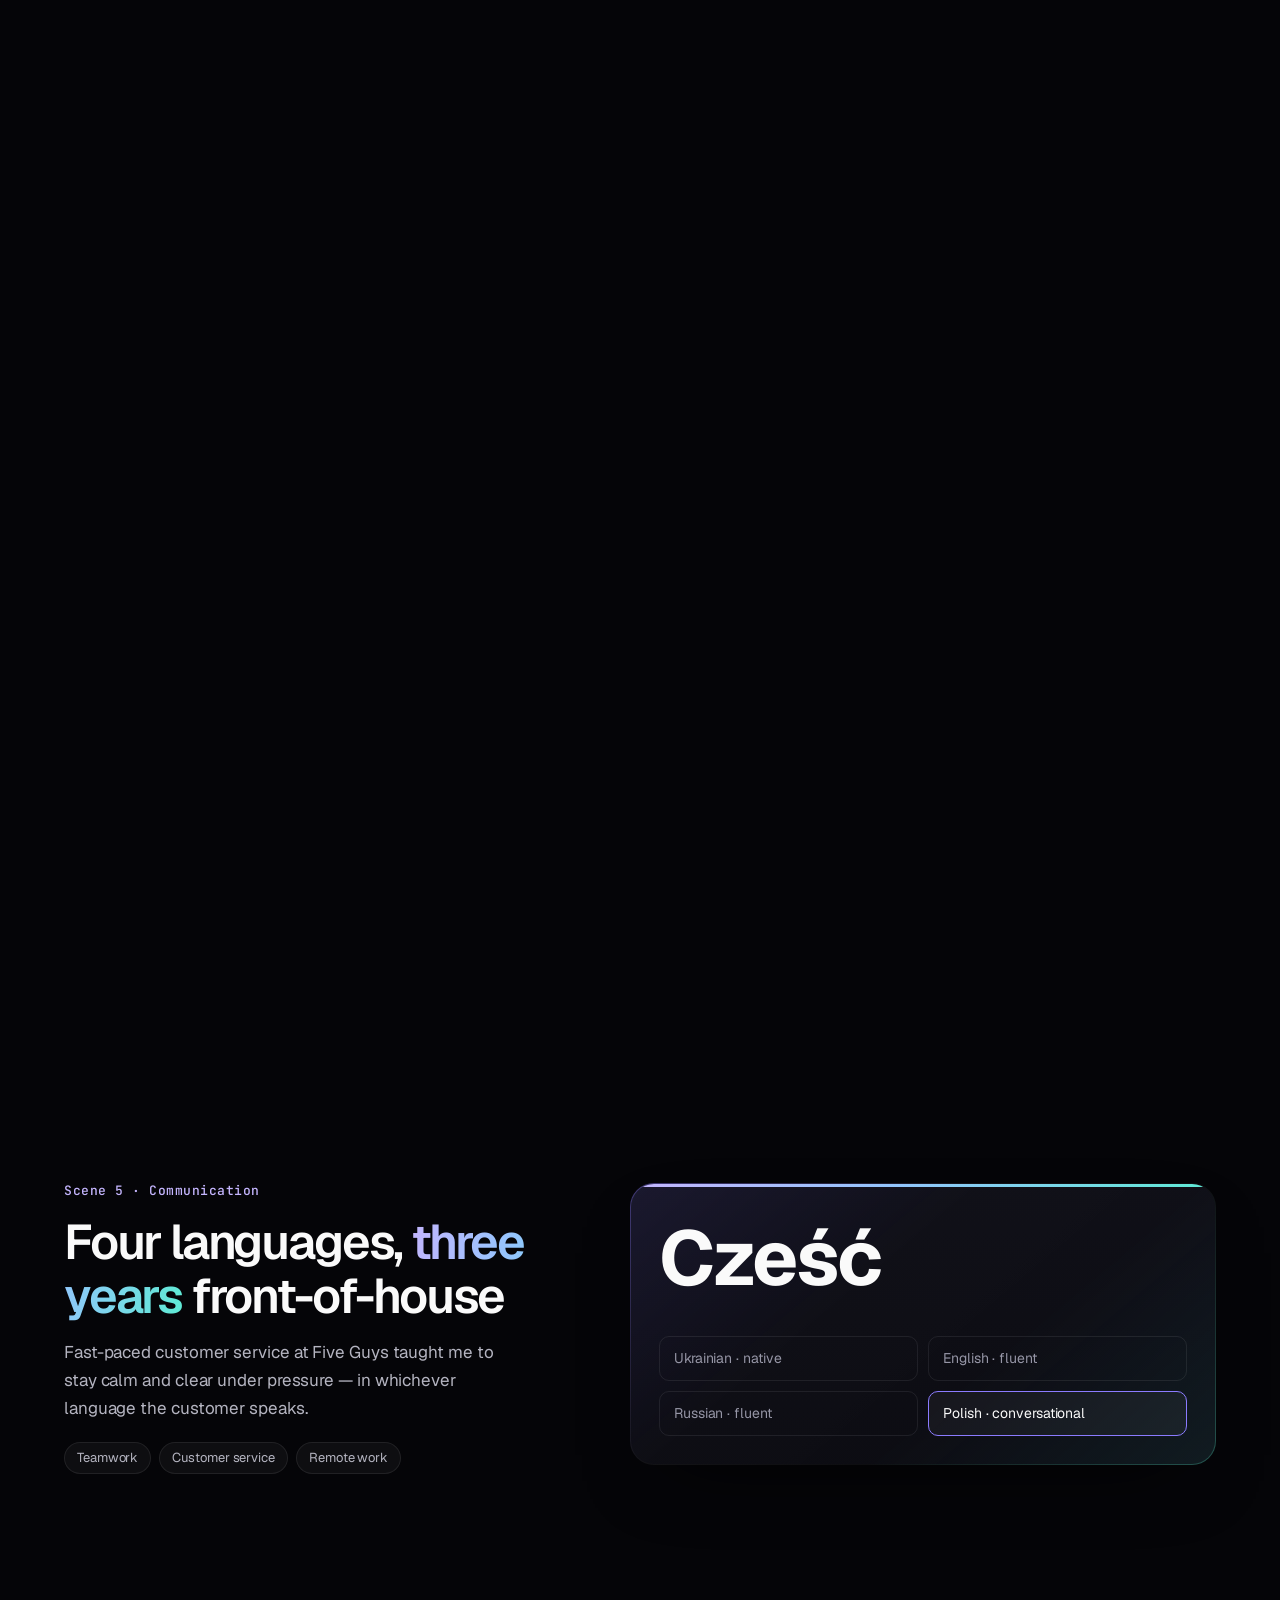
==== commit 12fcc263: "Add live 'Talk to Jack' Vapi demo to AI Receptionist project Co-Authored-By: Claude Opus 5.5 <norepl" ====
--- a/index.html
+++ b/index.html
@@ -207,6 +207,11 @@
           <h3>AI Receptionist Studio</h3>
           <p>A universal AI phone receptionist. Set up any business — services, prices, hours, FAQs, languages, tone — and it answers calls by voice or text: books, moves and cancels appointments, takes messages, transfers callers and blocks spam. Booking rules are enforced in code, so callers can't talk it out of them.</p>
           <ul class="tags"><li>Node.js</li><li>Tool use</li><li>Speech recognition</li><li>13 languages</li></ul>
+          <div class="talk-jack">
+            <button class="btn tj-btn" id="talk-jack" type="button" aria-pressed="false"><span class="tj-dot" aria-hidden="true"></span><span class="tj-label">Talk to Jack</span></button>
+            <p class="tj-note"><strong>Try it live:</strong> Jack is the AI receptionist for Fade &amp; Co., a demo barber shop. Ask about prices or book a cut. Uses your microphone, calls end after 3 minutes.</p>
+            <p class="tj-status" id="talk-jack-status" role="status" aria-live="polite"></p>
+          </div>
           <div class="links"><a class="btn btn-sm" href="https://github.com/plompee/ai-receptionist" target="_blank" rel="noopener">View on GitHub</a><a class="btn btn-sm ghost" href="https://github.com/plompee/ai-receptionist#run-it" target="_blank" rel="noopener">Run it yourself</a></div>
         </div>
       </article>
@@ -297,15 +302,15 @@
       <div class="tl-line" aria-hidden="true"><i id="tl-fill"></i></div>
       <article class="tl-item" data-r>
         <span class="tl-dot" aria-hidden="true"></span>
-        <div class="tl-card"><div class="tl-top"><span class="tl-date">06/2026 – 08/2026</span><span class="tl-kind work">Work</span></div>
-          <h3>AI Automation Assistant</h3><p class="tl-org">Apex27 · Real estate agency · Remote</p>
-          <p>Helped implement AI that drafts and sends replies to client enquiries, and an AI call-answering system that triages calls — booking meetings or forwarding notifications. Tuned the workflows to real business needs.</p></div>
-      </article>
-      <article class="tl-item" data-r>
-        <span class="tl-dot" aria-hidden="true"></span>
         <div class="tl-card"><div class="tl-top"><span class="tl-date">09/2025 – now</span><span class="tl-kind study">Education</span></div>
           <h3>BSc Computer Science &amp; AI</h3><p class="tl-org">University of Kent · Canterbury</p>
           <p>Year 1 complete, progressing to Year 2 in September 2026, with an integrated Year in Industry placement.</p></div>
+      </article>
+      <article class="tl-item" data-r>
+        <span class="tl-dot" aria-hidden="true"></span>
+        <div class="tl-card"><div class="tl-top"><span class="tl-date">01/2024 – 07/2025</span><span class="tl-kind work">Work</span></div>
+          <h3>AI Automation Assistant</h3><p class="tl-org">Apex27 · Real estate agency · Remote</p>
+          <p>Helped implement AI that drafts and sends replies to client enquiries, and an AI call-answering system that triages calls — booking meetings or forwarding notifications. Tuned the workflows to real business needs.</p></div>
       </article>
       <article class="tl-item" data-r>
         <span class="tl-dot" aria-hidden="true"></span>
@@ -371,5 +376,6 @@
 </footer>
 
 <script type="module" src="script.js"></script>
+<script type="module" src="talk-to-jack.js"></script>
 </body>
 </html>
--- a/style.css
+++ b/style.css
@@ -565,3 +565,14 @@
    below-the-fold sections until they are near the screen. */
 .feed, .stage, .calls { contain: layout paint; }
 .sec { content-visibility: auto; contain-intrinsic-size: auto 1200px; }
+
+/* Talk to Jack — live Vapi demo */
+.talk-jack { margin: 4px 0 18px; padding: 16px; border: 1px solid var(--line); border-radius: 14px; background: rgba(79, 140, 255, .06); }
+.tj-btn { gap: 10px; }
+.tj-dot { width: 9px; height: 9px; border-radius: 50%; background: #16a34a; box-shadow: 0 0 0 0 rgba(22, 163, 74, .6); }
+.tj-btn[data-state="connecting"] .tj-dot { background: #f59e0b; }
+.tj-btn[data-state="live"] .tj-dot { background: #ef4444; animation: tj-pulse 1.4s infinite; }
+@keyframes tj-pulse { 0% { box-shadow: 0 0 0 0 rgba(239, 68, 68, .6); } 70% { box-shadow: 0 0 0 10px rgba(239, 68, 68, 0); } 100% { box-shadow: 0 0 0 0 rgba(239, 68, 68, 0); } }
+.tj-note { margin-top: 10px; font-size: 14px; color: var(--mute); }
+.tj-status { margin-top: 6px; min-height: 1.4em; font: 500 13px/1.4 var(--mono); color: var(--a2); }
+@media (prefers-reduced-motion: reduce) { .tj-btn[data-state="live"] .tj-dot { animation: none; } }
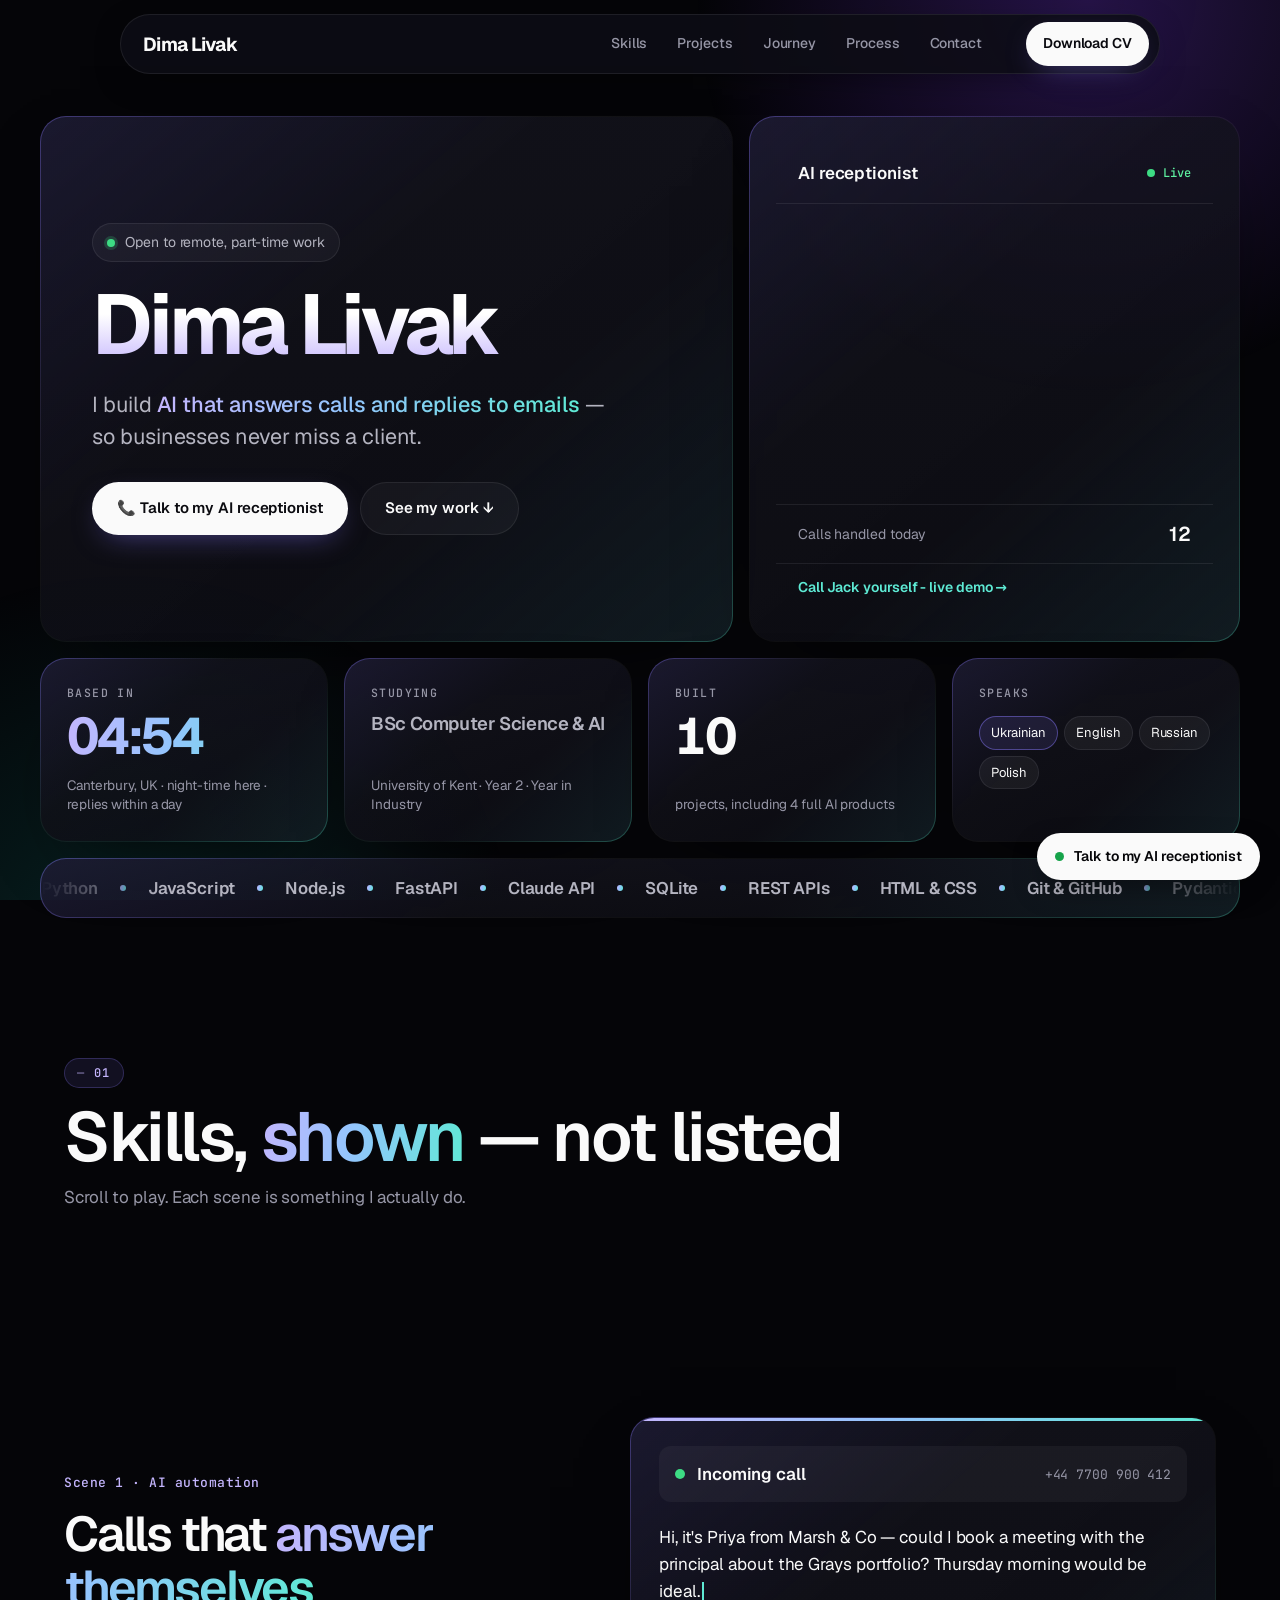
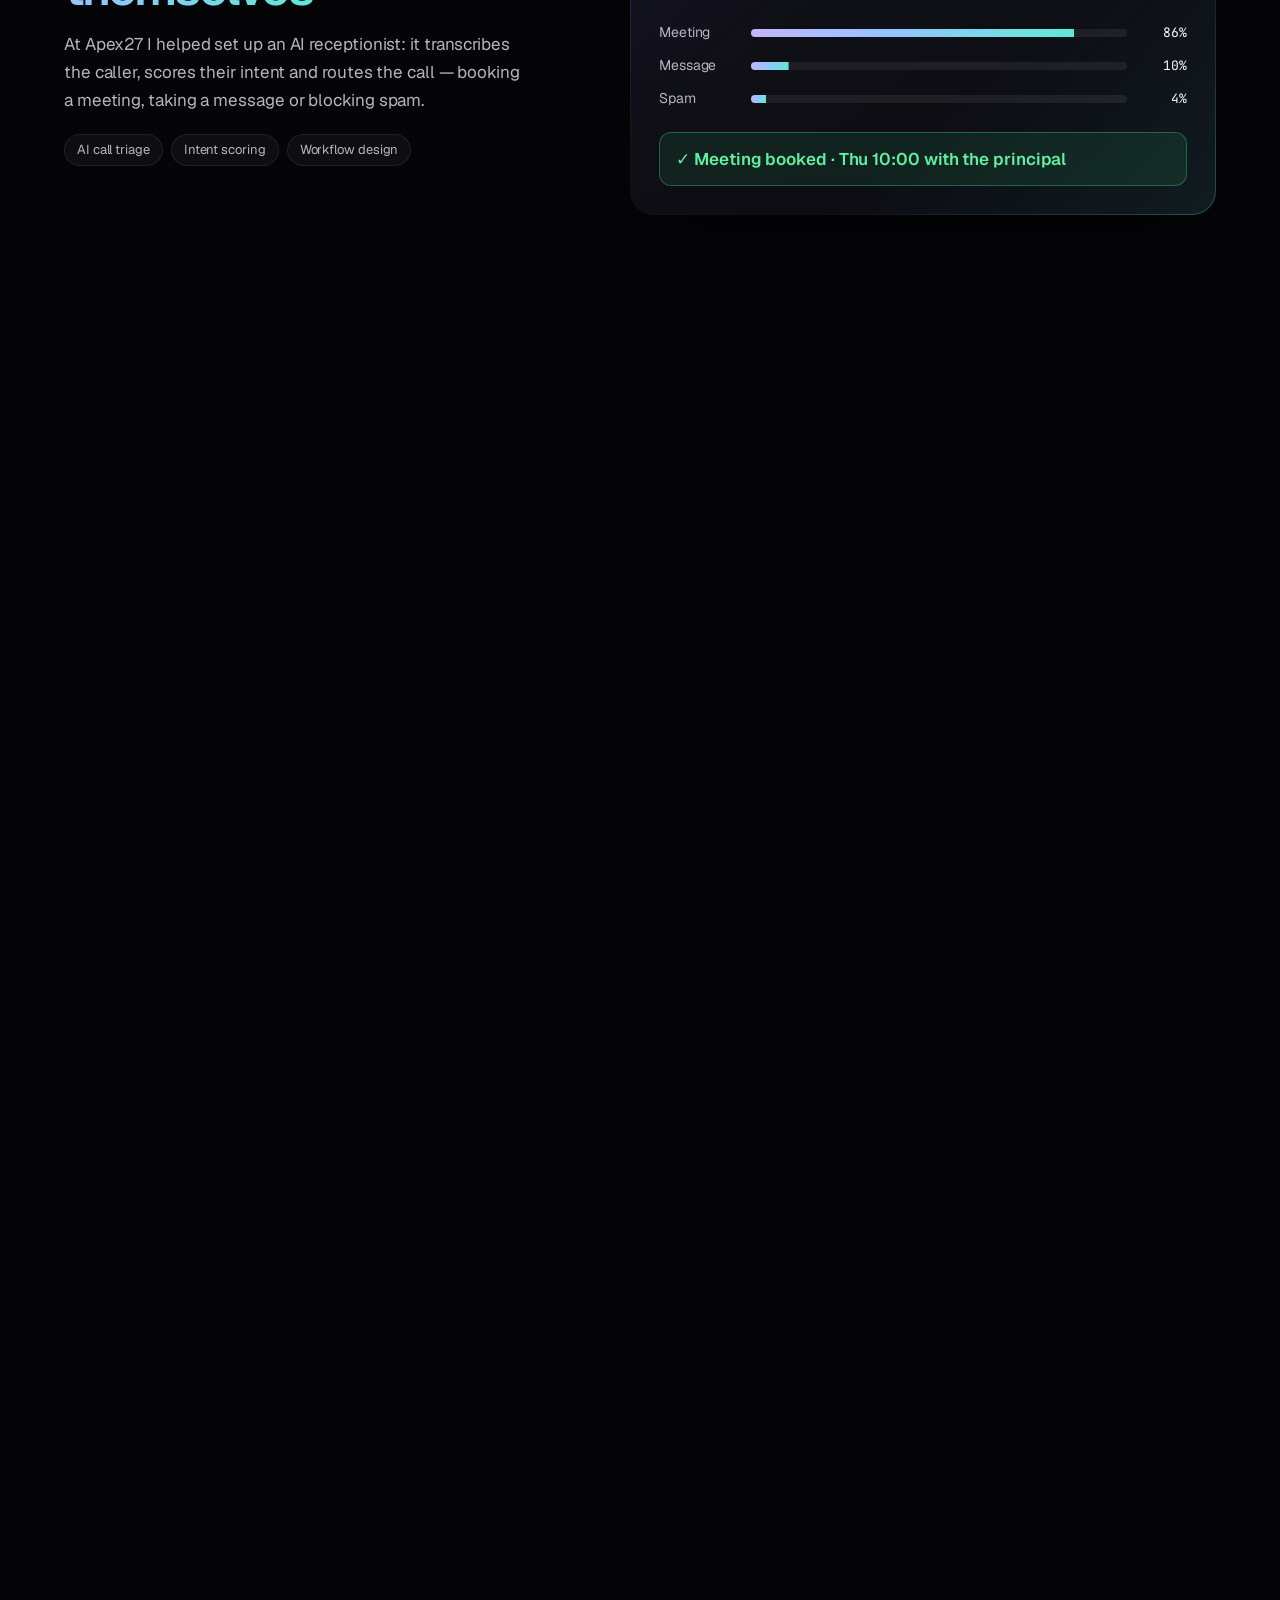
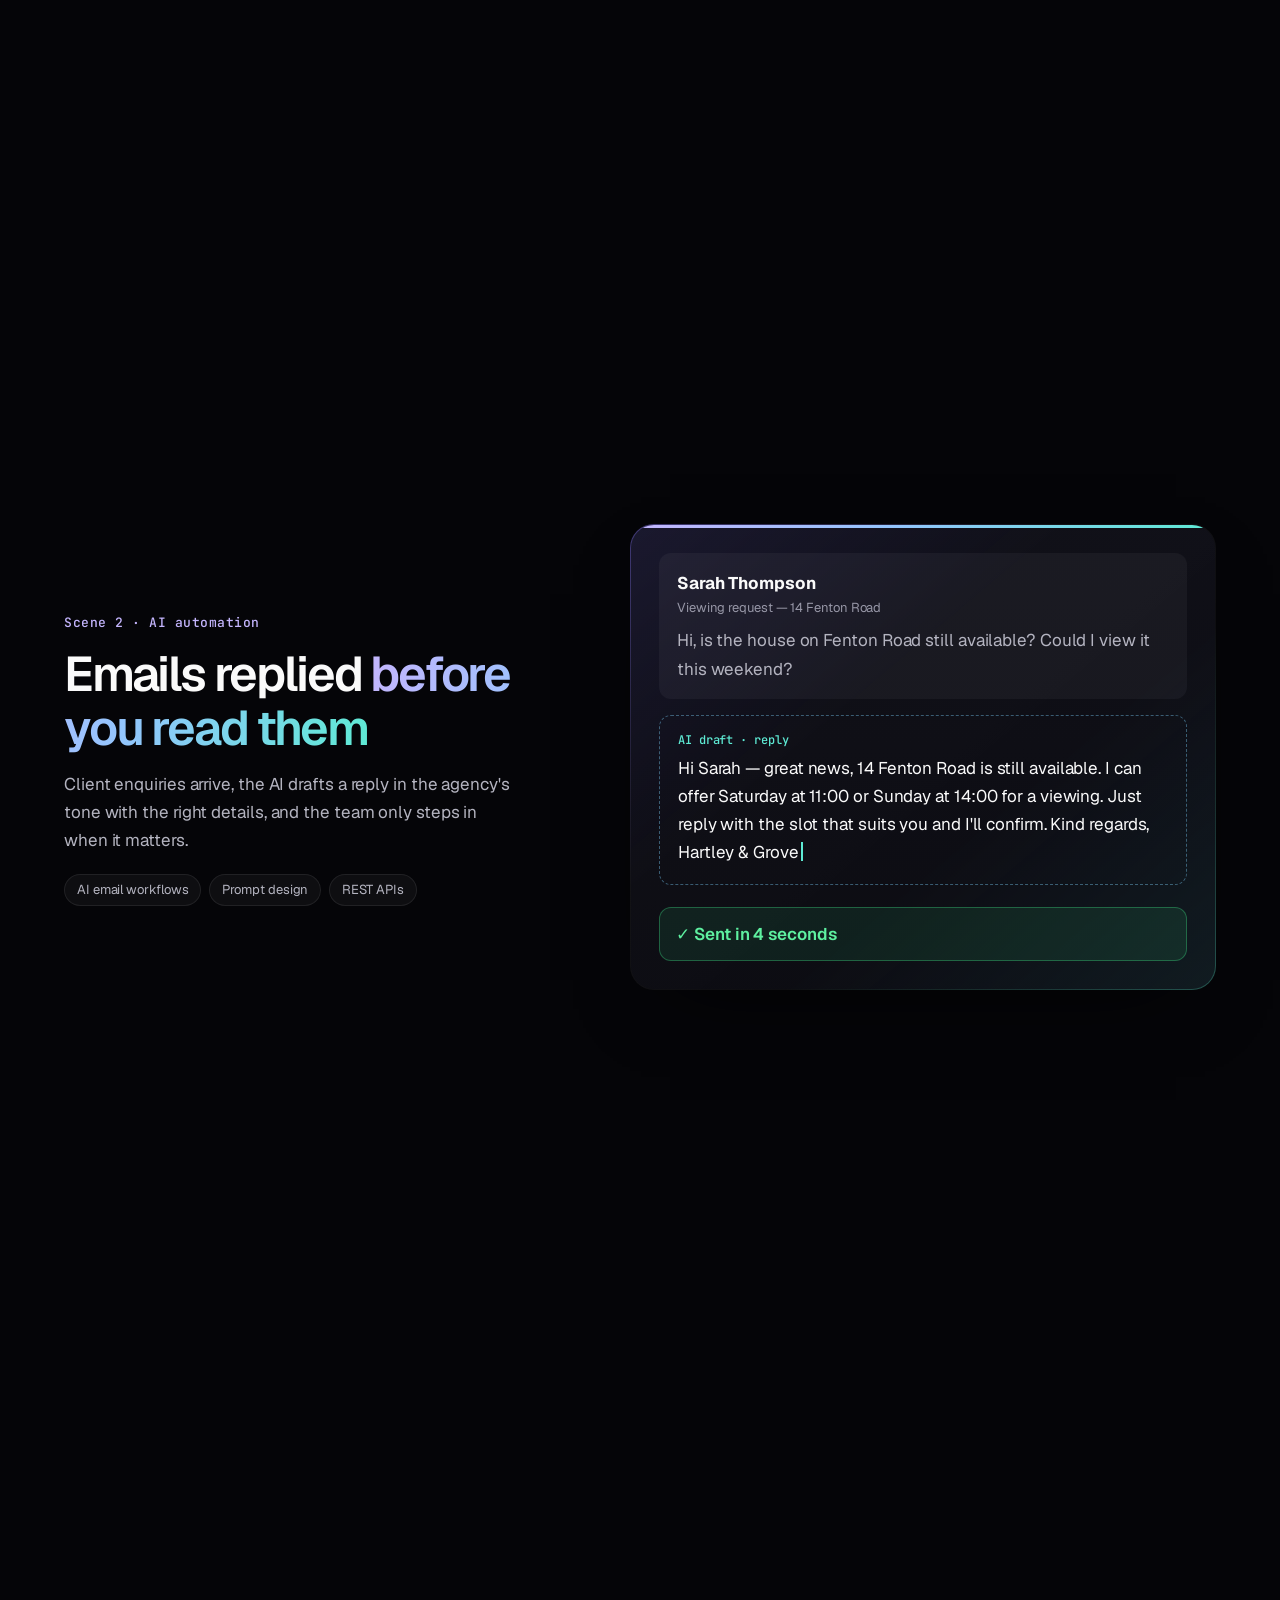
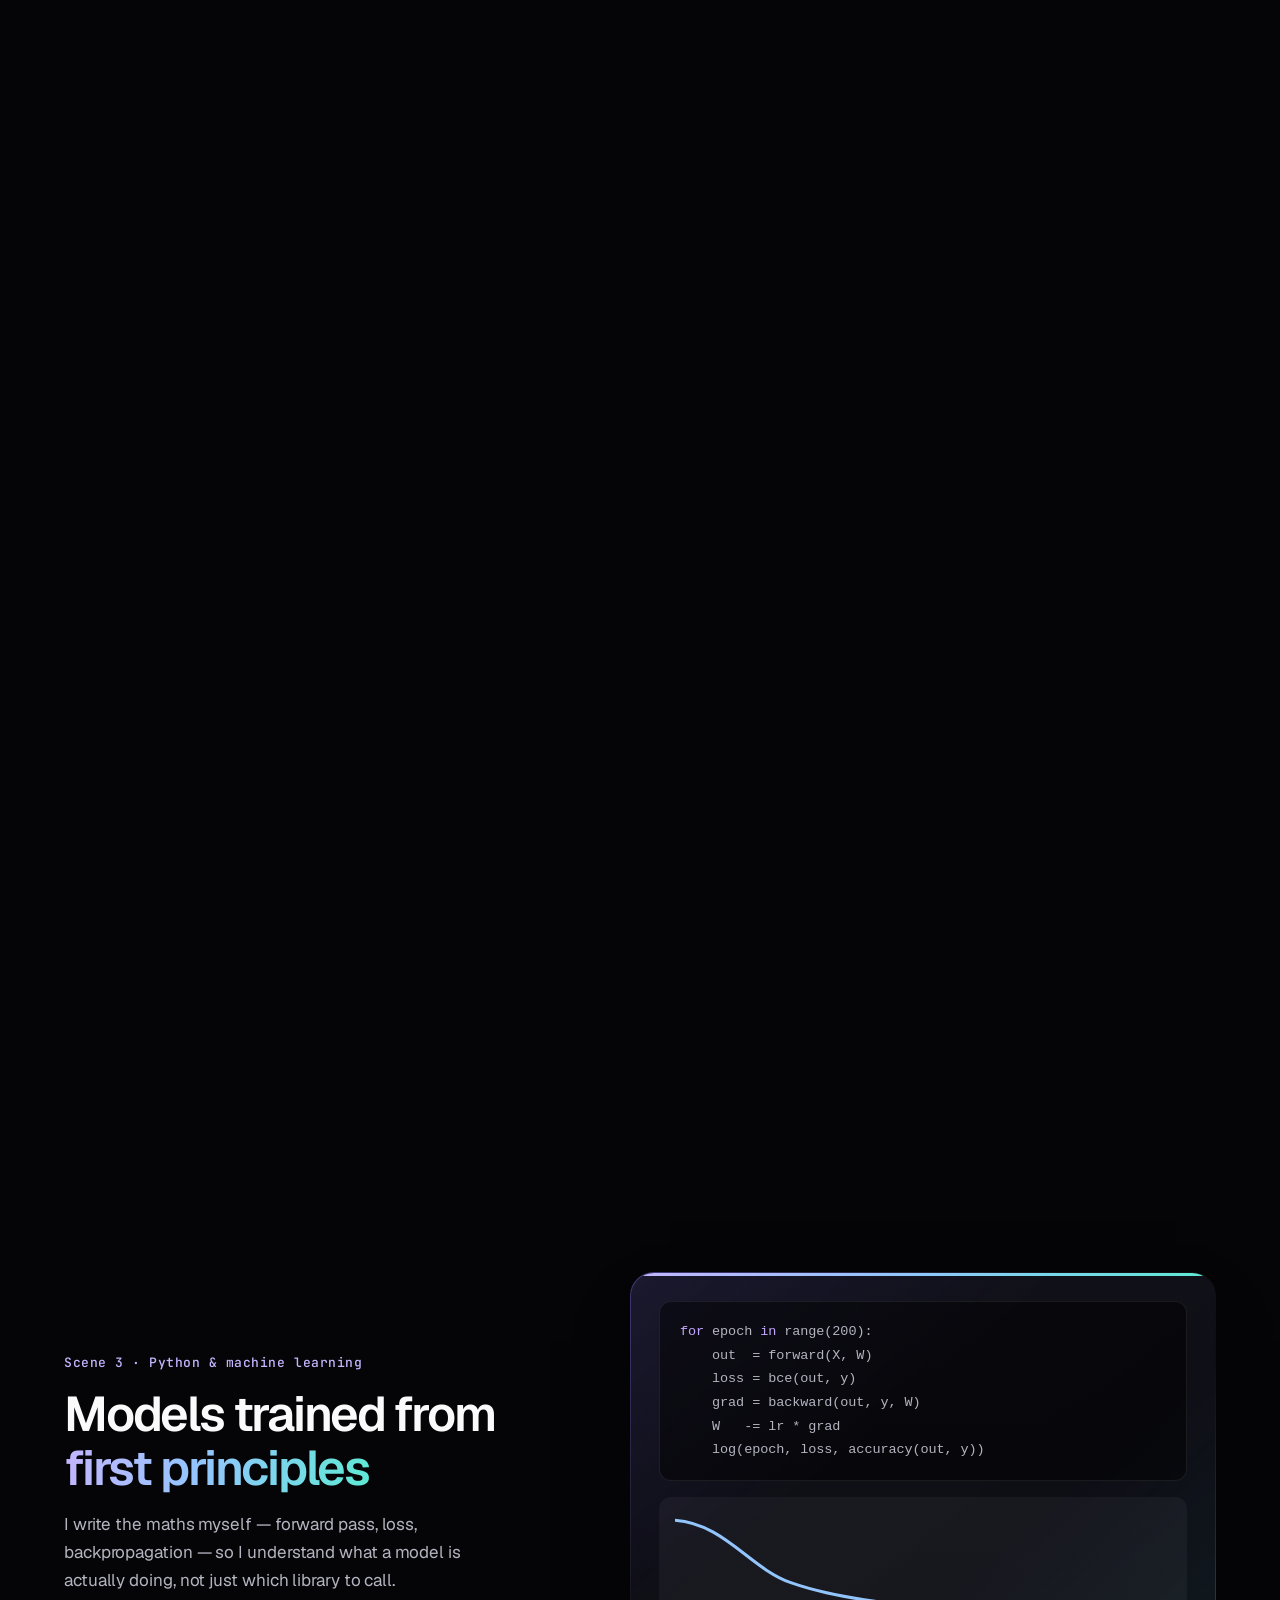
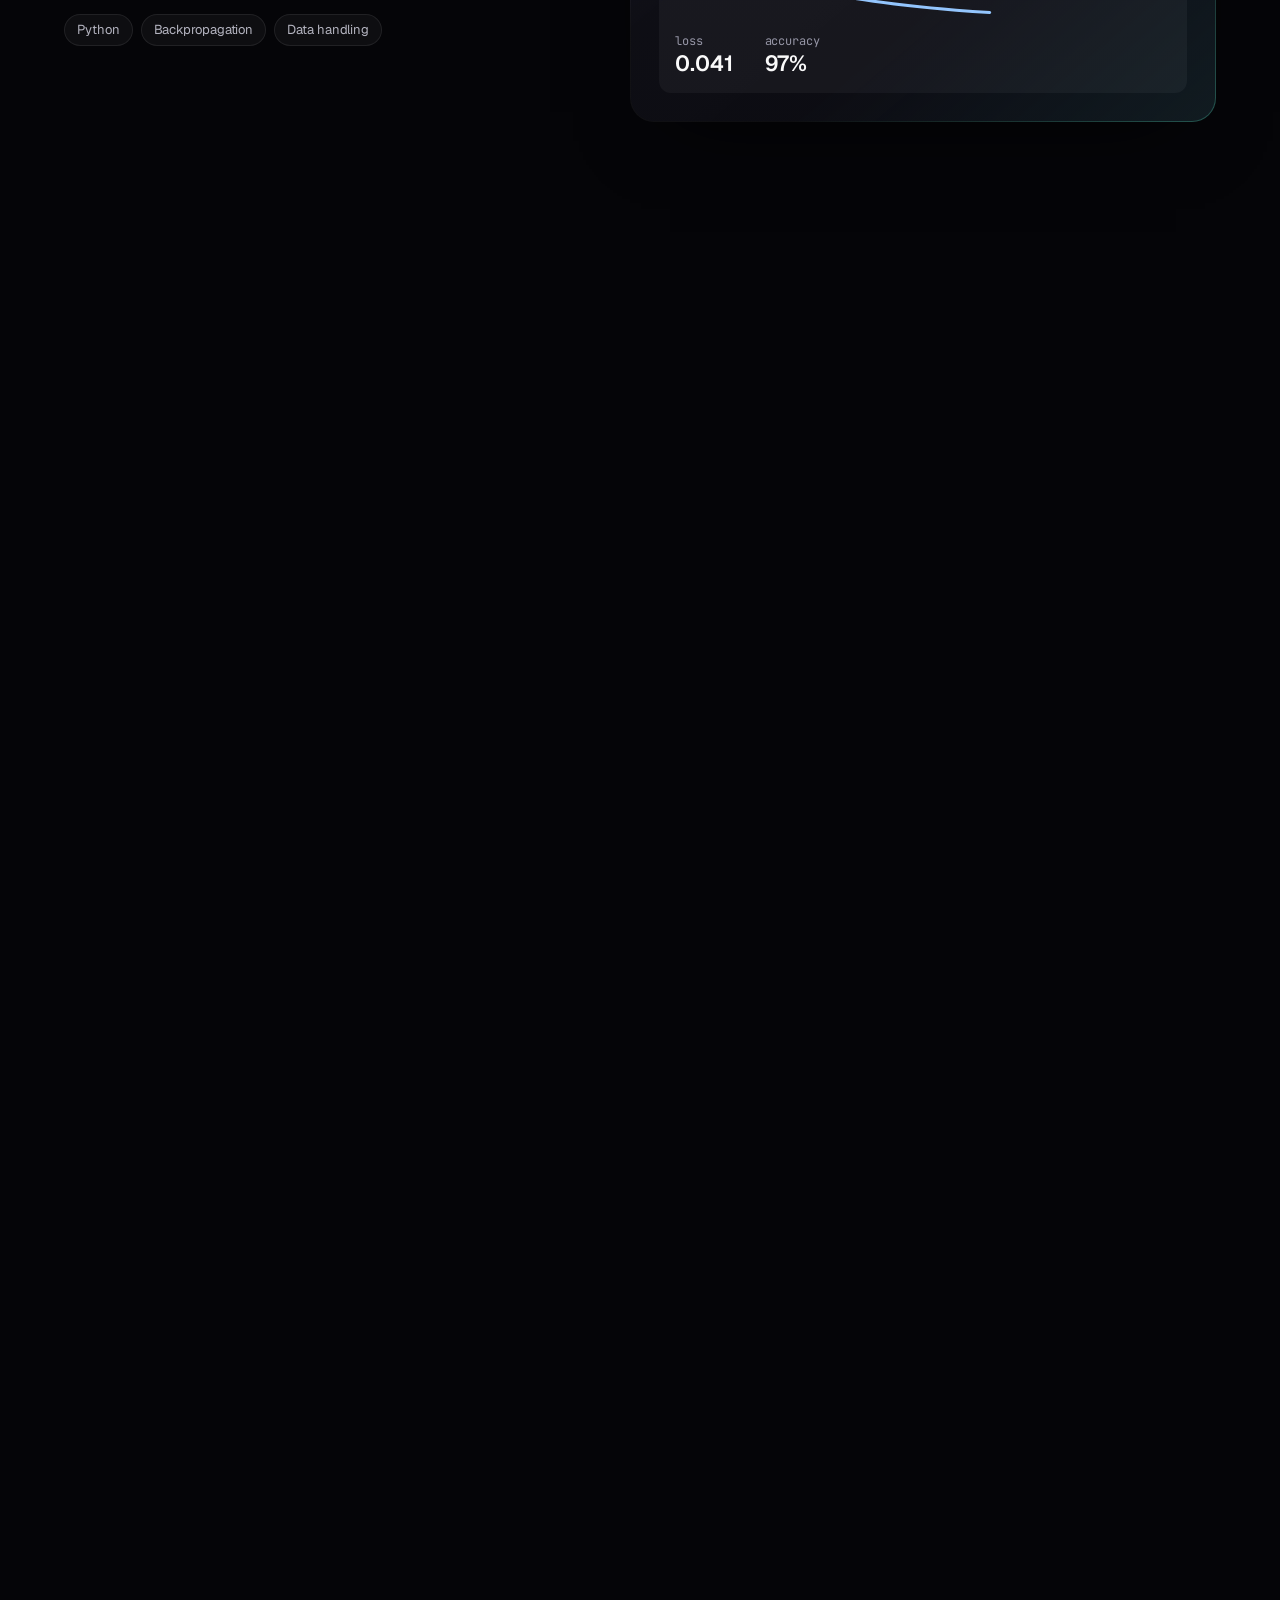
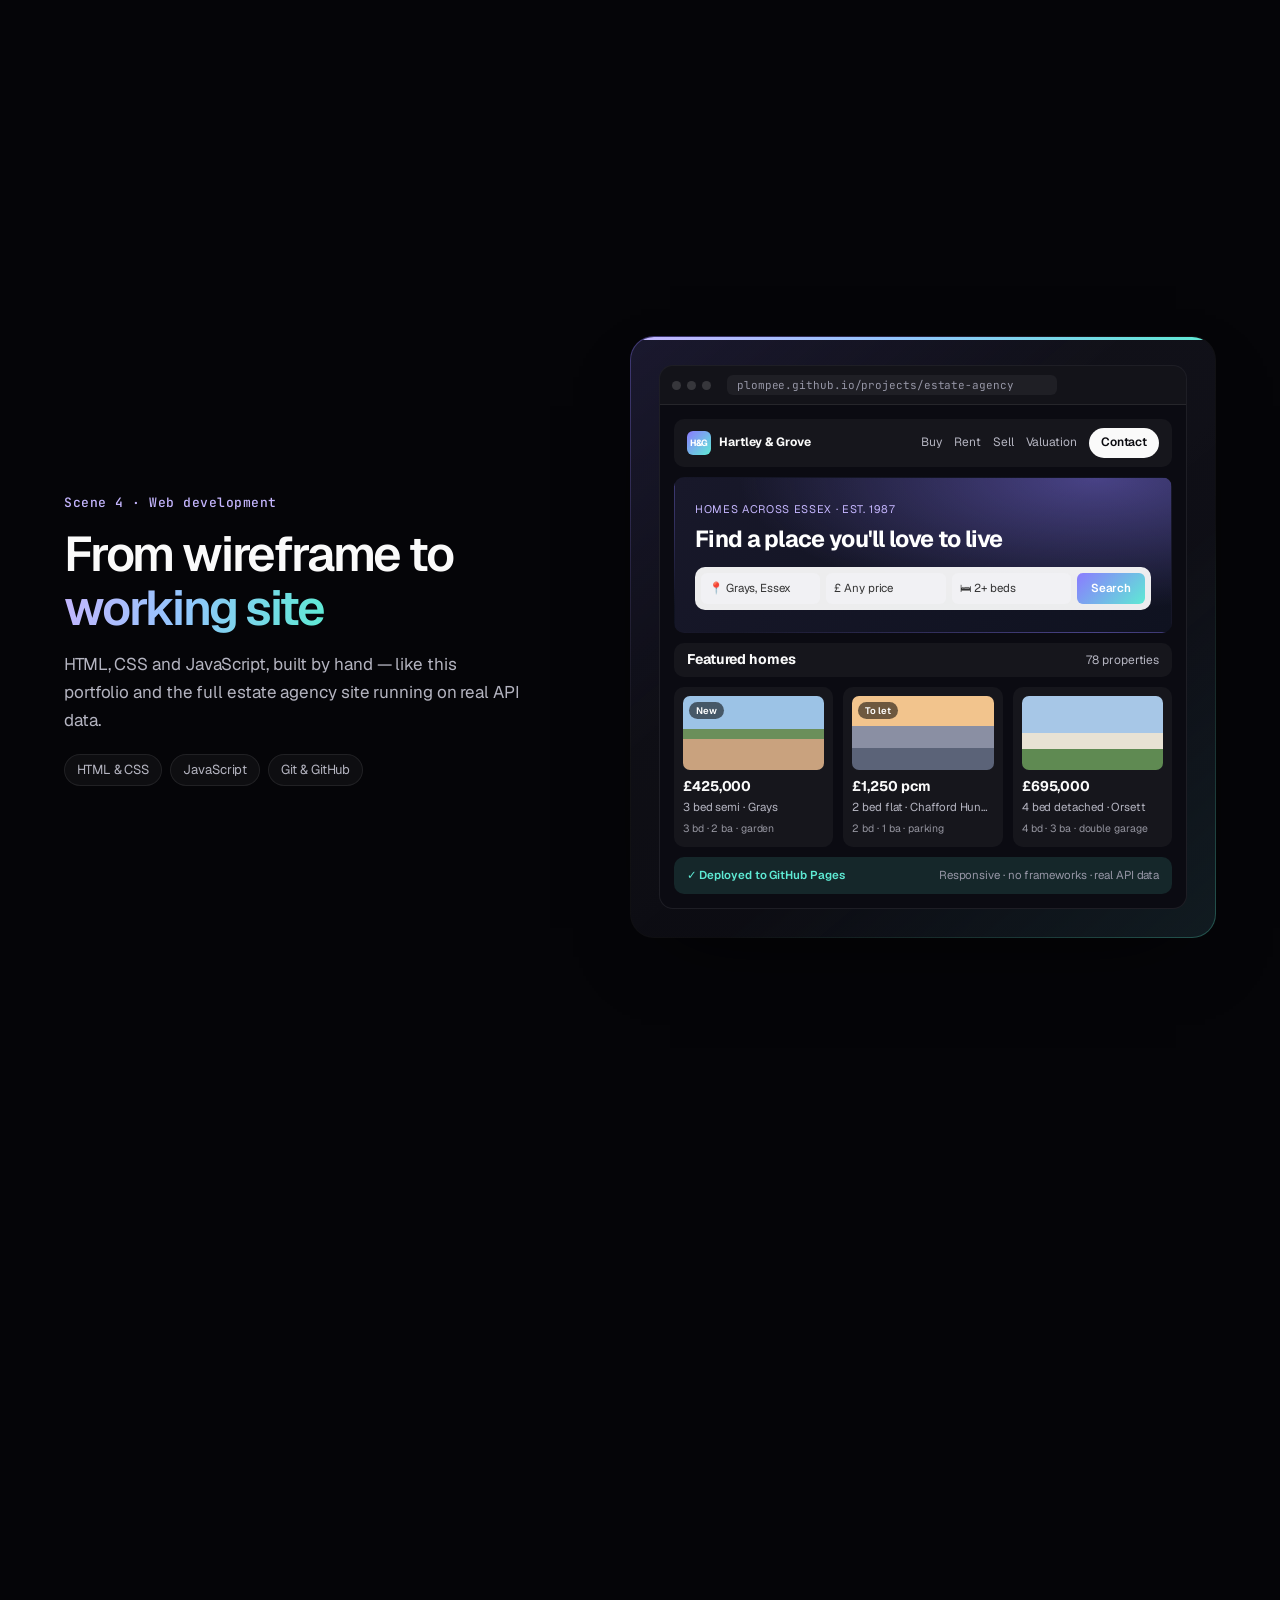
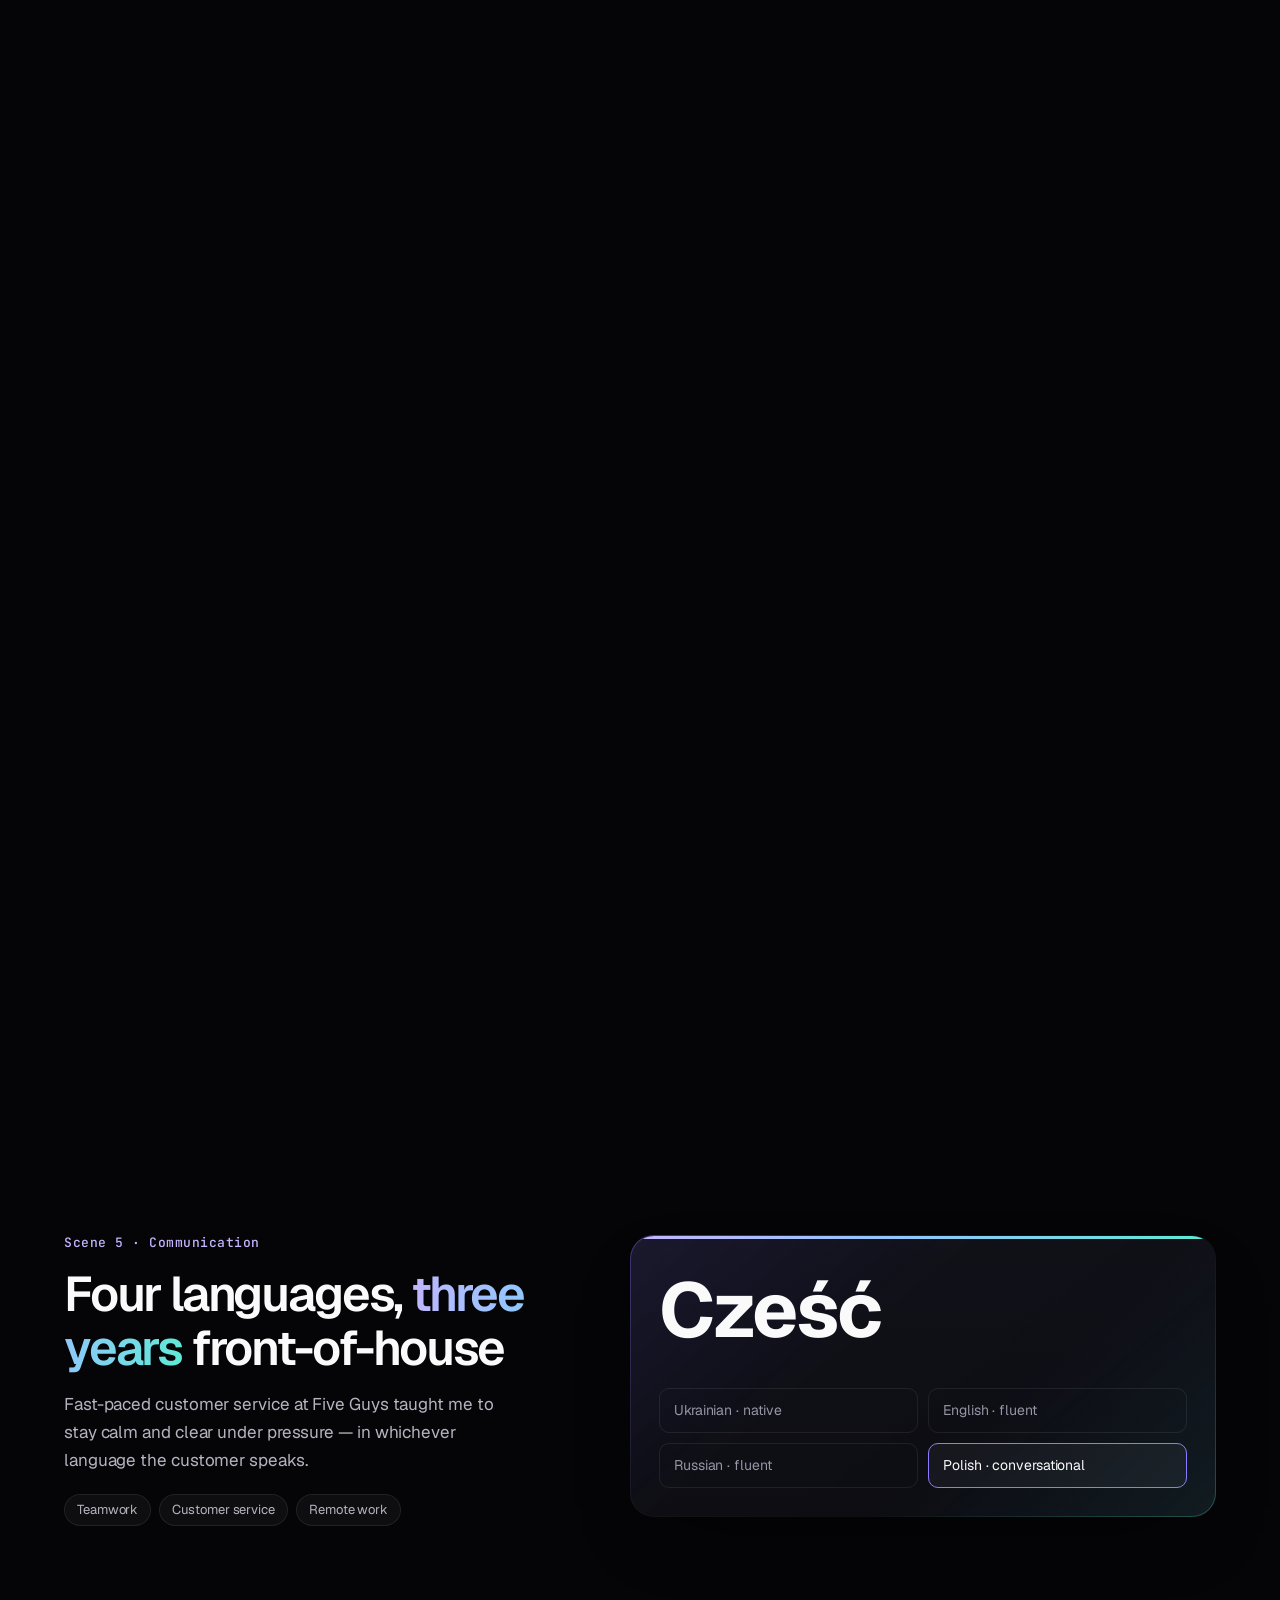
==== commit 1de41602: "Homepage: put the live Jack demo front and centre (hero button, feed link, floating button) Co-Autho" ====
--- a/index.html
+++ b/index.html
@@ -43,8 +43,8 @@
         <h1>Dima Livak</h1>
         <p class="role">I build <span>AI that answers calls and replies to emails</span> — so businesses never miss a client.</p>
         <div class="cta">
-          <a class="btn" href="#projects">See my work ↓</a>
-          <a class="btn ghost" href="#contact">Let's talk</a>
+          <a class="btn" href="jack/">📞 Talk to my AI receptionist</a>
+          <a class="btn ghost" href="#projects">See my work ↓</a>
         </div>
       </div>
 
@@ -52,6 +52,7 @@
         <div class="feed-head"><b>AI receptionist</b><span class="live"><i></i>Live</span></div>
         <ol class="calls" id="calls"></ol>
         <div class="feed-foot"><span>Calls handled today</span><b id="handled">12</b></div>
+        <a class="feed-try" href="jack/">Call Jack yourself - live demo →</a>
       </div>
 
       <div class="tile t-mini t-clock">
@@ -200,19 +201,19 @@
 
     <div class="features">
       <article class="feature" data-r>
-        <a class="feature-media pvid" href="https://github.com/plompee/ai-receptionist" target="_blank" rel="noopener" aria-label="AI Receptionist Studio on GitHub"><video muted loop playsinline preload="none" data-poster="assets/video/receptionist.webp" data-src="assets/video/receptionist.mp4"></video><span class="demo-label">Demo recording · AI answers scripted for this video</span><span class="play">View on GitHub ↗</span></a>
+        <a class="feature-media pvid" href="jack/" aria-label="Open the live AI receptionist demo"><video muted loop playsinline preload="none" data-poster="assets/video/receptionist.webp" data-src="assets/video/receptionist.mp4"></video><span class="demo-label">Demo recording · try it live below</span><span class="play">Talk to Jack live ↗</span></a>
         <div class="feature-body">
           <span class="feature-n">01</span>
-          <p class="meta">Full-stack AI · Node.js · Claude API</p>
-          <h3>AI Receptionist Studio</h3>
-          <p>A universal AI phone receptionist. Set up any business — services, prices, hours, FAQs, languages, tone — and it answers calls by voice or text: books, moves and cancels appointments, takes messages, transfers callers and blocks spam. Booking rules are enforced in code, so callers can't talk it out of them.</p>
-          <ul class="tags"><li>Node.js</li><li>Tool use</li><li>Speech recognition</li><li>13 languages</li></ul>
+          <p class="meta">Voice AI · Vapi · Claude · Google Calendar</p>
+          <h3>AI Receptionist — Jack</h3>
+          <p>A voice receptionist that answers like a real person: it checks the diary, books, moves and cancels appointments, takes messages and handles questions in English, Ukrainian and Polish. Live speech and voice run on Vapi with Claude as the brain; bookings go straight into Google Calendar, and the booking rules are enforced in code, so callers can't talk it out of them.</p>
+          <ul class="tags"><li>Vapi</li><li>Claude Haiku</li><li>Tool calling</li><li>Google Calendar</li></ul>
           <div class="talk-jack">
             <button class="btn tj-btn" id="talk-jack" type="button" aria-pressed="false"><span class="tj-dot" aria-hidden="true"></span><span class="tj-label">Talk to Jack</span></button>
             <p class="tj-note"><strong>Try it live:</strong> Jack is the AI receptionist for Fade &amp; Co., a demo barber shop. Ask about prices or book a cut. Uses your microphone, calls end after 3 minutes.</p>
             <p class="tj-status" id="talk-jack-status" role="status" aria-live="polite"></p>
           </div>
-          <div class="links"><a class="btn btn-sm" href="https://github.com/plompee/ai-receptionist" target="_blank" rel="noopener">View on GitHub</a><a class="btn btn-sm ghost" href="https://github.com/plompee/ai-receptionist#run-it" target="_blank" rel="noopener">Run it yourself</a></div>
+          <div class="links"><a class="btn btn-sm" href="jack/">Open the live demo ↗</a><a class="btn btn-sm ghost" href="https://github.com/plompee/ai-receptionist" target="_blank" rel="noopener">View on GitHub</a></div>
         </div>
       </article>
       <article class="feature" data-r>
@@ -370,6 +371,8 @@
   </section>
 </main>
 
+<a class="jack-fab" href="jack/" aria-label="Talk to Jack, my AI receptionist - live demo"><span class="jf-dot" aria-hidden="true"></span>Talk to my AI receptionist</a>
+
 <footer class="footer">
   <p class="wordmark" aria-hidden="true">Dima Livak</p>
   <div class="footer-row"><span>© 2026 Dima Livak · Canterbury, UK</span><a href="#top">Back to top ↑</a></div>
--- a/style.css
+++ b/style.css
@@ -576,3 +576,14 @@
 .tj-note { margin-top: 10px; font-size: 14px; color: var(--mute); }
 .tj-status { margin-top: 6px; min-height: 1.4em; font: 500 13px/1.4 var(--mono); color: var(--a2); }
 @media (prefers-reduced-motion: reduce) { .tj-btn[data-state="live"] .tj-dot { animation: none; } }
+
+/* Jack live demo: hero feed link + floating button */
+.feed-try { display: block; padding: 12px 22px 16px; font-size: 14px; font-weight: 600; color: var(--a2); border-top: 1px solid var(--line); }
+.feed-try:hover { color: var(--fg); }
+.jack-fab { position: fixed; right: 20px; bottom: 20px; z-index: 60; display: inline-flex; align-items: center; gap: 10px; padding: 12px 18px; border-radius: 99px;
+  background: var(--fg); color: var(--bg); font-weight: 600; font-size: 14px; box-shadow: 0 12px 32px -10px rgba(0, 0, 0, .6); transition: transform .2s, background .2s, color .2s; }
+.jack-fab:hover { transform: translateY(-2px); background: var(--a1); color: #fff; }
+.jf-dot { width: 9px; height: 9px; border-radius: 50%; background: #16a34a; animation: jf-pulse 1.8s infinite; }
+@keyframes jf-pulse { 0% { box-shadow: 0 0 0 0 rgba(22, 163, 74, .55); } 70% { box-shadow: 0 0 0 9px rgba(22, 163, 74, 0); } 100% { box-shadow: 0 0 0 0 rgba(22, 163, 74, 0); } }
+@media (max-width: 560px) { .jack-fab { right: 16px; bottom: 16px; left: 16px; justify-content: center; } }
+@media (prefers-reduced-motion: reduce) { .jf-dot { animation: none; } }
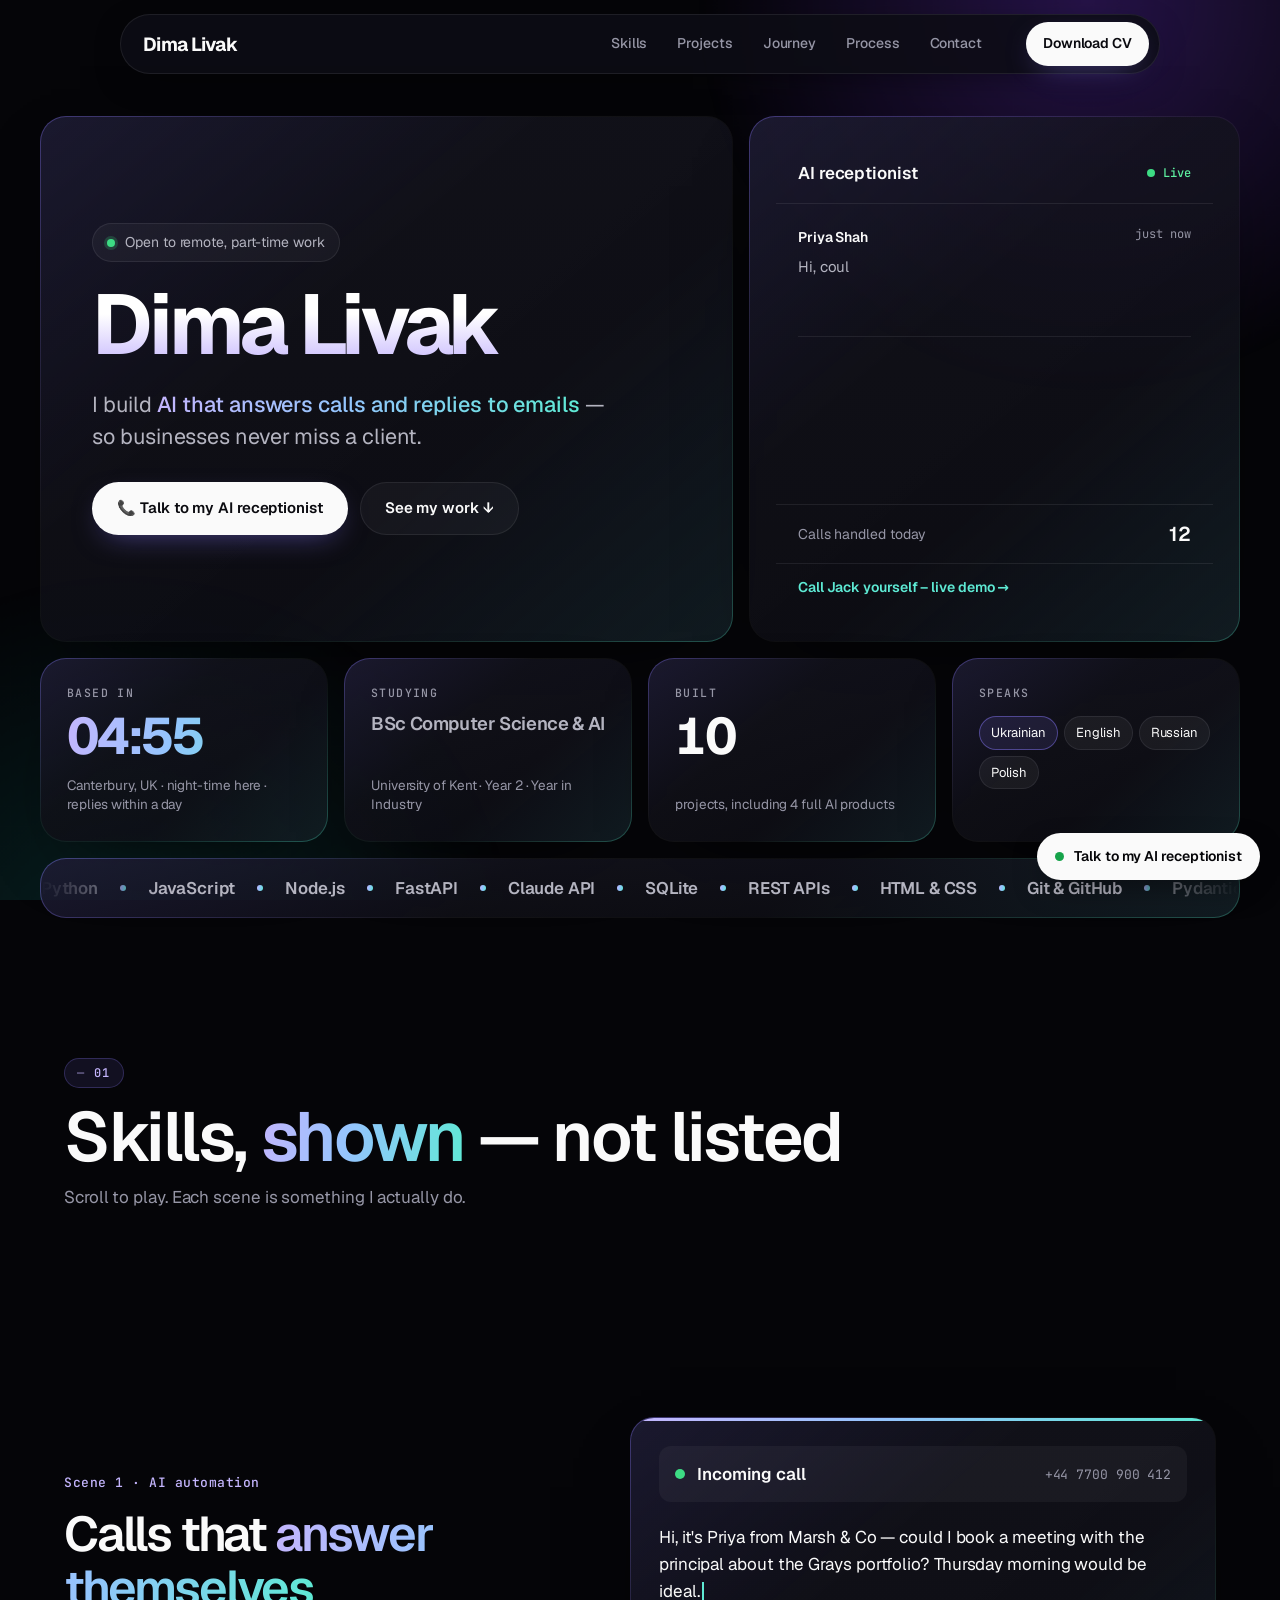
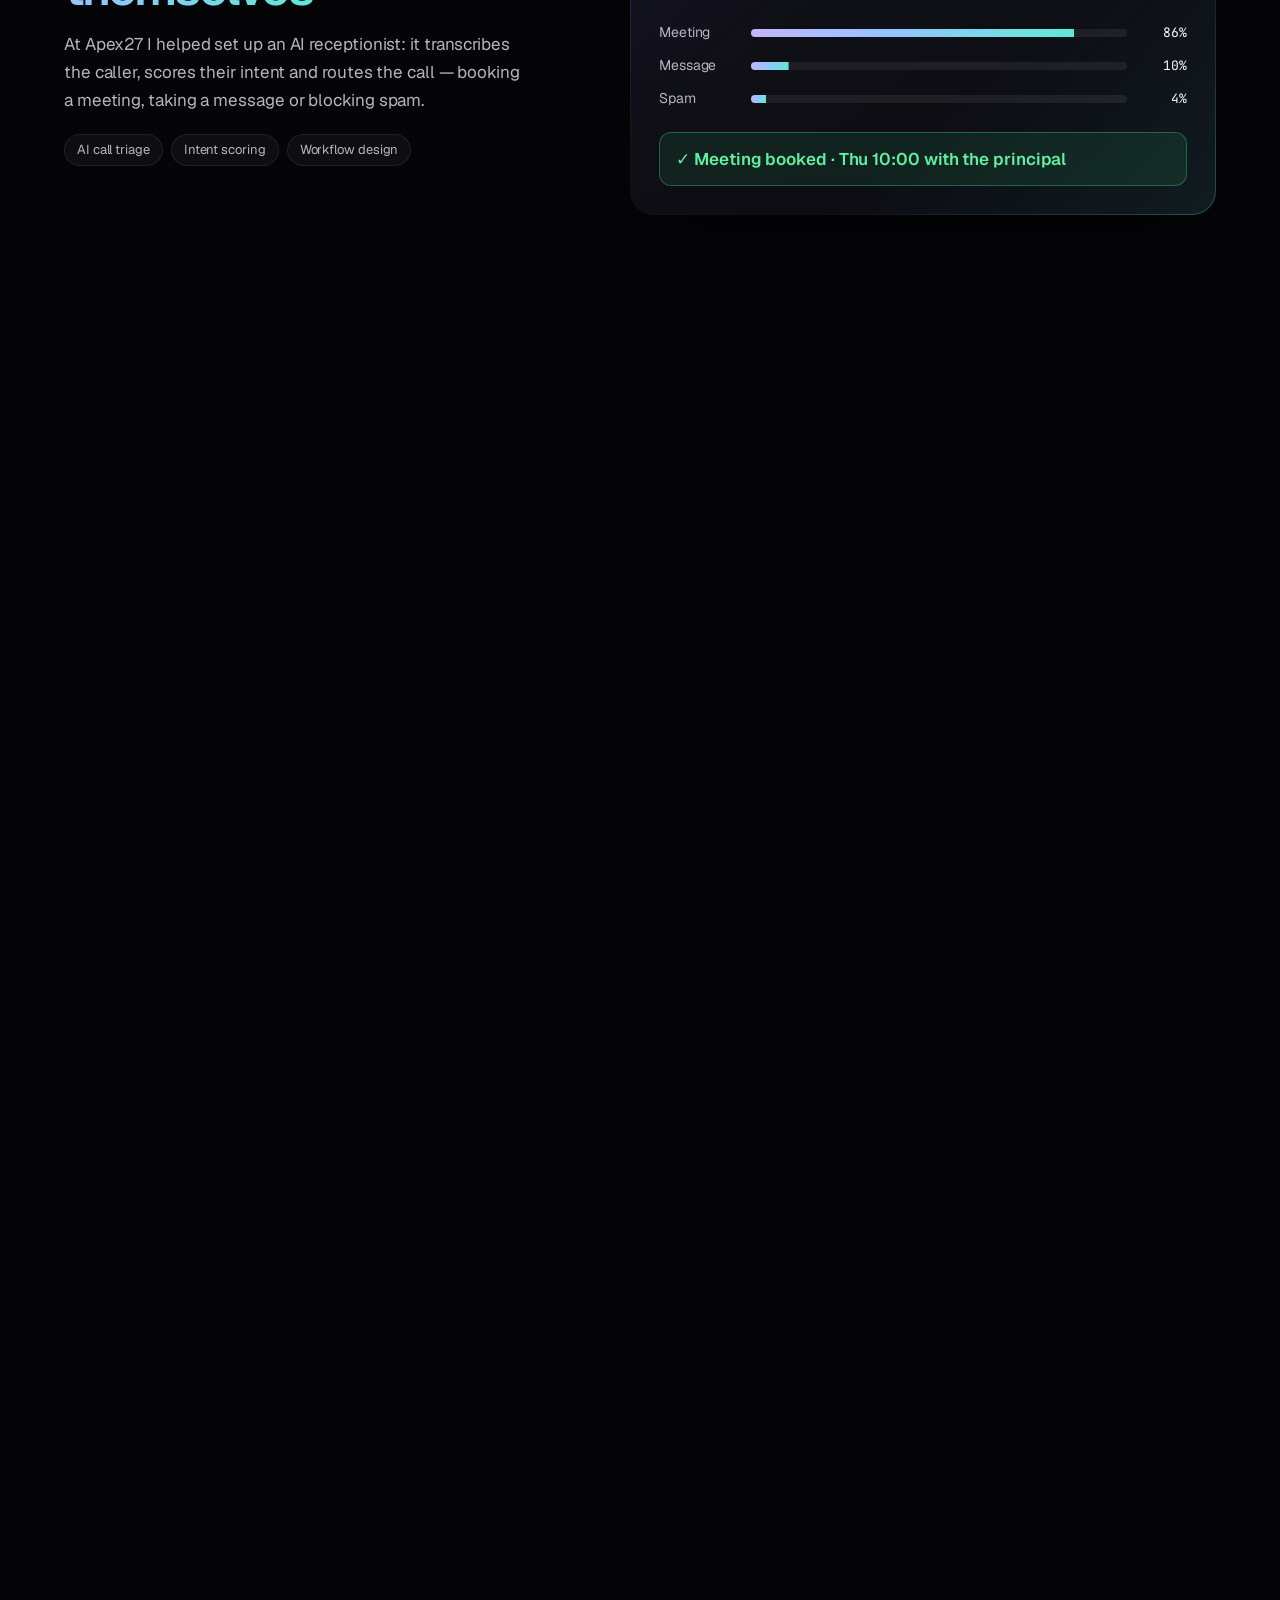
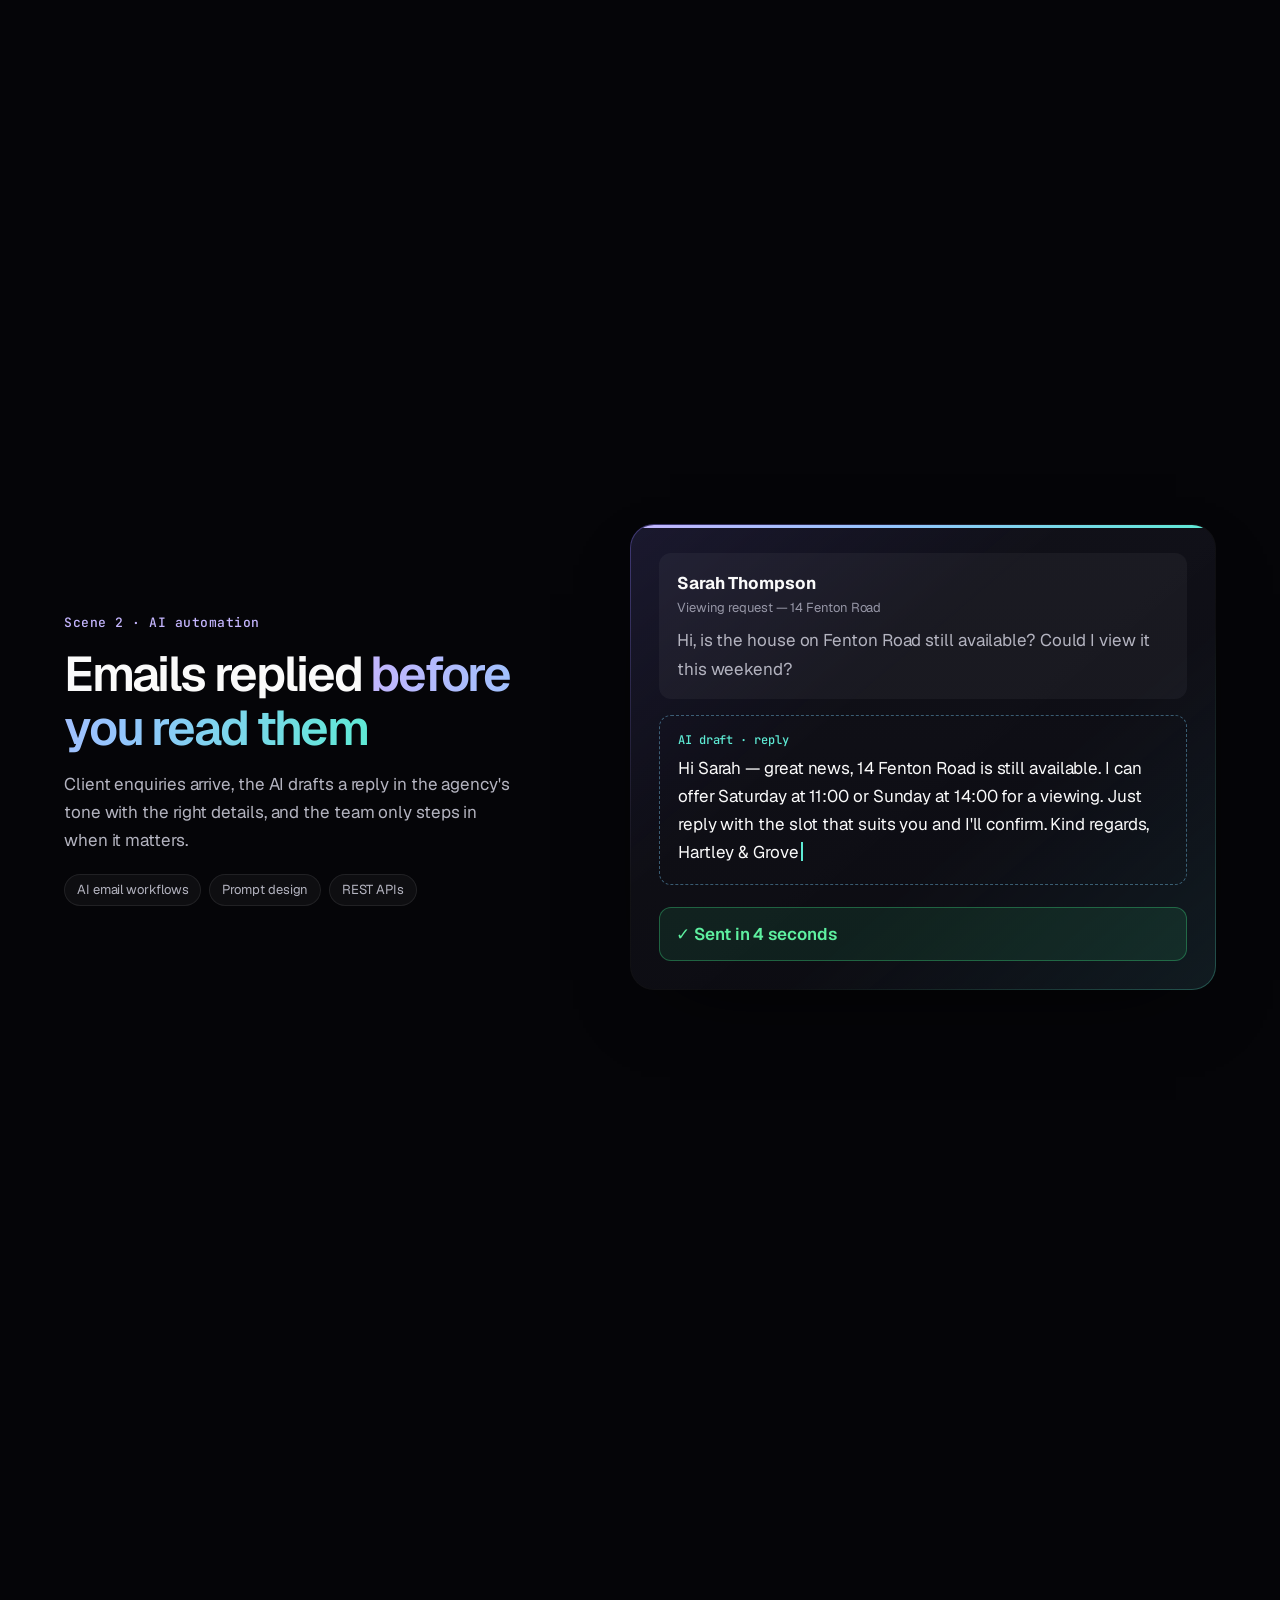
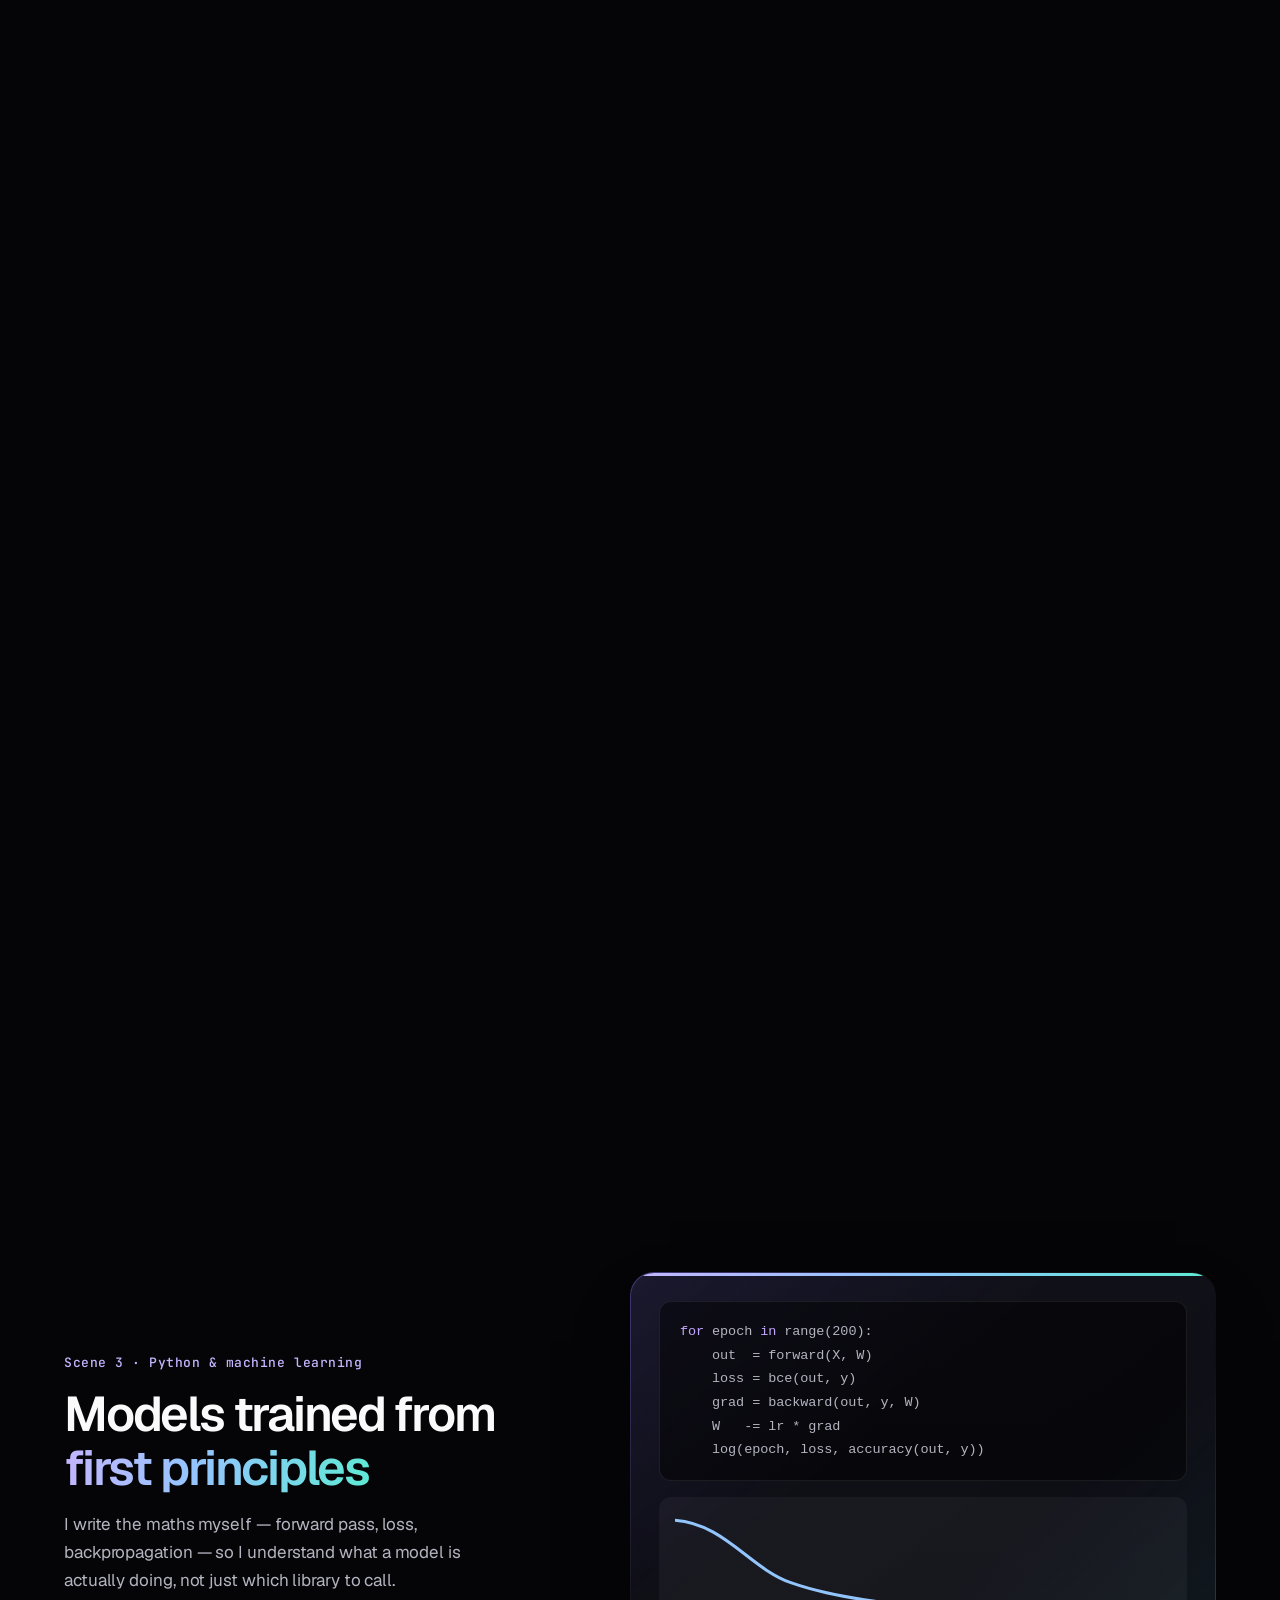
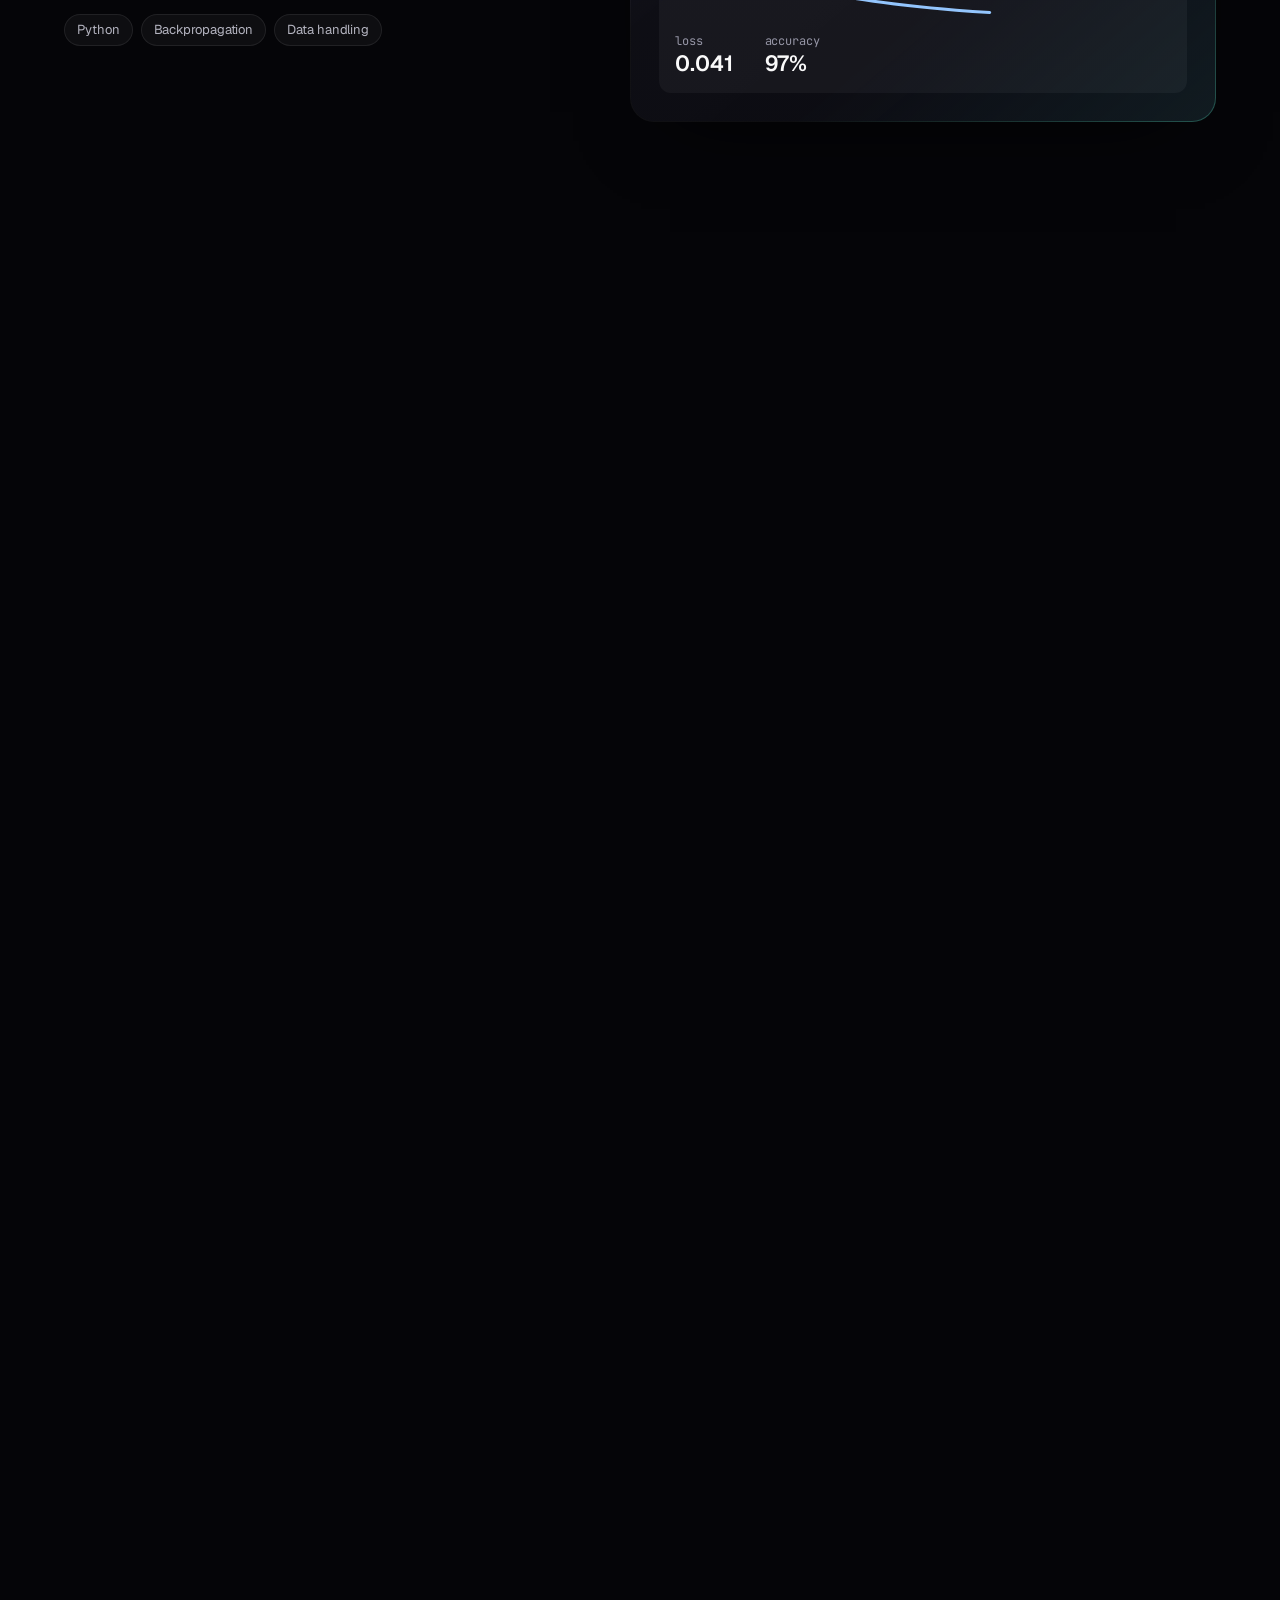
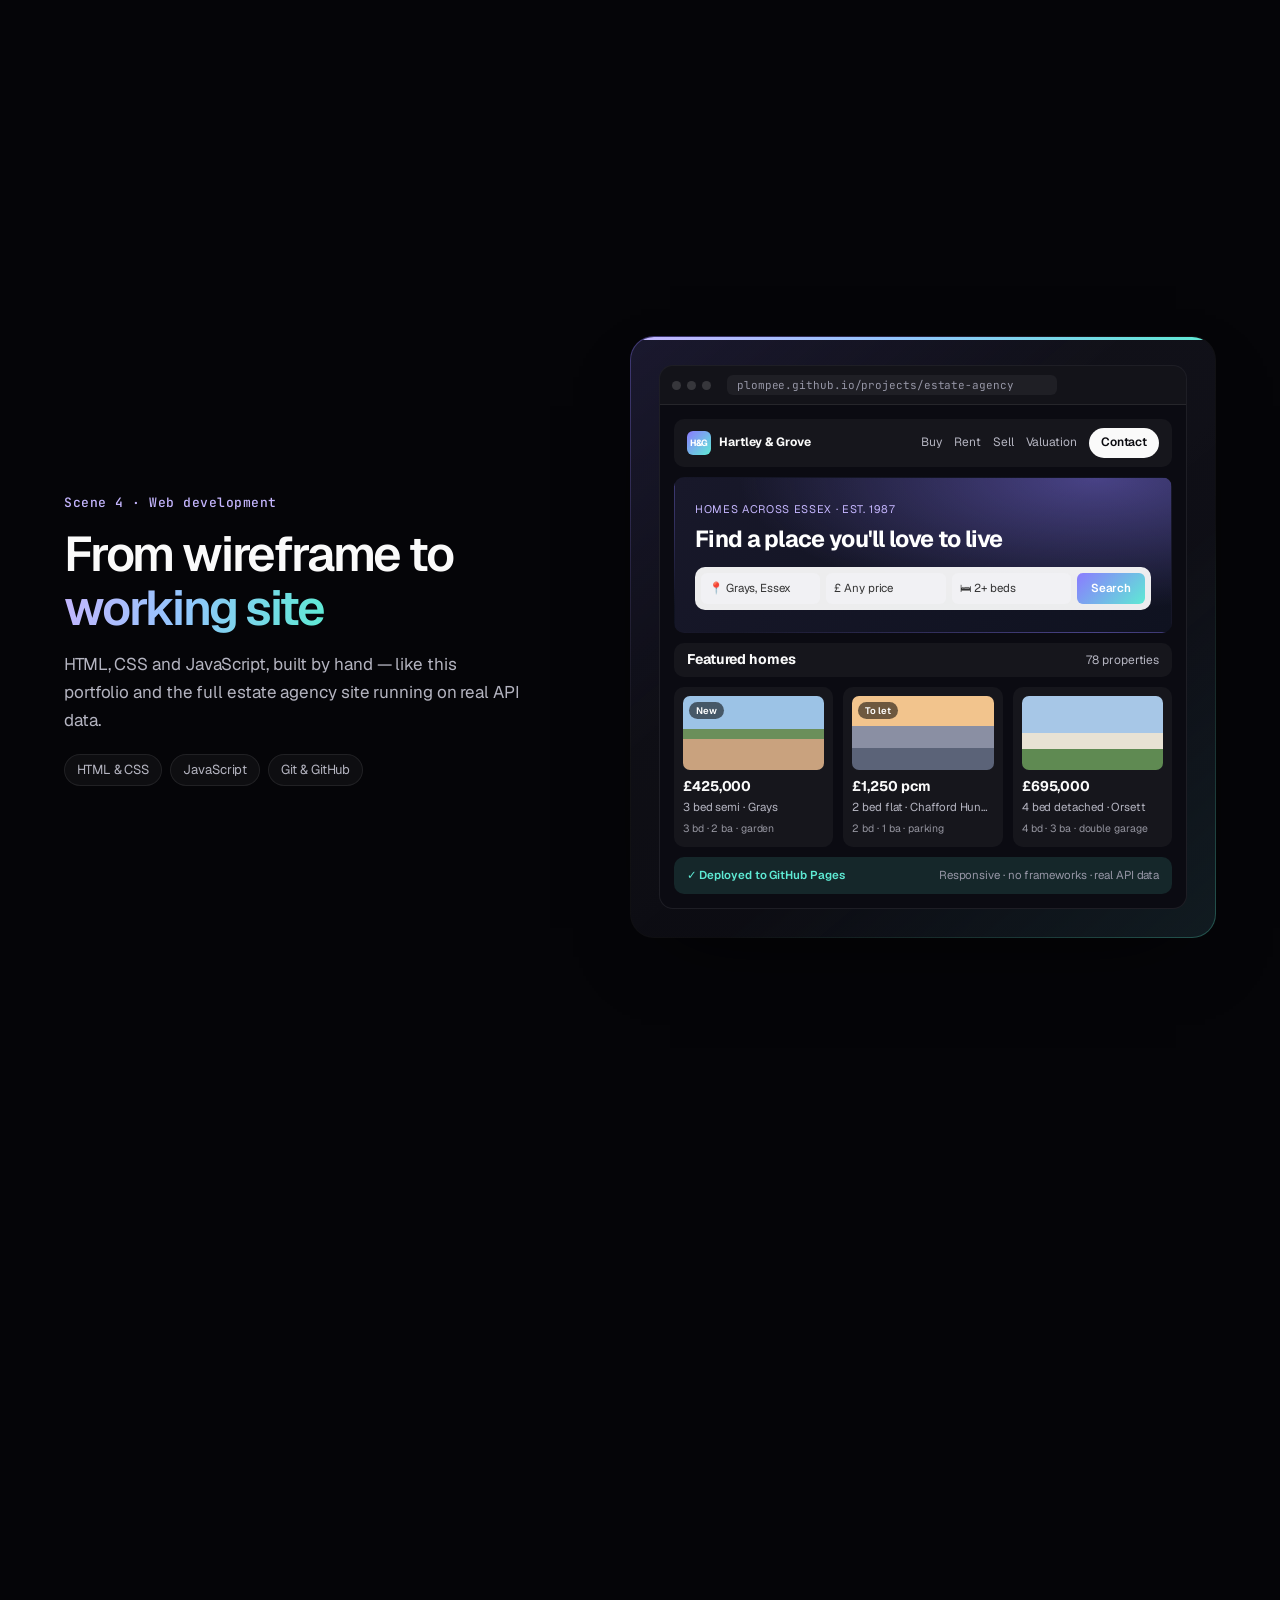
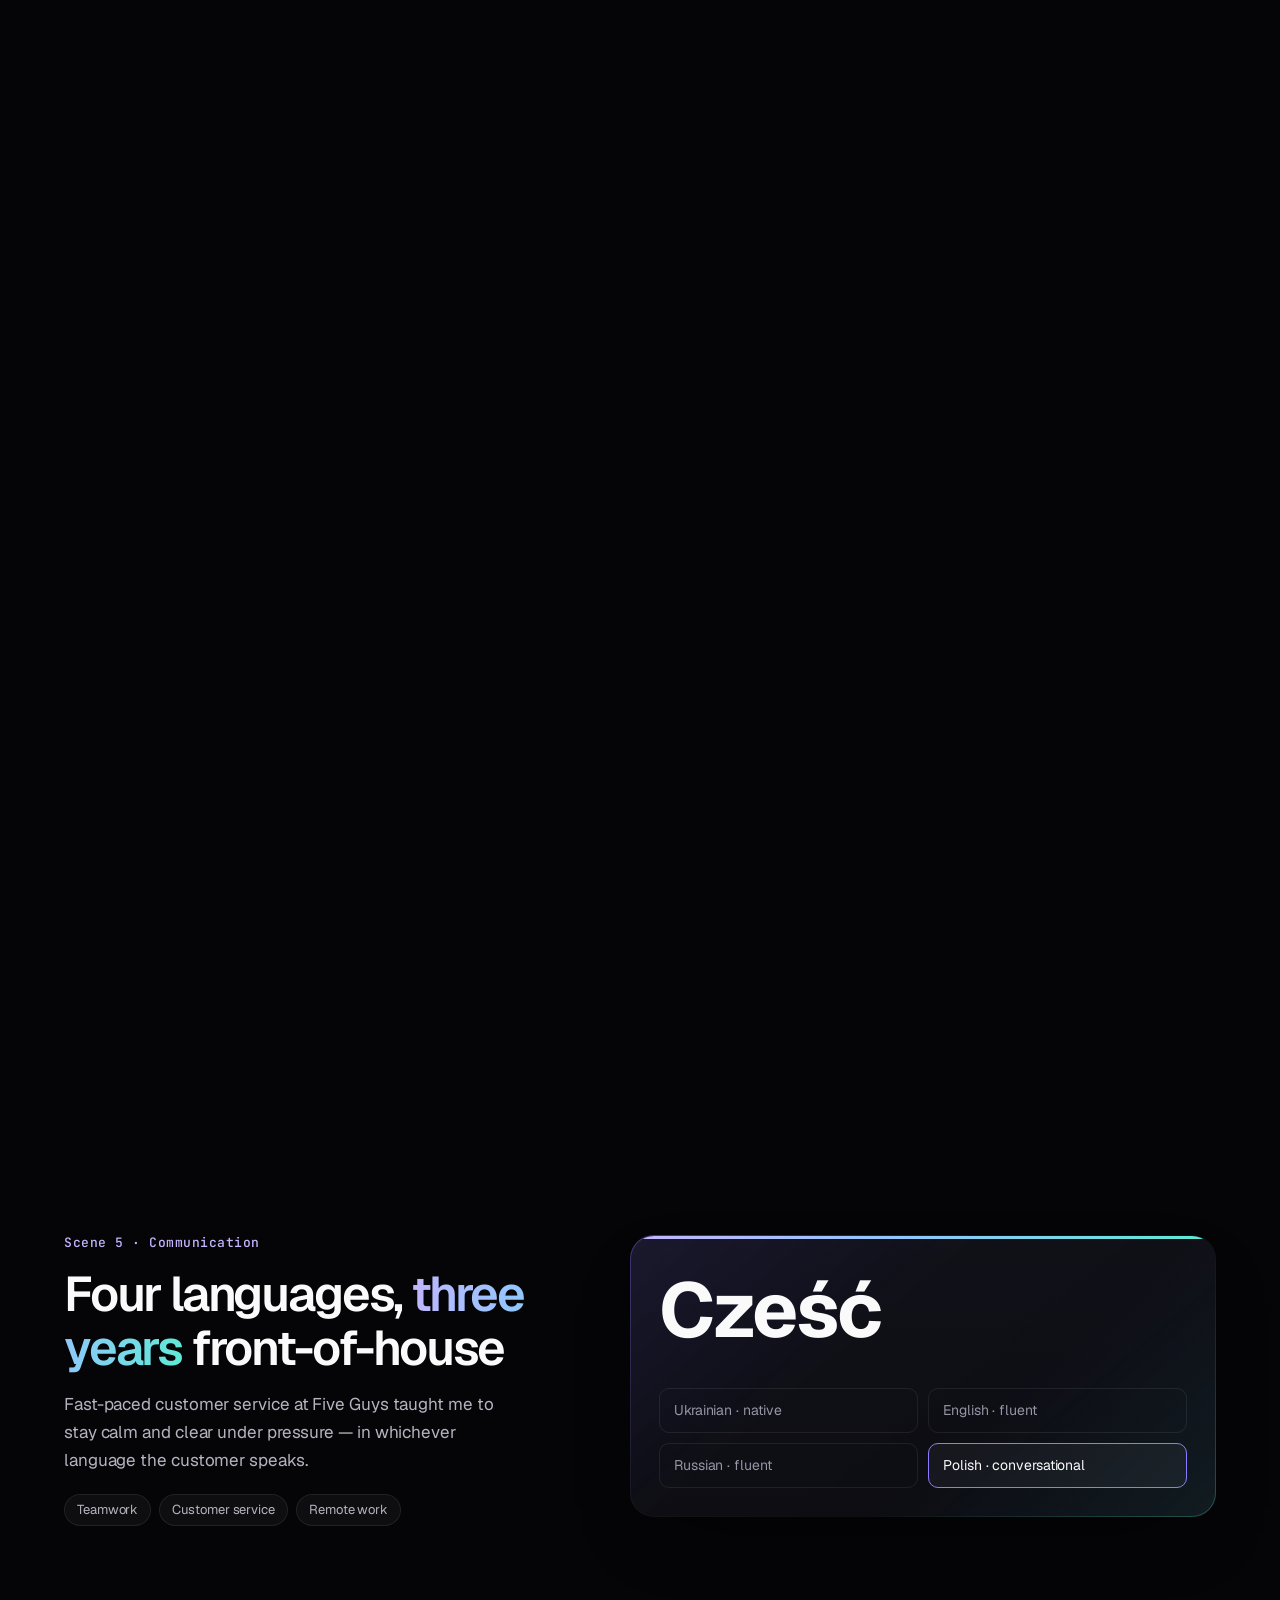
==== commit 8623541e: "Homepage: tidy live-demo link text (re-publish) Co-Authored-By: Claude Opus 5.5 <noreply@anthropic.c" ====
--- a/index.html
+++ b/index.html
@@ -52,7 +52,7 @@
         <div class="feed-head"><b>AI receptionist</b><span class="live"><i></i>Live</span></div>
         <ol class="calls" id="calls"></ol>
         <div class="feed-foot"><span>Calls handled today</span><b id="handled">12</b></div>
-        <a class="feed-try" href="jack/">Call Jack yourself - live demo →</a>
+        <a class="feed-try" href="jack/">Call Jack yourself – live demo →</a>
       </div>
 
       <div class="tile t-mini t-clock">
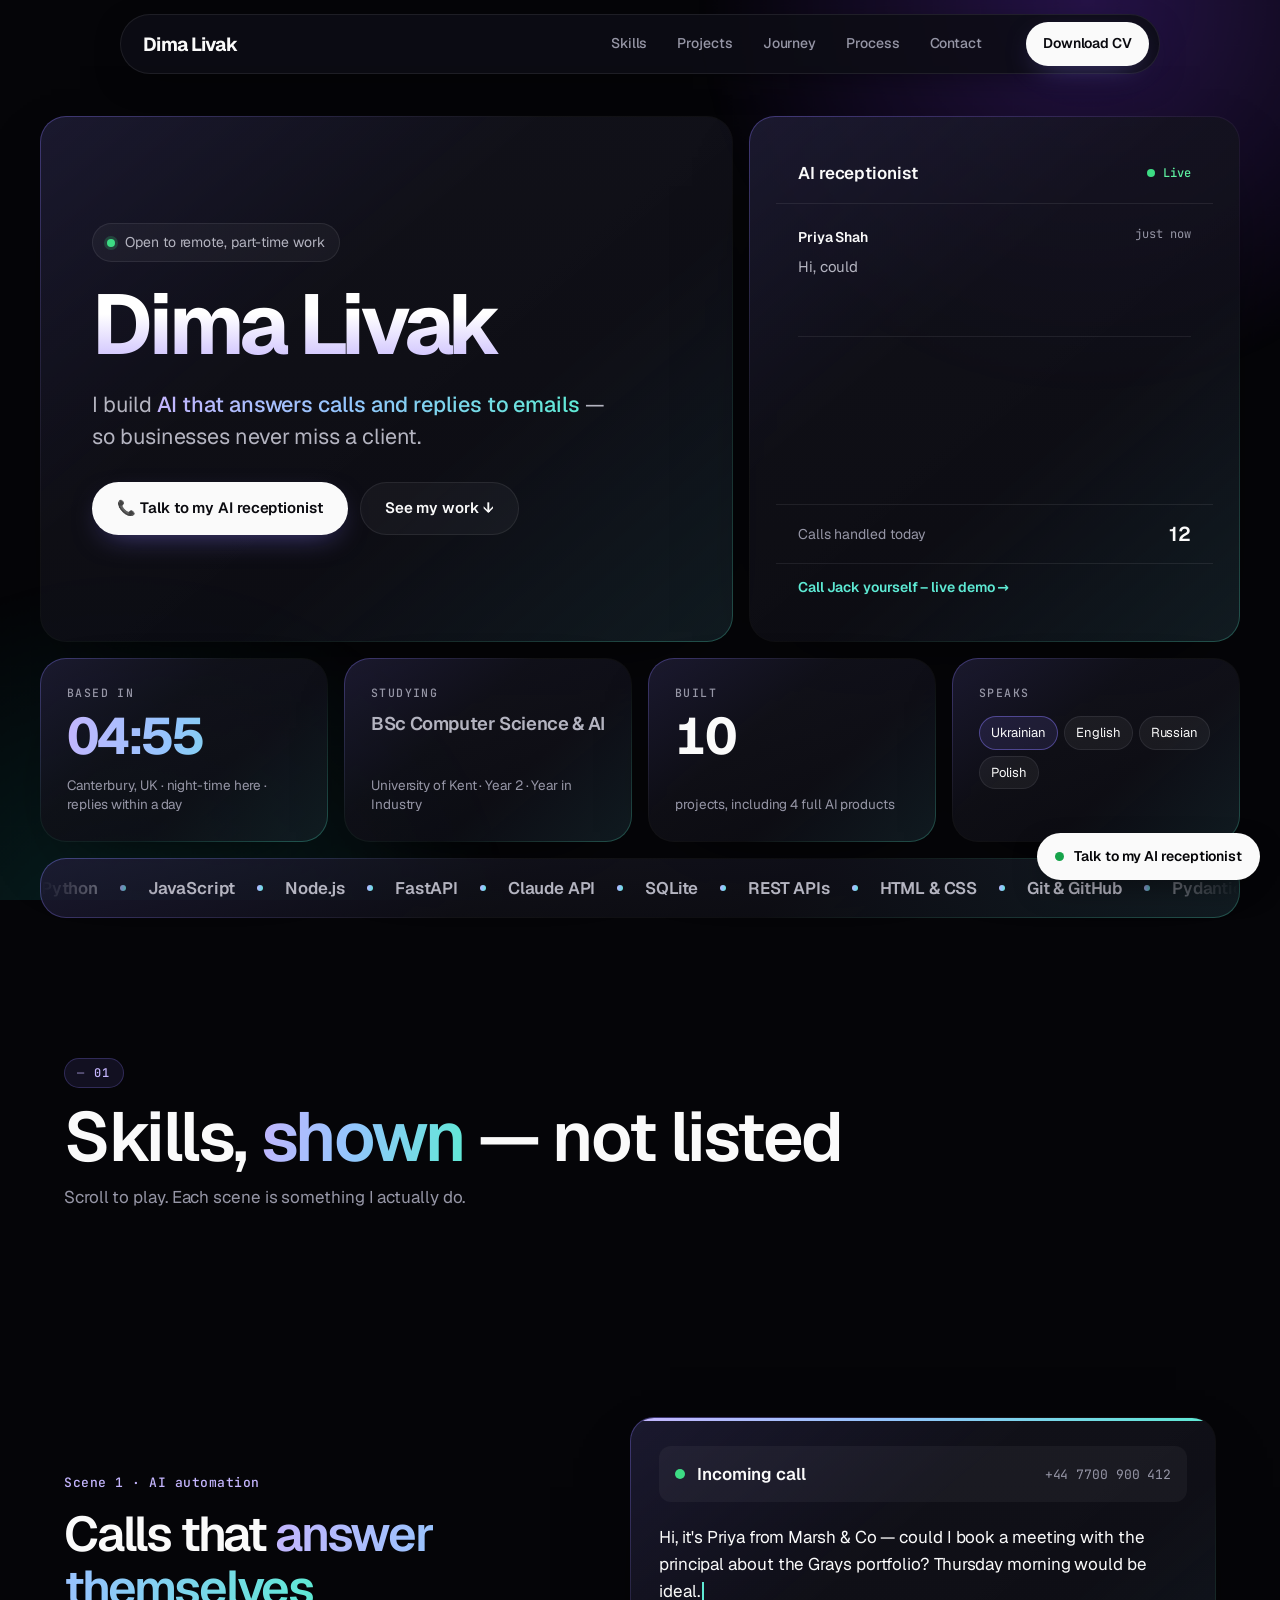
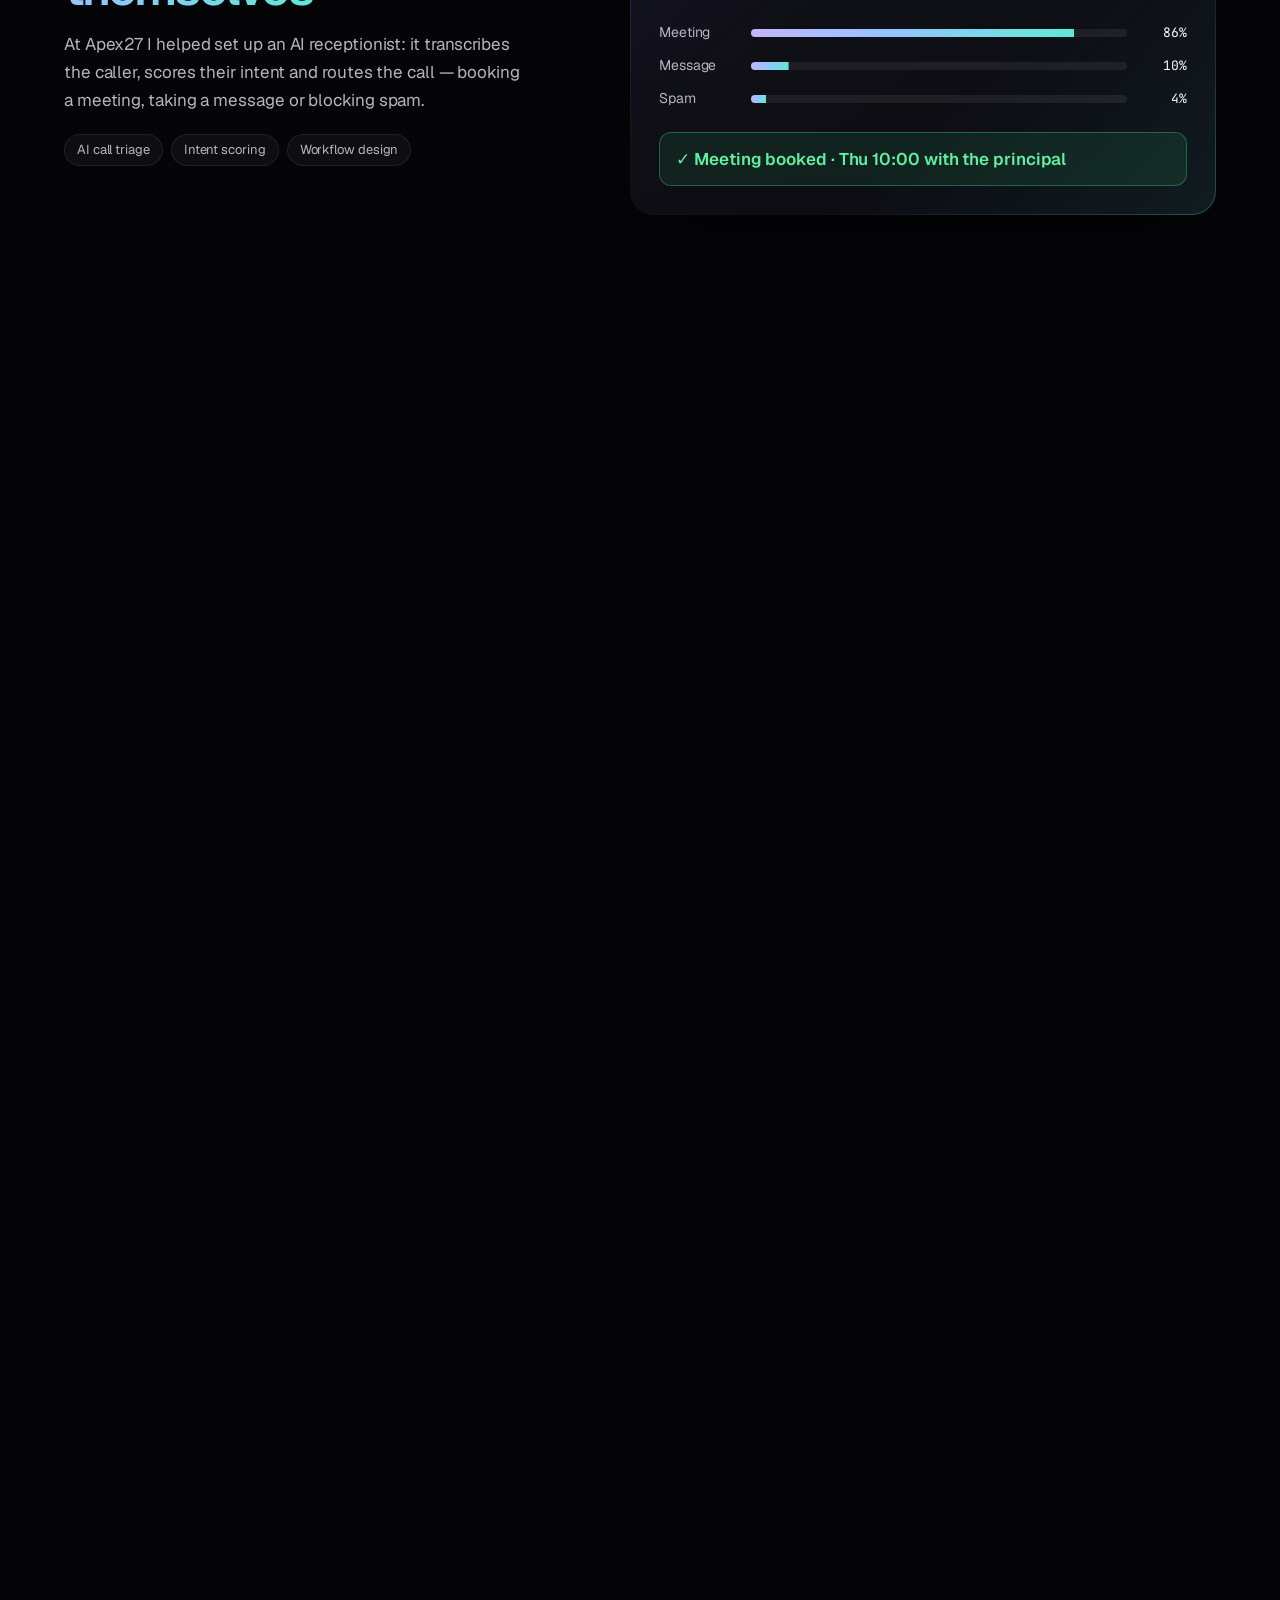
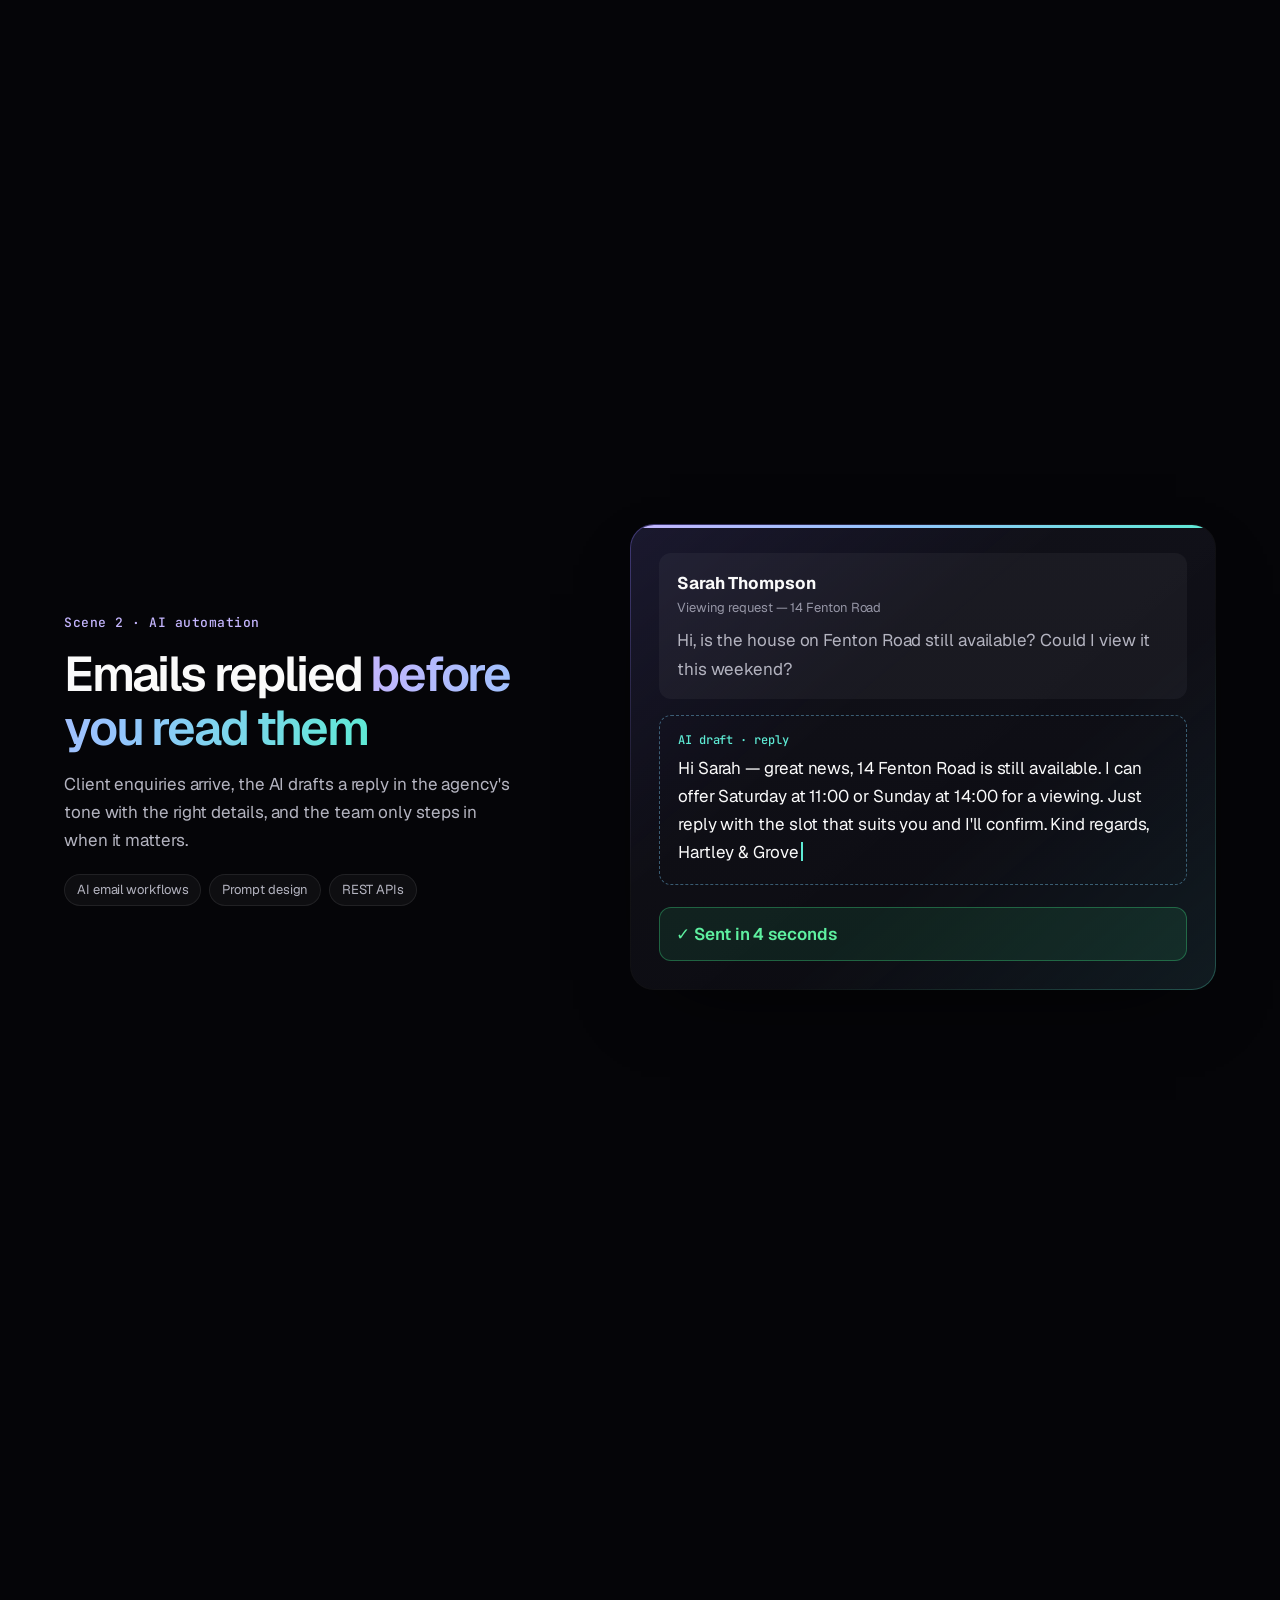
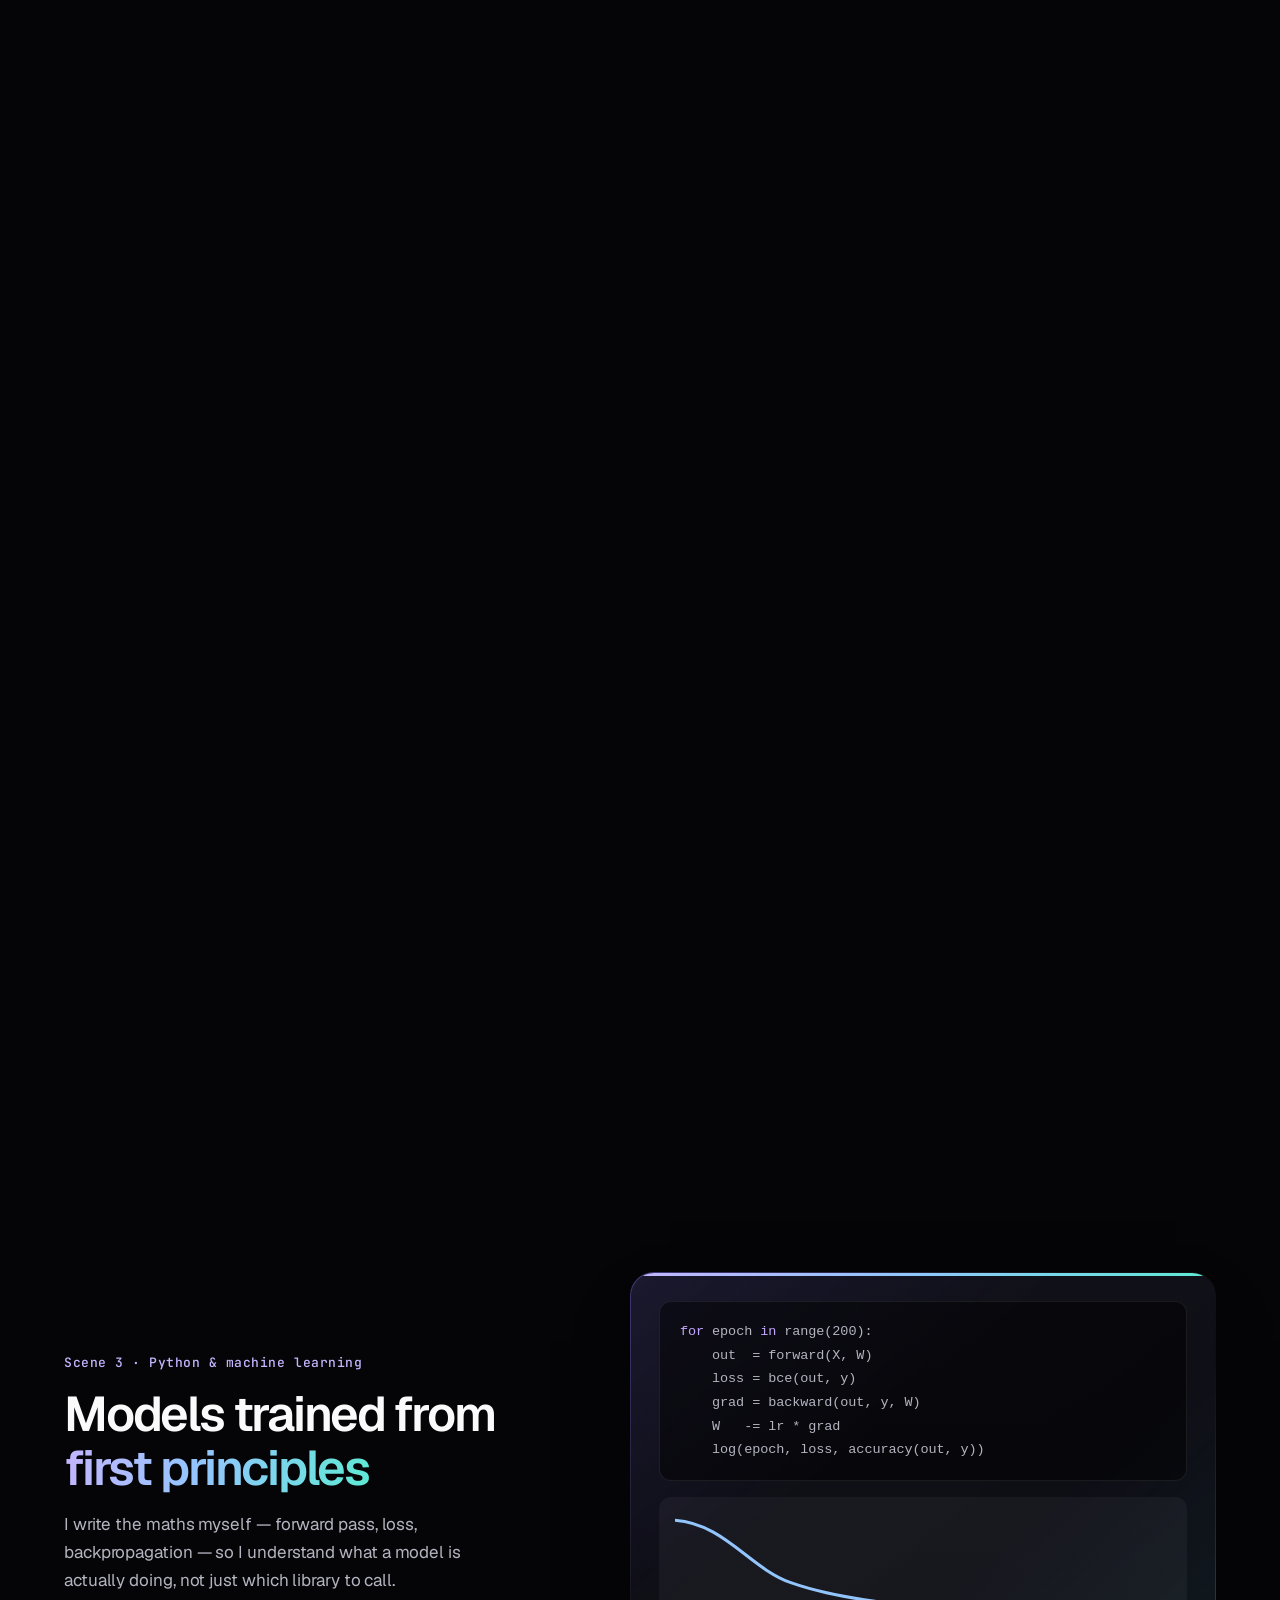
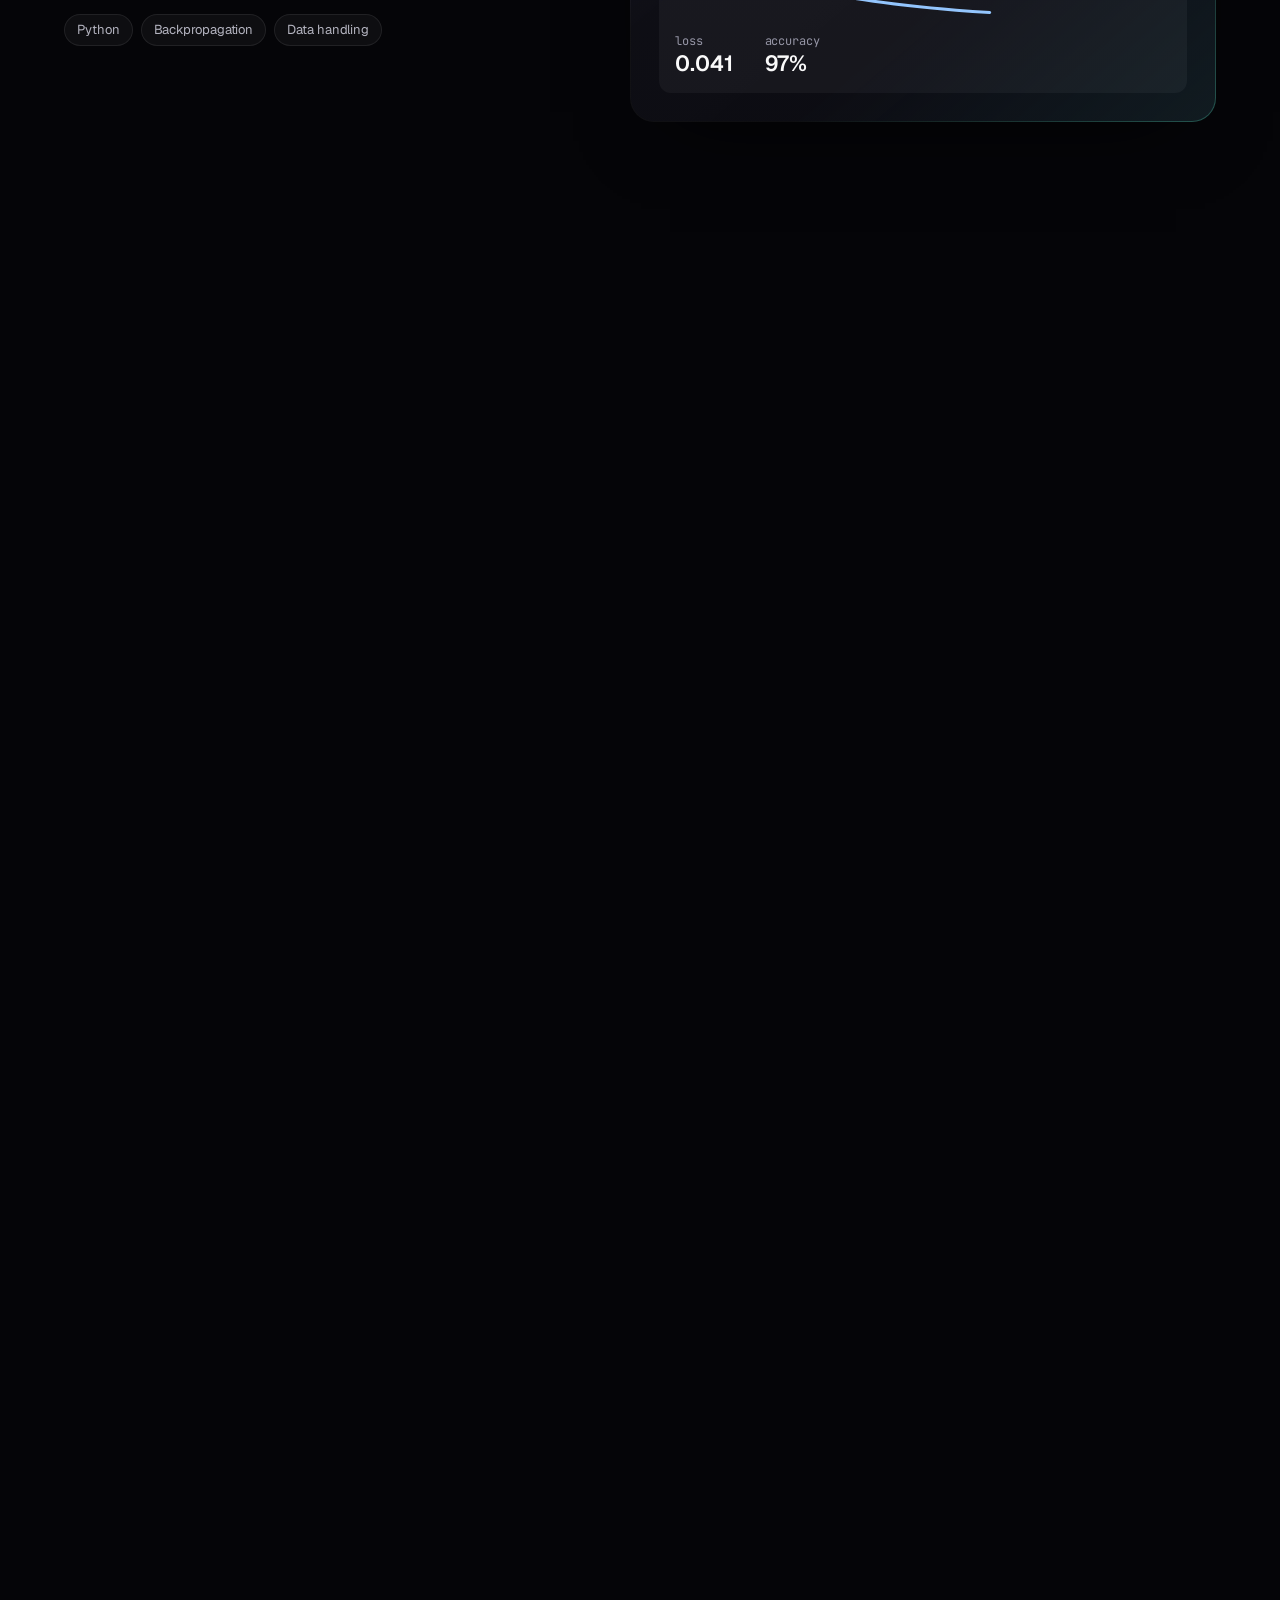
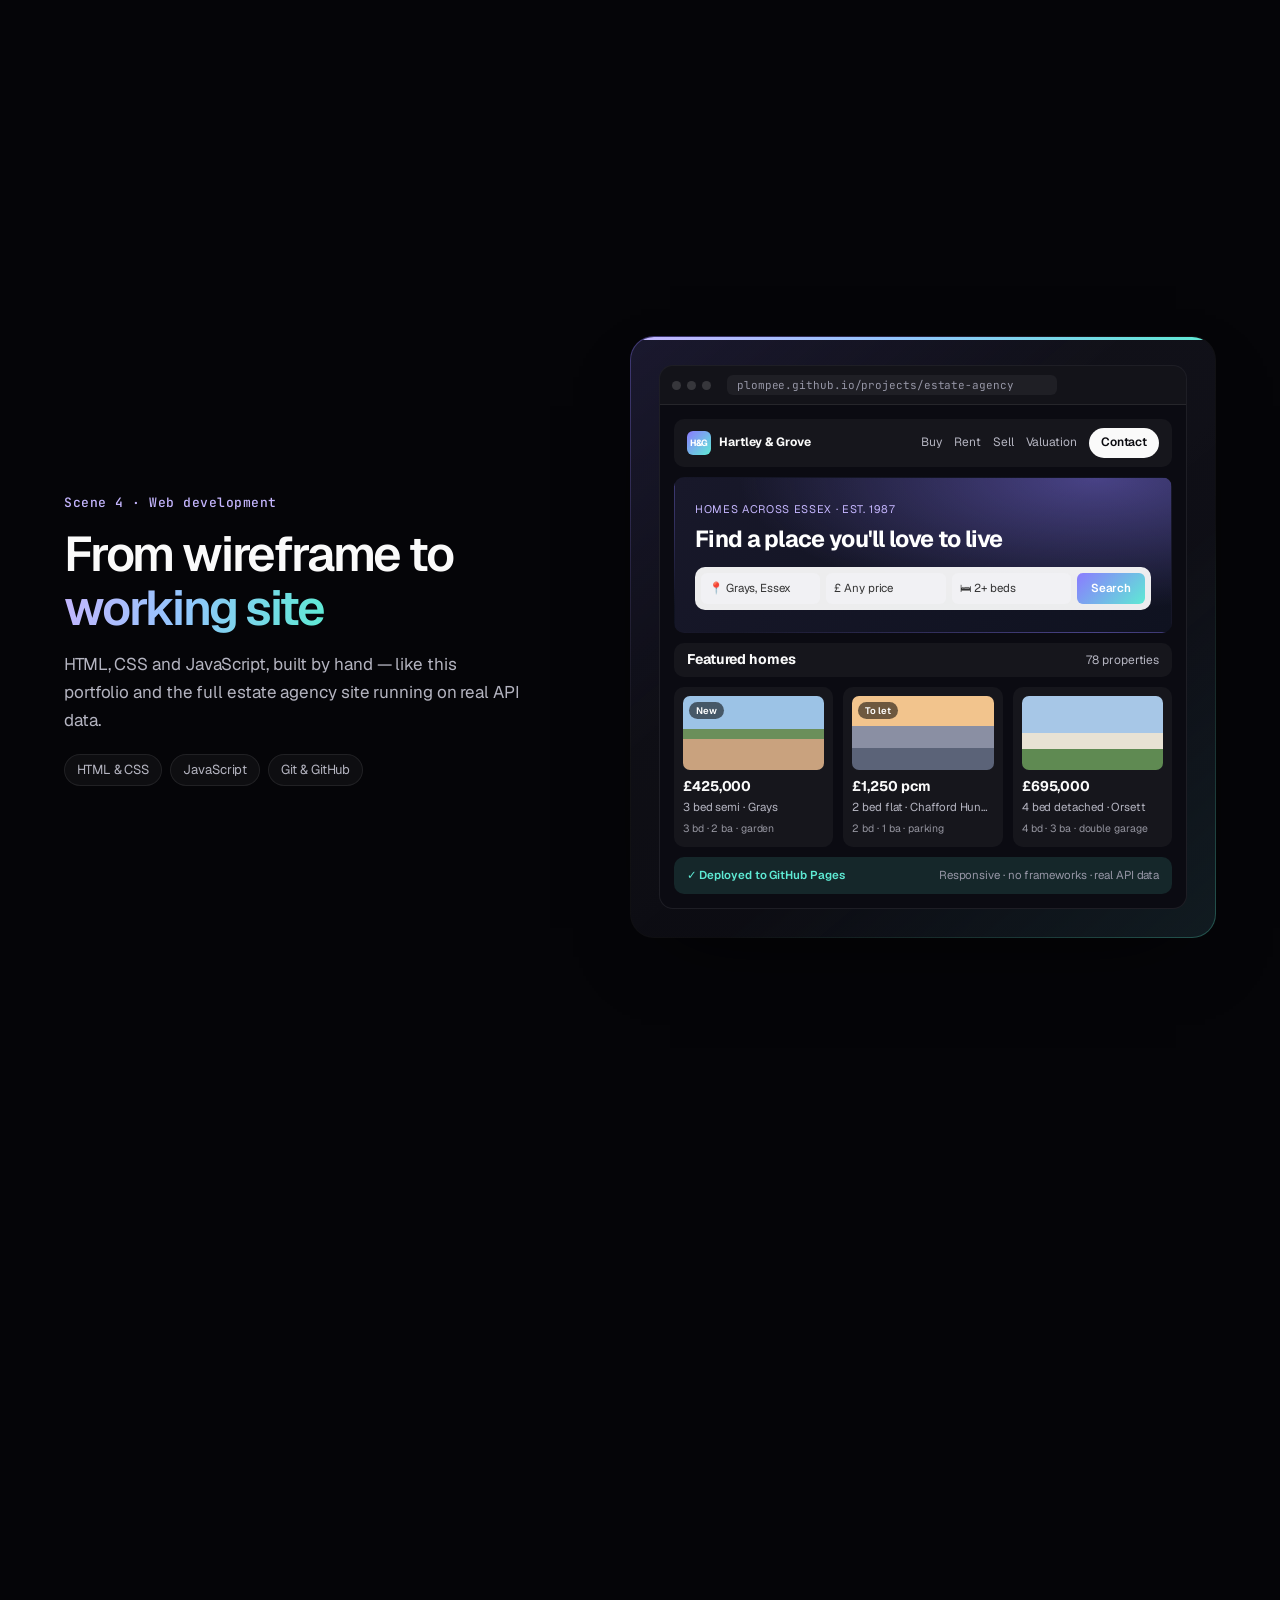
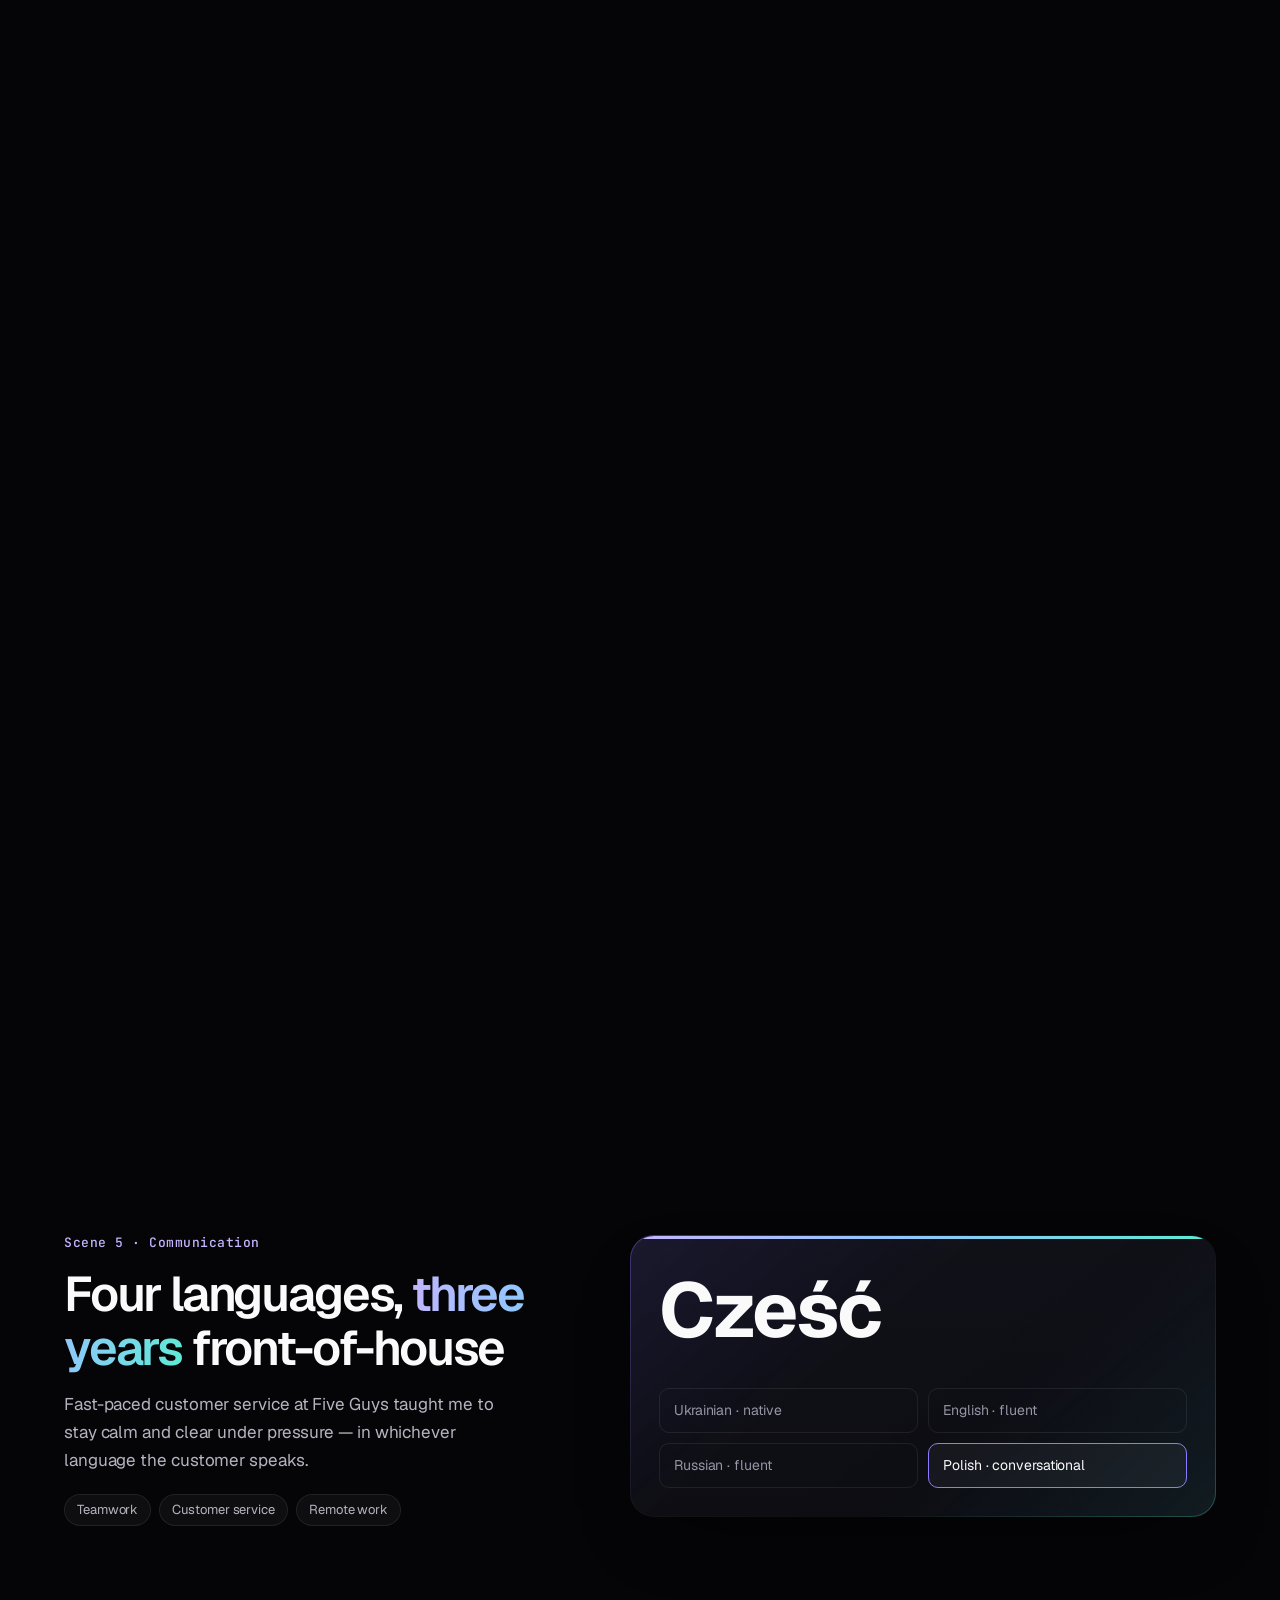
==== commit ca6d6576: "Journey: correct T Level dates (2023–2025) and add English course at Thurrock Co-Authored-By: Claude" ====
--- a/index.html
+++ b/index.html
@@ -321,9 +321,15 @@
       </article>
       <article class="tl-item" data-r>
         <span class="tl-dot" aria-hidden="true"></span>
-        <div class="tl-card"><div class="tl-top"><span class="tl-date">2022 – 2023</span><span class="tl-kind study">Education</span></div>
+        <div class="tl-card"><div class="tl-top"><span class="tl-date">09/2023 – 06/2025</span><span class="tl-kind study">Education</span></div>
           <h3>T Level — Digital Production, Design &amp; Development</h3><p class="tl-org">South Essex College</p>
-          <p>Achieved a Merit.</p></div>
+          <p>Two-year T Level (equivalent to 3 A Levels) in software development, digital design, databases and project management. Achieved a Merit.</p></div>
+      </article>
+      <article class="tl-item" data-r>
+        <span class="tl-dot" aria-hidden="true"></span>
+        <div class="tl-card"><div class="tl-top"><span class="tl-date">09/2022 – 06/2023</span><span class="tl-kind study">Education</span></div>
+          <h3>English Language</h3><p class="tl-org">South Essex College · Thurrock Campus, Grays</p>
+          <p>One-year English course after moving to the UK.</p></div>
       </article>
       <article class="tl-item" data-r>
         <span class="tl-dot" aria-hidden="true"></span>
